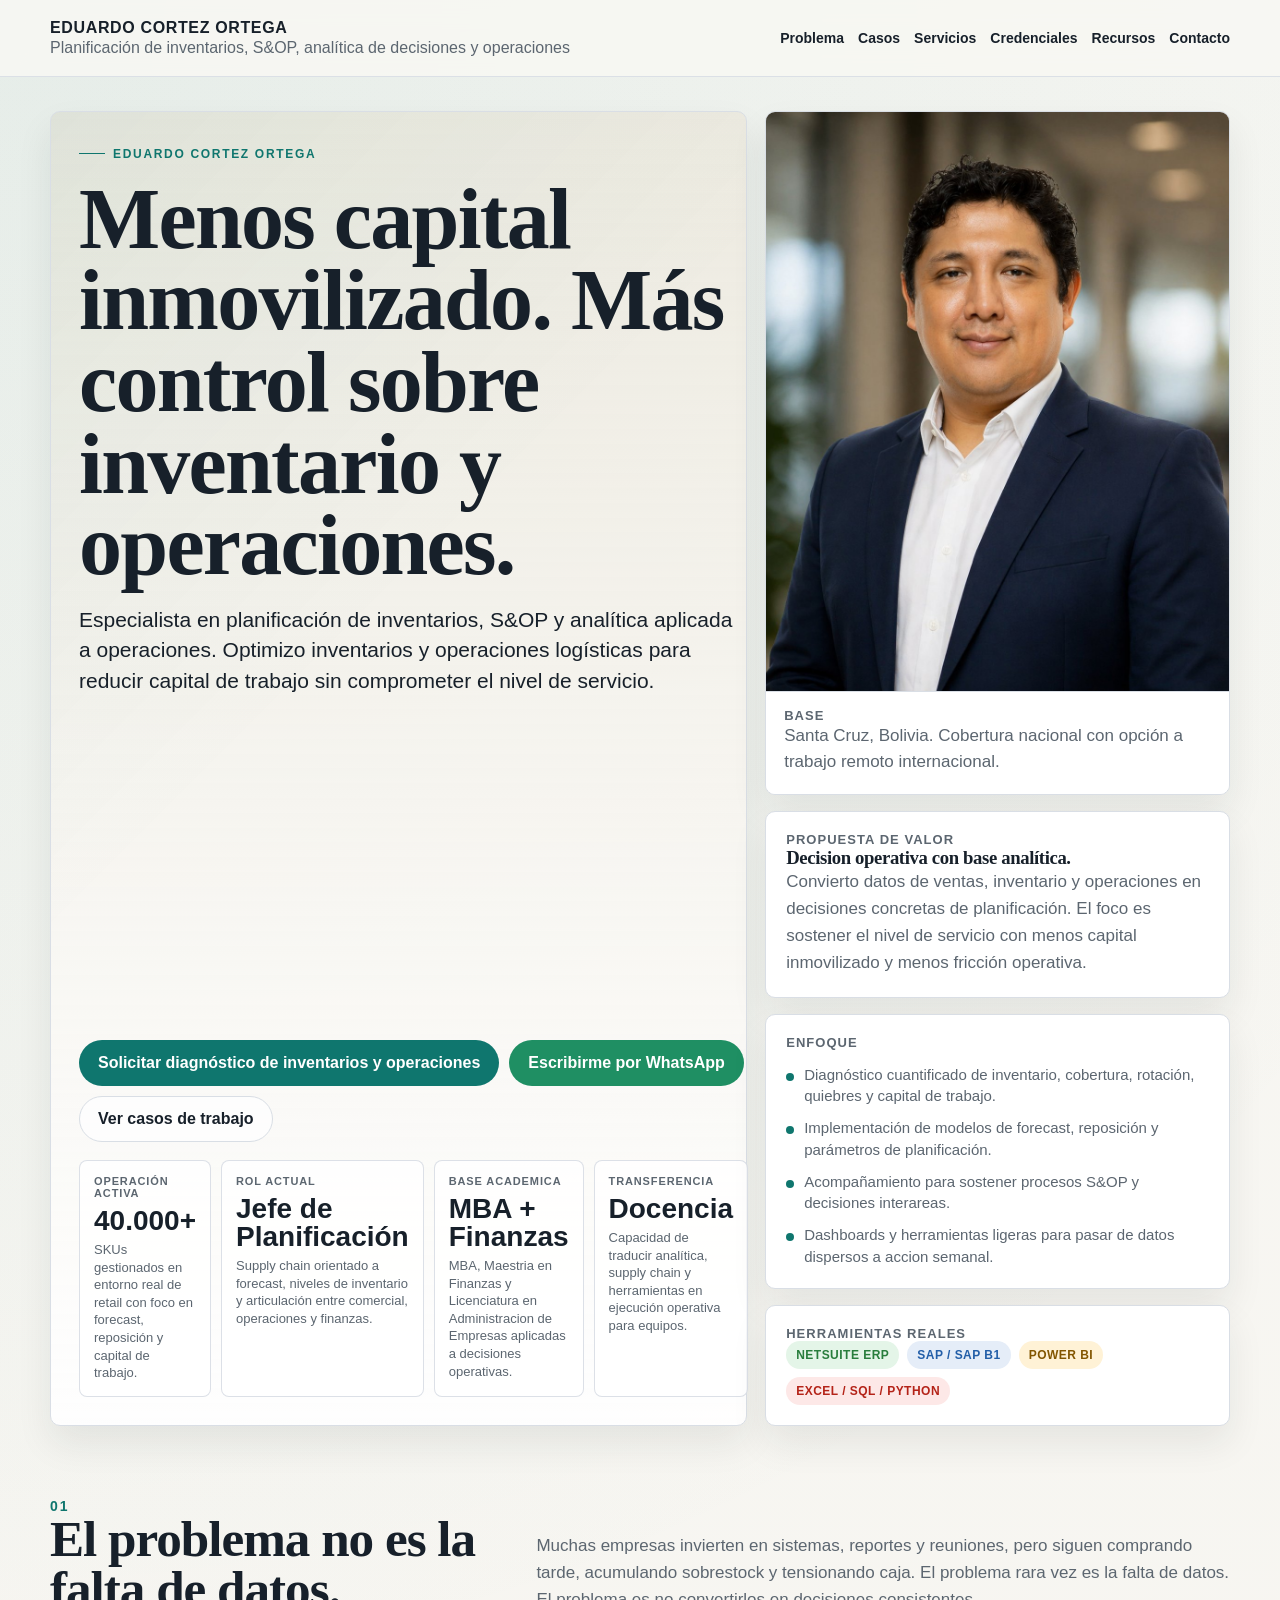
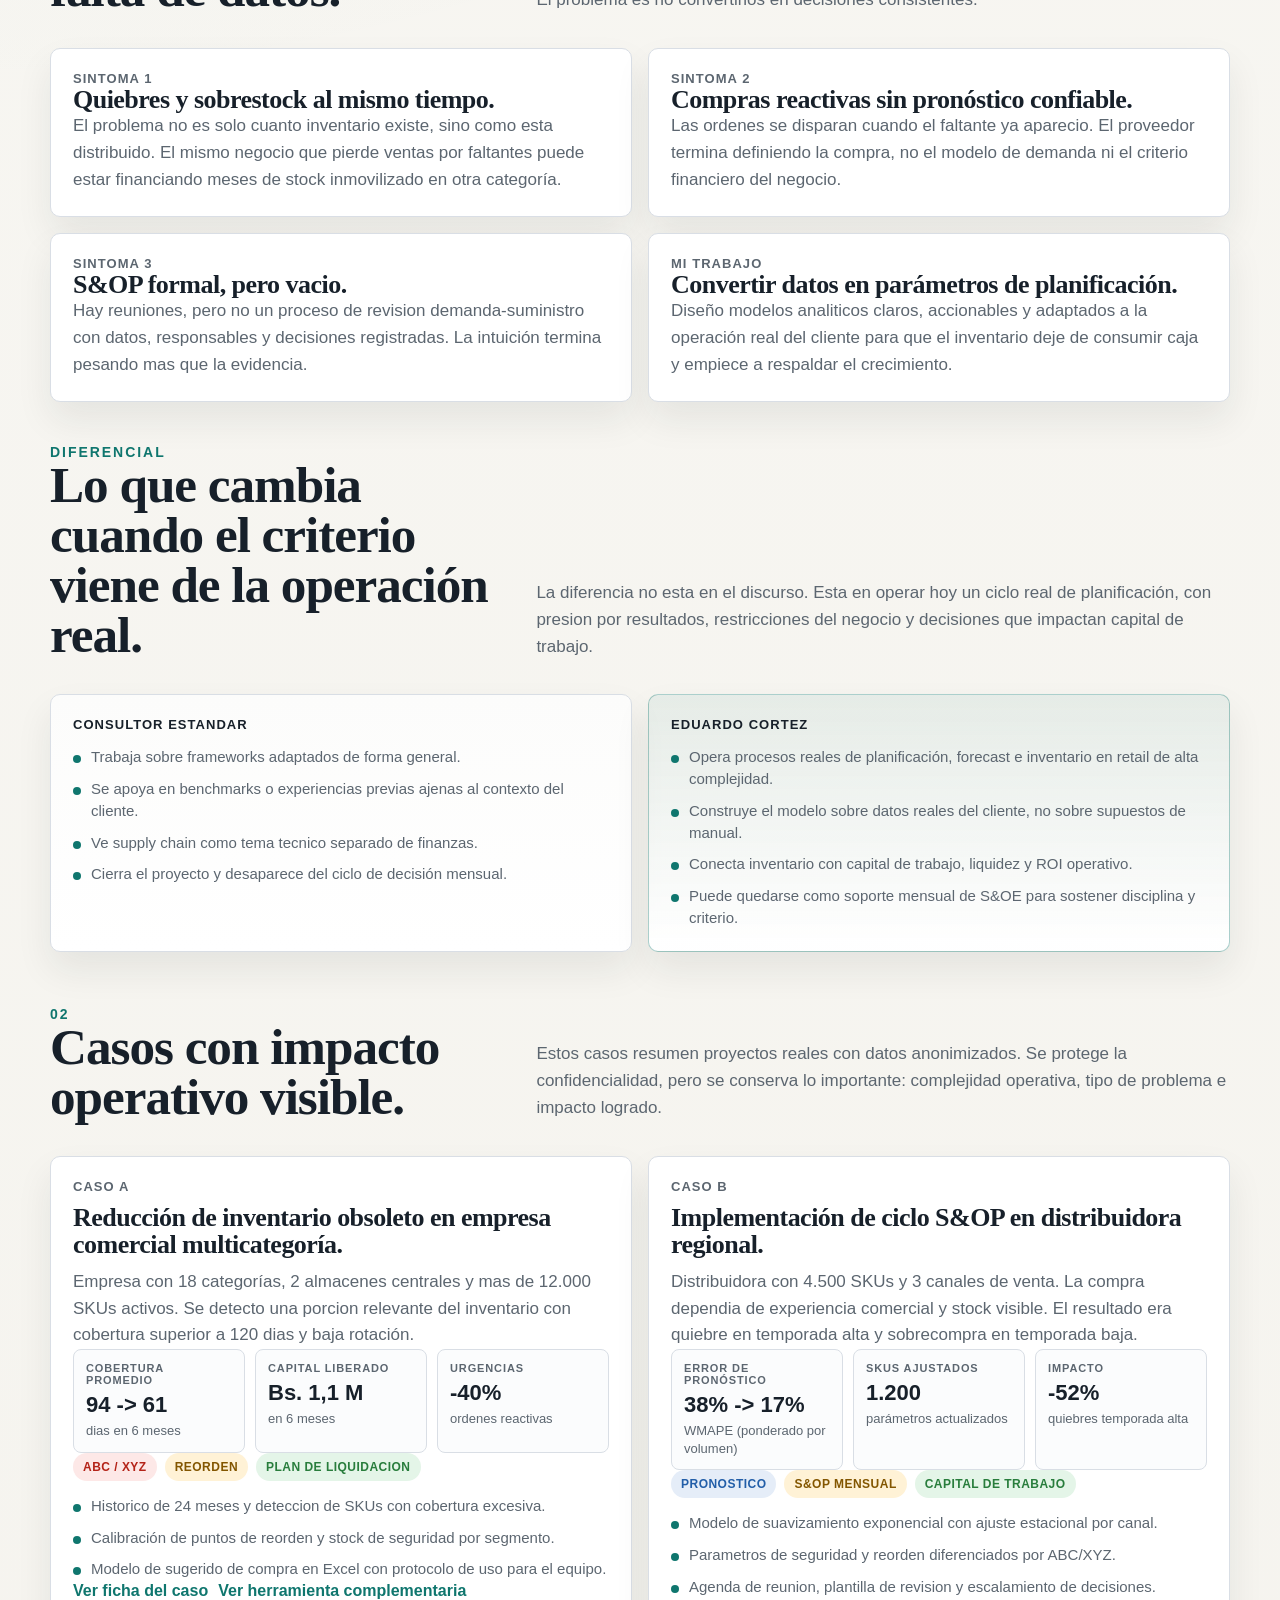
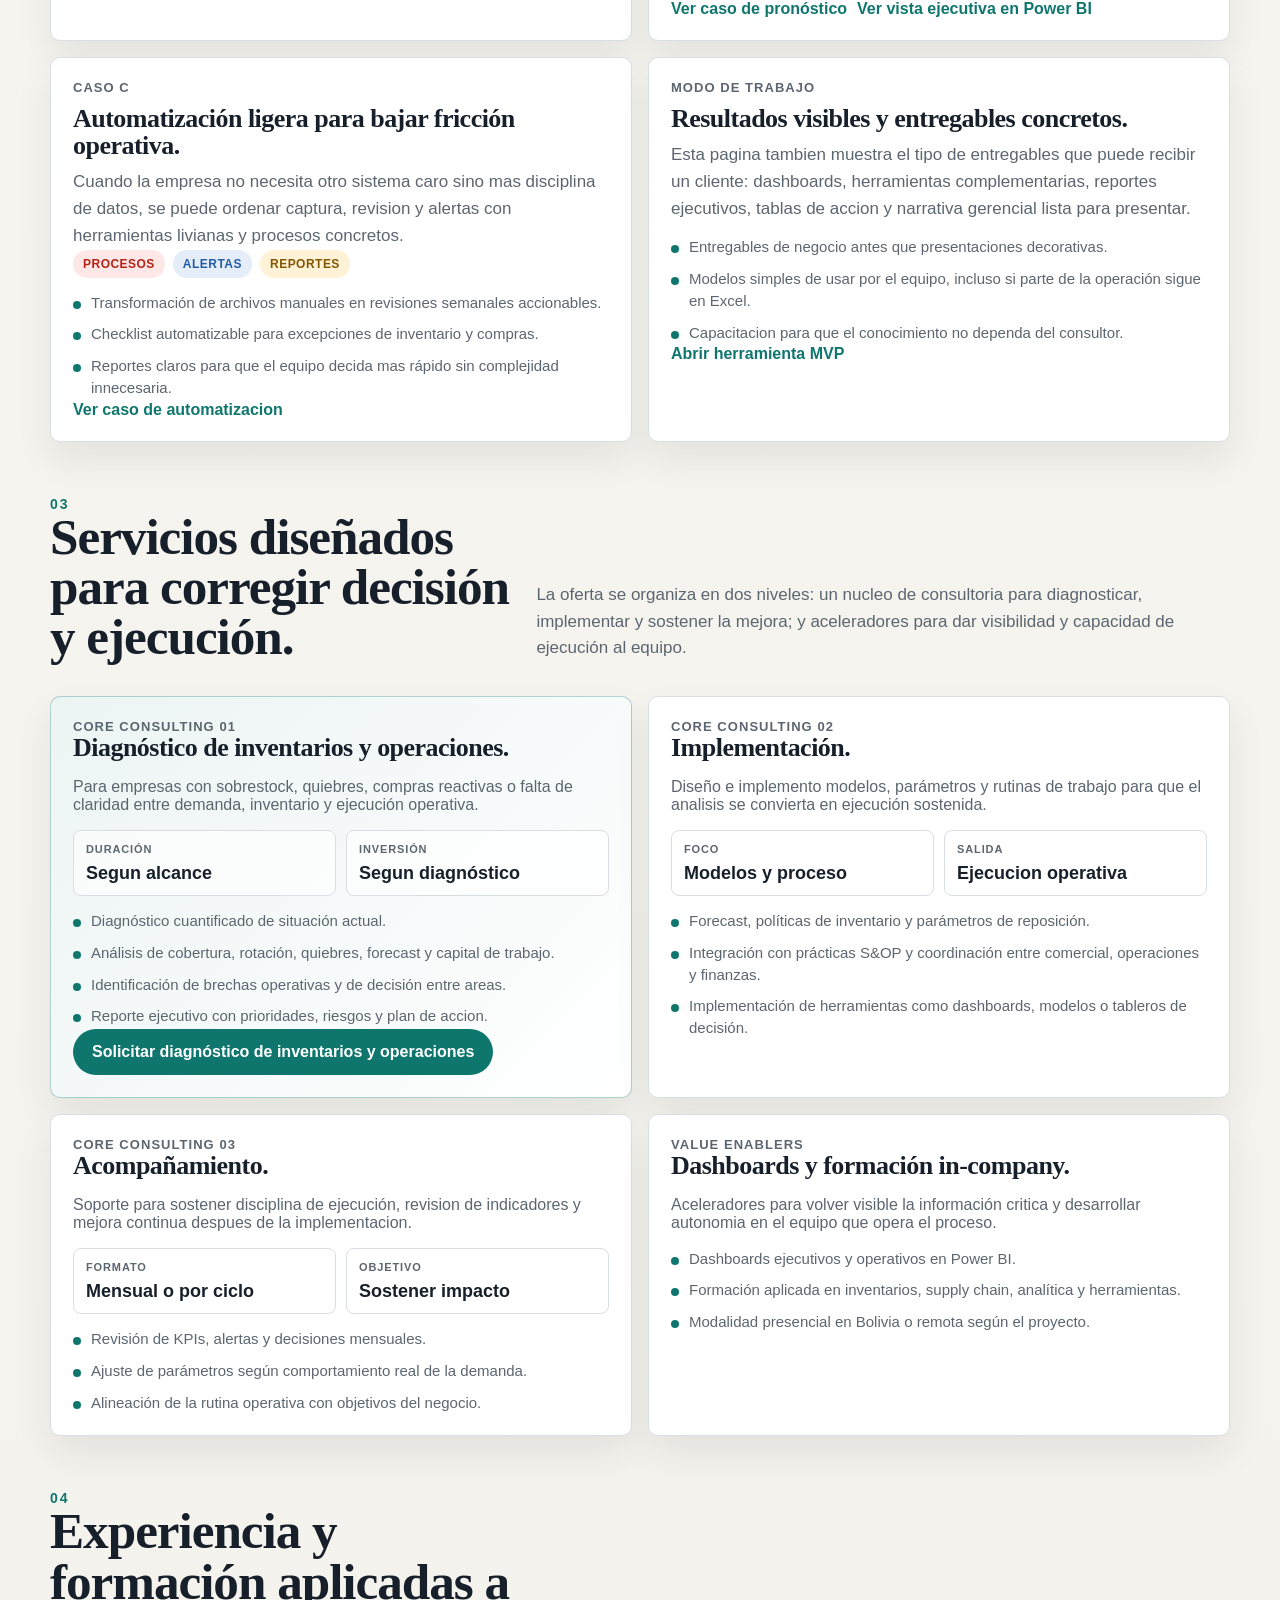
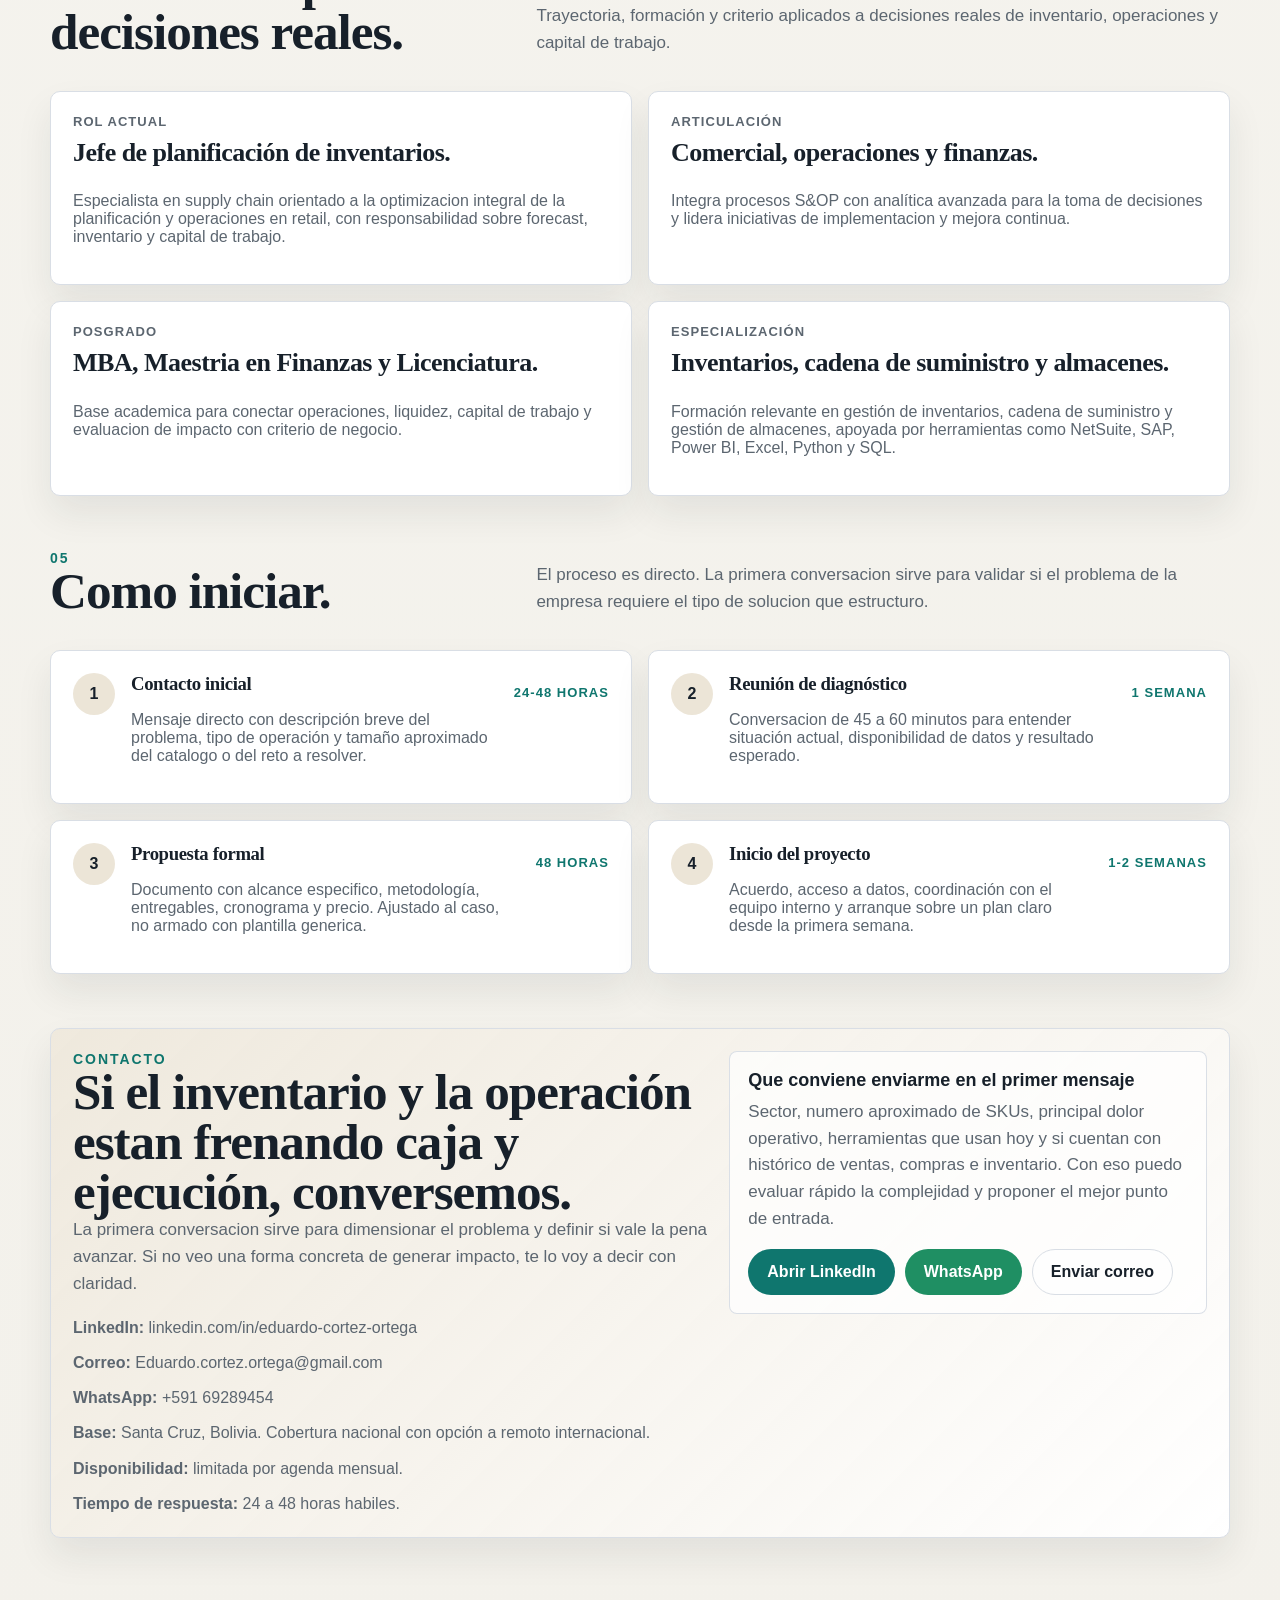
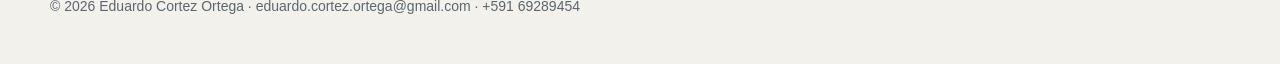
==== index.html @ 00acc390 "feat: agregar favicon y meta tags Open Graph Para mejor vista previa al compartir en LinkedIn/WhatsA" ====
<!doctype html>
<html lang="es">
<head>
  <meta charset="utf-8">
  <meta name="viewport" content="width=device-width, initial-scale=1">
  <title>Eduardo Cortez Ortega | Portafolio profesional</title>
  <meta name="description" content="Portafolio profesional de Eduardo Cortez Ortega: planificación de inventarios, S&OP, analítica de decisiones, operaciones, Power BI y formación corporativa.">
  <link rel="icon" href="favicon.ico" type="image/x-icon">
  <link rel="canonical" href="https://cadenadesuministro.com/">
  <!-- Open Graph -->
  <meta property="og:type" content="website">
  <meta property="og:title" content="Eduardo Cortez Ortega | S&OP e Inventarios">
  <meta property="og:description" content="Especialista en planificación de inventarios y S&OP. Consultoría y formación en Bolivia y LATAM.">
  <meta property="og:url" content="https://cadenadesuministro.com/">
  <meta property="og:image" content="https://cadenadesuministro.com/assets/eduardo-cortez.jpg">
  <!-- Twitter Card -->
  <meta name="twitter:card" content="summary_large_image">
  <meta name="twitter:title" content="Eduardo Cortez Ortega | S&OP e Inventarios">
  <meta name="twitter:description" content="Especialista en planificación de inventarios y S&OP. Consultoría y formación en Bolivia y LATAM.">
  <style>
    :root {
      --ink: #17202a;
      --muted: #5c6670;
      --line: #d9dee5;
      --paper: #f5f4f0;
      --panel: #ffffff;
      --teal: #0f766e;
      --teal-deep: #0c5e58;
      --sand: #ece5d7;
      --gold: #b7791f;
      --red: #b42318;
      --green: #287d3c;
      --blue: #225ea8;
      --shadow: 0 18px 36px rgba(23, 32, 42, .08);
      --radius: 10px;
    }

    * { box-sizing: border-box; }

    html { scroll-behavior: smooth; }

    body {
      margin: 0;
      color: var(--ink);
      background:
        radial-gradient(circle at top left, rgba(15, 118, 110, .08), transparent 26%),
        linear-gradient(180deg, #f8f7f3 0%, #f3f1eb 100%);
      font-family: "Segoe UI", Arial, sans-serif;
    }

    a {
      color: inherit;
      text-decoration: none;
    }

    .wrap {
      width: min(1180px, calc(100% - 32px));
      margin: 0 auto;
    }

    .topbar {
      position: sticky;
      top: 0;
      z-index: 10;
      backdrop-filter: blur(12px);
      background: rgba(248, 247, 243, .88);
      border-bottom: 1px solid rgba(217, 222, 229, .9);
    }

    .topbar-inner {
      min-height: 76px;
      display: flex;
      align-items: center;
      justify-content: space-between;
      gap: 18px;
    }

    .brand {
      display: grid;
      gap: 2px;
    }

    .brand strong {
      font-size: 16px;
      letter-spacing: .04em;
      text-transform: uppercase;
    }

    .brand span,
    .microcopy,
    .section-intro,
    .body-copy,
    .metric-note,
    .list li,
    .contact-line,
    .process-row p,
    .service-card p,
    .case-card p,
    .cred-item p,
    .comparison-card p {
      color: var(--muted);
    }

    .nav {
      display: flex;
      flex-wrap: wrap;
      gap: 14px;
      align-items: center;
    }

    .nav a {
      font-size: 14px;
      font-weight: 700;
    }

    .nav a:hover {
      color: var(--teal);
    }

    .button {
      display: inline-flex;
      align-items: center;
      justify-content: center;
      min-height: 46px;
      border-radius: 999px;
      padding: 0 18px;
      border: 1px solid transparent;
      font-weight: 800;
      transition: transform .18s ease, background-color .18s ease, border-color .18s ease;
    }

    .button:hover { transform: translateY(-1px); }

    .button.primary {
      background: var(--teal);
      color: #fff;
    }

    .button.primary:hover {
      background: var(--teal-deep);
    }

    .button.secondary {
      background: rgba(255, 255, 255, .72);
      border-color: var(--line);
    }

    .button.whatsapp {
      background: #1f8f63;
      color: #fff;
    }

    .button.whatsapp:hover {
      background: #18744f;
    }

    .hero {
      padding: 34px 0 18px;
      display: grid;
      grid-template-columns: minmax(0, 1.2fr) minmax(320px, .8fr);
      gap: 18px;
    }

    .hero-main,
    .hero-side,
    .section-shell,
    .problem-grid,
    .comparison-grid,
    .cases-grid,
    .services-grid,
    .credentials-grid,
    .process-grid,
    .contact-card {
      display: grid;
      gap: 16px;
    }

    .hero-main,
    .hero-side > *,
    .comparison-card,
    .problem-card,
    .case-card,
    .service-card,
    .cred-item,
    .process-row,
    .contact-card {
      background: var(--panel);
      border: 1px solid var(--line);
      border-radius: var(--radius);
      box-shadow: var(--shadow);
    }

    .hero-main {
      padding: 28px;
      min-height: 560px;
      align-content: space-between;
      background:
        linear-gradient(135deg, rgba(15, 118, 110, .05), transparent 42%),
        linear-gradient(180deg, rgba(236, 229, 215, .6), rgba(255, 255, 255, .95));
    }

    .hero-side > * {
      padding: 20px;
    }

    .eyebrow {
      display: inline-flex;
      align-items: center;
      gap: 8px;
      color: var(--teal);
      font-size: 12px;
      font-weight: 900;
      letter-spacing: .14em;
      text-transform: uppercase;
    }

    .eyebrow::before {
      content: "";
      width: 26px;
      height: 1px;
      background: currentColor;
    }

    h1,
    h2,
    h3 {
      margin: 0;
      font-family: Georgia, "Times New Roman", serif;
      font-weight: 700;
      letter-spacing: -.02em;
    }

    h1 {
      margin-top: 18px;
      font-size: clamp(44px, 7vw, 86px);
      line-height: .95;
      max-width: 820px;
    }

    .headline-sub {
      margin-top: 18px;
      max-width: 760px;
      font-size: 21px;
      line-height: 1.45;
      color: var(--ink);
    }

    .hero-footer {
      display: grid;
      gap: 18px;
    }

    .hero-actions {
      display: flex;
      flex-wrap: wrap;
      gap: 10px;
    }

    .hero-meta {
      display: grid;
      grid-template-columns: repeat(4, 1fr);
      gap: 10px;
    }

    .metric {
      padding: 14px;
      border: 1px solid rgba(217, 222, 229, .92);
      border-radius: 8px;
      background: rgba(255, 255, 255, .76);
    }

    .metric-label {
      display: block;
      font-size: 11px;
      font-weight: 900;
      text-transform: uppercase;
      color: var(--muted);
      letter-spacing: .08em;
    }

    .metric strong {
      display: block;
      margin-top: 8px;
      font-size: 28px;
      line-height: 1;
    }

    .metric-note {
      margin-top: 6px;
      font-size: 13px;
      line-height: 1.35;
    }

    .hero-side {
      align-content: start;
    }

    .portrait-card {
      overflow: hidden;
      padding: 0;
    }

    .portrait-card img {
      display: block;
      width: 100%;
      aspect-ratio: 4 / 5;
      object-fit: cover;
    }

    .portrait-caption {
      padding: 16px 18px 18px;
      border-top: 1px solid var(--line);
      background: rgba(255, 255, 255, .92);
    }

    .section-number {
      color: var(--teal);
      font-weight: 900;
      font-size: 14px;
      letter-spacing: .14em;
      text-transform: uppercase;
    }

    .section-head {
      display: grid;
      grid-template-columns: minmax(0, .8fr) minmax(0, 1.2fr);
      gap: 24px;
      align-items: end;
      margin-bottom: 18px;
    }

    .section-shell {
      padding: 54px 0 0;
    }

    .section-title {
      font-size: clamp(30px, 4vw, 54px);
      line-height: .98;
    }

    .section-intro,
    .body-copy {
      margin: 0;
      font-size: 17px;
      line-height: 1.58;
    }

    .problem-grid,
    .comparison-grid,
    .cases-grid,
    .services-grid,
    .credentials-grid,
    .process-grid {
      grid-template-columns: repeat(2, minmax(0, 1fr));
    }

    .problem-card,
    .comparison-card,
    .case-card,
    .service-card,
    .cred-item,
    .process-row,
    .contact-card {
      padding: 22px;
    }

    .problem-card h3,
    .comparison-card h3,
    .case-card h3,
    .service-card h3,
    .cred-item h3,
    .contact-card h3 {
      font-size: 26px;
      line-height: 1.05;
    }

    .microcopy {
      margin: 0;
      font-size: 13px;
      font-weight: 800;
      letter-spacing: .08em;
      text-transform: uppercase;
    }

    .list {
      margin: 14px 0 0;
      padding: 0;
      list-style: none;
      display: grid;
      gap: 10px;
    }

    .list li {
      position: relative;
      padding-left: 18px;
      line-height: 1.45;
      font-size: 15px;
    }

    .list li::before {
      content: "";
      position: absolute;
      left: 0;
      top: 9px;
      width: 8px;
      height: 8px;
      border-radius: 999px;
      background: var(--teal);
    }

    .comparison-card {
      min-height: 100%;
    }

    .comparison-card.standard {
      background: linear-gradient(180deg, #fcfcfb 0%, #ffffff 100%);
    }

    .comparison-card.eduardo {
      background: linear-gradient(180deg, rgba(15, 118, 110, .07) 0%, #ffffff 100%);
      border-color: rgba(15, 118, 110, .35);
    }

    .comparison-grid .microcopy {
      color: var(--ink);
    }

    .case-card {
      align-content: start;
      gap: 14px;
    }

    .case-topline,
    .service-meta,
    .contact-grid {
      display: grid;
      gap: 10px;
    }

    .case-metrics {
      display: grid;
      grid-template-columns: repeat(3, 1fr);
      gap: 10px;
    }

    .mini-metric {
      padding: 12px;
      border: 1px solid var(--line);
      border-radius: 8px;
      background: #fbfcfd;
    }

    .mini-metric span {
      display: block;
      font-size: 11px;
      font-weight: 900;
      text-transform: uppercase;
      color: var(--muted);
      letter-spacing: .08em;
    }

    .mini-metric strong {
      display: block;
      margin-top: 8px;
      font-size: 22px;
      line-height: 1;
    }

    .pill-row {
      display: flex;
      flex-wrap: wrap;
      gap: 8px;
    }

    .pill {
      display: inline-flex;
      align-items: center;
      justify-content: center;
      min-height: 28px;
      border-radius: 999px;
      padding: 0 10px;
      font-size: 12px;
      font-weight: 900;
      letter-spacing: .04em;
      text-transform: uppercase;
    }

    .pill.red { background: #fde8e7; color: var(--red); }
    .pill.gold { background: #fff2d6; color: #835600; }
    .pill.green { background: #e4f5e8; color: var(--green); }
    .pill.blue { background: #e5edf8; color: var(--blue); }

    .case-links,
    .service-actions {
      display: flex;
      flex-wrap: wrap;
      gap: 10px;
      margin-top: 2px;
    }

    .text-link {
      color: var(--teal);
      font-weight: 800;
    }

    .service-card.featured {
      background:
        linear-gradient(135deg, rgba(15, 118, 110, .08), rgba(255, 255, 255, .96)),
        #fff;
      border-color: rgba(15, 118, 110, .32);
    }

    .price {
      font-size: 30px;
      font-weight: 800;
      line-height: 1;
    }

    .service-meta {
      grid-template-columns: repeat(2, 1fr);
    }

    .service-stat {
      padding: 12px;
      border: 1px solid var(--line);
      border-radius: 8px;
      background: rgba(255, 255, 255, .7);
    }

    .service-stat span {
      display: block;
      font-size: 11px;
      font-weight: 900;
      text-transform: uppercase;
      letter-spacing: .08em;
      color: var(--muted);
    }

    .service-stat strong {
      display: block;
      margin-top: 8px;
      font-size: 18px;
      line-height: 1.15;
    }

    .cred-item {
      min-height: 100%;
      display: grid;
      gap: 10px;
      align-content: start;
    }

    .process-row {
      display: grid;
      grid-template-columns: auto 1fr auto;
      gap: 16px;
      align-items: start;
    }

    .step-num {
      width: 42px;
      height: 42px;
      border-radius: 999px;
      display: grid;
      place-items: center;
      font-weight: 900;
      background: var(--sand);
      color: var(--ink);
    }

    .step-time {
      font-size: 13px;
      font-weight: 800;
      text-transform: uppercase;
      color: var(--teal);
      letter-spacing: .08em;
      white-space: nowrap;
      padding-top: 12px;
    }

    .contact-card {
      margin: 54px 0 60px;
      background:
        linear-gradient(135deg, rgba(236, 229, 215, .85), rgba(255, 255, 255, .96)),
        #fff;
    }

    .contact-grid {
      grid-template-columns: 1.15fr .85fr;
      align-items: start;
    }

    .contact-lines {
      display: grid;
      gap: 12px;
      margin-top: 18px;
    }

    .contact-line {
      font-size: 16px;
      line-height: 1.45;
    }

    .callout {
      padding: 18px;
      border-radius: 8px;
      background: rgba(255, 255, 255, .7);
      border: 1px solid rgba(217, 222, 229, .95);
    }

    .callout strong {
      display: block;
      font-size: 18px;
      margin-bottom: 8px;
    }

    footer {
      padding: 0 0 36px;
      color: var(--muted);
      font-size: 14px;
    }

    @media (max-width: 980px) {
      .hero,
      .section-head,
      .contact-grid {
        grid-template-columns: 1fr;
      }

      .hero-main {
        min-height: auto;
      }

      .hero-meta,
      .case-metrics,
      .service-meta,
      .problem-grid,
      .comparison-grid,
      .cases-grid,
      .services-grid,
      .credentials-grid,
      .process-grid {
        grid-template-columns: 1fr;
      }

      .process-row {
        grid-template-columns: auto 1fr;
      }

      .step-time {
        grid-column: 2;
        padding-top: 0;
      }
    }

    @media (max-width: 640px) {
      .wrap {
        width: min(100% - 20px, 1180px);
      }

      .topbar-inner {
        padding: 14px 0;
        align-items: flex-start;
        flex-direction: column;
      }

      .nav {
        gap: 10px 12px;
      }

      .hero,
      .section-shell {
        padding-top: 22px;
      }

      .hero-main,
      .hero-side > *,
      .problem-card,
      .comparison-card,
      .case-card,
      .service-card,
      .cred-item,
      .process-row,
      .contact-card {
        padding: 18px;
      }

      h1 {
        font-size: clamp(36px, 12vw, 58px);
      }

      .headline-sub,
      .section-intro,
      .body-copy {
        font-size: 16px;
      }
    }
  </style>
</head>
<body>
  <header class="topbar">
    <div class="wrap topbar-inner">
      <a class="brand" href="#inicio" aria-label="Ir al inicio">
        <strong>Eduardo Cortez Ortega</strong>
        <span>Planificación de inventarios, S&amp;OP, analítica de decisiones y operaciones</span>
      </a>
      <nav class="nav" aria-label="Navegación principal">
        <a href="#problema">Problema</a>
        <a href="#casos">Casos</a>
        <a href="#servicios">Servicios</a>
        <a href="#credenciales">Credenciales</a>
        <a href="Recursos/">Recursos</a>
        <a href="#contacto">Contacto</a>
      </nav>
    </div>
  </header>

  <main class="wrap" id="inicio">
    <section class="hero" aria-label="Presentación principal">
      <article class="hero-main">
        <div>
          <span class="eyebrow">Eduardo Cortez Ortega</span>
          <h1>Menos capital inmovilizado. Más control sobre inventario y operaciones.</h1>
          <p class="headline-sub">Especialista en planificación de inventarios, S&amp;OP y analítica aplicada a operaciones. Optimizo inventarios y operaciones logísticas para reducir capital de trabajo sin comprometer el nivel de servicio.</p>
        </div>

        <div class="hero-footer">
          <div class="hero-actions">
            <a class="button primary" href="#contacto">Solicitar diagnóstico de inventarios y operaciones</a>
            <a class="button whatsapp" href="https://wa.me/59169289454" target="_blank" rel="noreferrer">Escribirme por WhatsApp</a>
            <a class="button secondary" href="#casos">Ver casos de trabajo</a>
          </div>

          <div class="hero-meta" aria-label="Metricas principales">
            <div class="metric">
              <span class="metric-label">Operación activa</span>
              <strong>40.000+</strong>
              <div class="metric-note">SKUs gestionados en entorno real de retail con foco en forecast, reposición y capital de trabajo.</div>
            </div>
            <div class="metric">
              <span class="metric-label">Rol actual</span>
              <strong>Jefe de Planificación</strong>
              <div class="metric-note">Supply chain orientado a forecast, niveles de inventario y articulación entre comercial, operaciones y finanzas.</div>
            </div>
            <div class="metric">
              <span class="metric-label">Base academica</span>
              <strong>MBA + Finanzas</strong>
              <div class="metric-note">MBA, Maestria en Finanzas y Licenciatura en Administracion de Empresas aplicadas a decisiones operativas.</div>
            </div>
            <div class="metric">
              <span class="metric-label">Transferencia</span>
              <strong>Docencia</strong>
              <div class="metric-note">Capacidad de traducir analítica, supply chain y herramientas en ejecución operativa para equipos.</div>
            </div>
          </div>
        </div>
      </article>

      <aside class="hero-side" aria-label="Resumen profesional">
        <section class="portrait-card">
          <img src="assets/eduardo-cortez.jpg" alt="Eduardo Cortez Ortega">
          <div class="portrait-caption">
            <p class="microcopy">Base</p>
            <p class="body-copy">Santa Cruz, Bolivia. Cobertura nacional con opción a trabajo remoto internacional.</p>
          </div>
        </section>

        <section>
          <p class="microcopy">Propuesta de valor</p>
          <h3>Decision operativa con base analítica.</h3>
          <p class="body-copy">Convierto datos de ventas, inventario y operaciones en decisiones concretas de planificación. El foco es sostener el nivel de servicio con menos capital inmovilizado y menos fricción operativa.</p>
        </section>

        <section>
          <p class="microcopy">Enfoque</p>
          <ul class="list">
            <li>Diagnóstico cuantificado de inventario, cobertura, rotación, quiebres y capital de trabajo.</li>
            <li>Implementación de modelos de forecast, reposición y parámetros de planificación.</li>
            <li>Acompañamiento para sostener procesos S&amp;OP y decisiones interareas.</li>
            <li>Dashboards y herramientas ligeras para pasar de datos dispersos a accion semanal.</li>
          </ul>
        </section>

        <section>
          <p class="microcopy">Herramientas reales</p>
          <div class="pill-row">
            <span class="pill green">NetSuite ERP</span>
            <span class="pill blue">SAP / SAP B1</span>
            <span class="pill gold">Power BI</span>
            <span class="pill red">Excel / SQL / Python</span>
          </div>
        </section>
      </aside>
    </section>

    <section class="section-shell" id="problema">
      <div class="section-head">
        <div>
          <div class="section-number">01</div>
          <h2 class="section-title">El problema no es la falta de datos.</h2>
        </div>
        <p class="section-intro">Muchas empresas invierten en sistemas, reportes y reuniones, pero siguen comprando tarde, acumulando sobrestock y tensionando caja. El problema rara vez es la falta de datos. El problema es no convertirlos en decisiones consistentes.</p>
      </div>

      <div class="problem-grid">
        <article class="problem-card">
          <p class="microcopy">Sintoma 1</p>
          <h3>Quiebres y sobrestock al mismo tiempo.</h3>
          <p class="body-copy">El problema no es solo cuanto inventario existe, sino como esta distribuido. El mismo negocio que pierde ventas por faltantes puede estar financiando meses de stock inmovilizado en otra categoría.</p>
        </article>

        <article class="problem-card">
          <p class="microcopy">Sintoma 2</p>
          <h3>Compras reactivas sin pronóstico confiable.</h3>
          <p class="body-copy">Las ordenes se disparan cuando el faltante ya aparecio. El proveedor termina definiendo la compra, no el modelo de demanda ni el criterio financiero del negocio.</p>
        </article>

        <article class="problem-card">
          <p class="microcopy">Sintoma 3</p>
          <h3>S&amp;OP formal, pero vacio.</h3>
          <p class="body-copy">Hay reuniones, pero no un proceso de revision demanda-suministro con datos, responsables y decisiones registradas. La intuición termina pesando mas que la evidencia.</p>
        </article>

        <article class="problem-card">
          <p class="microcopy">Mi trabajo</p>
          <h3>Convertir datos en parámetros de planificación.</h3>
          <p class="body-copy">Diseño modelos analiticos claros, accionables y adaptados a la operación real del cliente para que el inventario deje de consumir caja y empiece a respaldar el crecimiento.</p>
        </article>
      </div>

      <div class="section-head" style="margin-top: 26px;">
        <div>
          <div class="section-number">Diferencial</div>
          <h2 class="section-title">Lo que cambia cuando el criterio viene de la operación real.</h2>
        </div>
          <p class="section-intro">La diferencia no esta en el discurso. Esta en operar hoy un ciclo real de planificación, con presion por resultados, restricciones del negocio y decisiones que impactan capital de trabajo.</p>
      </div>

      <div class="comparison-grid">
        <article class="comparison-card standard">
          <p class="microcopy">Consultor estandar</p>
          <ul class="list">
            <li>Trabaja sobre frameworks adaptados de forma general.</li>
            <li>Se apoya en benchmarks o experiencias previas ajenas al contexto del cliente.</li>
            <li>Ve supply chain como tema tecnico separado de finanzas.</li>
            <li>Cierra el proyecto y desaparece del ciclo de decisión mensual.</li>
          </ul>
        </article>

        <article class="comparison-card eduardo">
          <p class="microcopy">Eduardo Cortez</p>
          <ul class="list">
            <li>Opera procesos reales de planificación, forecast e inventario en retail de alta complejidad.</li>
            <li>Construye el modelo sobre datos reales del cliente, no sobre supuestos de manual.</li>
            <li>Conecta inventario con capital de trabajo, liquidez y ROI operativo.</li>
            <li>Puede quedarse como soporte mensual de S&amp;OE para sostener disciplina y criterio.</li>
          </ul>
        </article>
      </div>
    </section>

    <section class="section-shell" id="casos">
      <div class="section-head">
        <div>
          <div class="section-number">02</div>
          <h2 class="section-title">Casos con impacto operativo visible.</h2>
        </div>
        <p class="section-intro">Estos casos resumen proyectos reales con datos anonimizados. Se protege la confidencialidad, pero se conserva lo importante: complejidad operativa, tipo de problema e impacto logrado.</p>
      </div>

      <div class="cases-grid">
        <article class="case-card">
          <div class="case-topline">
            <p class="microcopy">Caso A</p>
            <h3>Reducción de inventario obsoleto en empresa comercial multicategoría.</h3>
            <p class="body-copy">Empresa con 18 categorías, 2 almacenes centrales y mas de 12.000 SKUs activos. Se detecto una porcion relevante del inventario con cobertura superior a 120 dias y baja rotación.</p>
          </div>

          <div class="case-metrics">
            <div class="mini-metric">
              <span>Cobertura promedio</span>
              <strong>94 -> 61</strong>
              <div class="metric-note">dias en 6 meses</div>
            </div>
            <div class="mini-metric">
              <span>Capital liberado</span>
              <strong>Bs. 1,1 M</strong>
              <div class="metric-note">en 6 meses</div>
            </div>
            <div class="mini-metric">
              <span>Urgencias</span>
              <strong>-40%</strong>
              <div class="metric-note">ordenes reactivas</div>
            </div>
          </div>

          <div class="pill-row">
            <span class="pill red">ABC / XYZ</span>
            <span class="pill gold">Reorden</span>
            <span class="pill green">Plan de liquidacion</span>
          </div>

          <ul class="list">
            <li>Historico de 24 meses y deteccion de SKUs con cobertura excesiva.</li>
            <li>Calibración de puntos de reorden y stock de seguridad por segmento.</li>
            <li>Modelo de sugerido de compra en Excel con protocolo de uso para el equipo.</li>
          </ul>

          <div class="case-links">
            <a class="text-link" href="caso_inventario.html">Ver ficha del caso</a>
            <a class="text-link" href="demo_inventario.html">Ver herramienta complementaria</a>
          </div>
        </article>

        <article class="case-card">
          <div class="case-topline">
            <p class="microcopy">Caso B</p>
            <h3>Implementación de ciclo S&amp;OP en distribuidora regional.</h3>
            <p class="body-copy">Distribuidora con 4.500 SKUs y 3 canales de venta. La compra dependia de experiencia comercial y stock visible. El resultado era quiebre en temporada alta y sobrecompra en temporada baja.</p>
          </div>

          <div class="case-metrics">
            <div class="mini-metric">
              <span>Error de pronóstico</span>
              <strong>38% -> 17%</strong>
              <div class="metric-note">WMAPE (ponderado por volumen)</div>
            </div>
            <div class="mini-metric">
              <span>SKUs ajustados</span>
              <strong>1.200</strong>
              <div class="metric-note">parámetros actualizados</div>
            </div>
            <div class="mini-metric">
              <span>Impacto</span>
              <strong>-52%</strong>
              <div class="metric-note">quiebres temporada alta</div>
            </div>
          </div>

          <div class="pill-row">
            <span class="pill blue">Pronostico</span>
            <span class="pill gold">S&amp;OP mensual</span>
            <span class="pill green">Capital de trabajo</span>
          </div>

          <ul class="list">
            <li>Modelo de suavizamiento exponencial con ajuste estacional por canal.</li>
            <li>Parametros de seguridad y reorden diferenciados por ABC/XYZ.</li>
            <li>Agenda de reunion, plantilla de revision y escalamiento de decisiones.</li>
          </ul>

          <div class="case-links">
            <a class="text-link" href="caso_pronóstico_reposición.html">Ver caso de pronóstico</a>
            <a class="text-link" href="caso_powerbi.html">Ver vista ejecutiva en Power BI</a>
          </div>
        </article>

        <article class="case-card">
          <div class="case-topline">
            <p class="microcopy">Caso C</p>
            <h3>Automatización ligera para bajar fricción operativa.</h3>
            <p class="body-copy">Cuando la empresa no necesita otro sistema caro sino mas disciplina de datos, se puede ordenar captura, revision y alertas con herramientas livianas y procesos concretos.</p>
          </div>


          <div class="pill-row">
            <span class="pill red">Procesos</span>
            <span class="pill blue">Alertas</span>
            <span class="pill gold">Reportes</span>
          </div>

          <ul class="list">
            <li>Transformación de archivos manuales en revisiones semanales accionables.</li>
            <li>Checklist automatizable para excepciones de inventario y compras.</li>
            <li>Reportes claros para que el equipo decida mas rápido sin complejidad innecesaria.</li>
          </ul>

          <div class="case-links">
            <a class="text-link" href="caso_automatizacion_operativa.html">Ver caso de automatizacion</a>
          </div>
        </article>

        <article class="case-card">
          <div class="case-topline">
            <p class="microcopy">Modo de trabajo</p>
            <h3>Resultados visibles y entregables concretos.</h3>
            <p class="body-copy">Esta pagina tambien muestra el tipo de entregables que puede recibir un cliente: dashboards, herramientas complementarias, reportes ejecutivos, tablas de accion y narrativa gerencial lista para presentar.</p>
          </div>

          <ul class="list">
            <li>Entregables de negocio antes que presentaciones decorativas.</li>
            <li>Modelos simples de usar por el equipo, incluso si parte de la operación sigue en Excel.</li>
            <li>Capacitacion para que el conocimiento no dependa del consultor.</li>
          </ul>

          <div class="case-links">
            <a class="text-link" href="demo_inventario.html">Abrir herramienta MVP</a>
          </div>
        </article>
      </div>
    </section>

    <section class="section-shell" id="servicios">
      <div class="section-head">
        <div>
          <div class="section-number">03</div>
          <h2 class="section-title">Servicios diseñados para corregir decisión y ejecución.</h2>
        </div>
        <p class="section-intro">La oferta se organiza en dos niveles: un nucleo de consultoria para diagnosticar, implementar y sostener la mejora; y aceleradores para dar visibilidad y capacidad de ejecución al equipo.</p>
      </div>

      <div class="services-grid">
        <article class="service-card featured">
          <p class="microcopy">Core consulting 01</p>
          <h3>Diagnóstico de inventarios y operaciones.</h3>
          <p>Para empresas con sobrestock, quiebres, compras reactivas o falta de claridad entre demanda, inventario y ejecución operativa.</p>

          <div class="service-meta">
            <div class="service-stat">
              <span>Duración</span>
              <strong>Segun alcance</strong>
            </div>
            <div class="service-stat">
              <span>Inversión</span>
              <strong>Segun diagnóstico</strong>
            </div>
          </div>

          <ul class="list">
            <li>Diagnóstico cuantificado de situación actual.</li>
            <li>Análisis de cobertura, rotación, quiebres, forecast y capital de trabajo.</li>
            <li>Identificación de brechas operativas y de decisión entre areas.</li>
            <li>Reporte ejecutivo con prioridades, riesgos y plan de accion.</li>
          </ul>

          <div class="service-actions">
            <a class="button primary" href="#contacto">Solicitar diagnóstico de inventarios y operaciones</a>
          </div>
        </article>

        <article class="service-card">
          <p class="microcopy">Core consulting 02</p>
          <h3>Implementación.</h3>
          <p>Diseño e implemento modelos, parámetros y rutinas de trabajo para que el analisis se convierta en ejecución sostenida.</p>

          <div class="service-meta">
            <div class="service-stat">
              <span>Foco</span>
              <strong>Modelos y proceso</strong>
            </div>
            <div class="service-stat">
              <span>Salida</span>
              <strong>Ejecucion operativa</strong>
            </div>
          </div>

          <ul class="list">
            <li>Forecast, políticas de inventario y parámetros de reposición.</li>
            <li>Integración con prácticas S&amp;OP y coordinación entre comercial, operaciones y finanzas.</li>
            <li>Implementación de herramientas como dashboards, modelos o tableros de decisión.</li>
          </ul>
        </article>

        <article class="service-card">
          <p class="microcopy">Core consulting 03</p>
          <h3>Acompañamiento.</h3>
          <p>Soporte para sostener disciplina de ejecución, revision de indicadores y mejora continua despues de la implementacion.</p>

          <div class="service-meta">
            <div class="service-stat">
              <span>Formato</span>
              <strong>Mensual o por ciclo</strong>
            </div>
            <div class="service-stat">
              <span>Objetivo</span>
              <strong>Sostener impacto</strong>
            </div>
          </div>

          <ul class="list">
            <li>Revisión de KPIs, alertas y decisiones mensuales.</li>
            <li>Ajuste de parámetros según comportamiento real de la demanda.</li>
            <li>Alineación de la rutina operativa con objetivos del negocio.</li>
          </ul>
        </article>

        <article class="service-card">
          <p class="microcopy">Value enablers</p>
          <h3>Dashboards y formación in-company.</h3>
          <p>Aceleradores para volver visible la información critica y desarrollar autonomia en el equipo que opera el proceso.</p>

          <ul class="list">
            <li>Dashboards ejecutivos y operativos en Power BI.</li>
            <li>Formación aplicada en inventarios, supply chain, analítica y herramientas.</li>
            <li>Modalidad presencial en Bolivia o remota según el proyecto.</li>
          </ul>
        </article>
      </div>
    </section>

    <section class="section-shell" id="credenciales">
      <div class="section-head">
        <div>
          <div class="section-number">04</div>
          <h2 class="section-title">Experiencia y formación aplicadas a decisiones reales.</h2>
        </div>
        <p class="section-intro">Trayectoria, formación y criterio aplicados a decisiones reales de inventario, operaciones y capital de trabajo.</p>
      </div>

      <div class="credentials-grid">
        <article class="cred-item">
          <p class="microcopy">Rol actual</p>
          <h3>Jefe de planificación de inventarios.</h3>
          <p>Especialista en supply chain orientado a la optimizacion integral de la planificación y operaciones en retail, con responsabilidad sobre forecast, inventario y capital de trabajo.</p>
        </article>

        <article class="cred-item">
          <p class="microcopy">Articulación</p>
          <h3>Comercial, operaciones y finanzas.</h3>
          <p>Integra procesos S&amp;OP con analítica avanzada para la toma de decisiones y lidera iniciativas de implementacion y mejora continua.</p>
        </article>

        <article class="cred-item">
          <p class="microcopy">Posgrado</p>
          <h3>MBA, Maestria en Finanzas y Licenciatura.</h3>
          <p>Base academica para conectar operaciones, liquidez, capital de trabajo y evaluacion de impacto con criterio de negocio.</p>
        </article>

        <article class="cred-item">
          <p class="microcopy">Especialización</p>
          <h3>Inventarios, cadena de suministro y almacenes.</h3>
          <p>Formación relevante en gestión de inventarios, cadena de suministro y gestión de almacenes, apoyada por herramientas como NetSuite, SAP, Power BI, Excel, Python y SQL.</p>
        </article>
      </div>
    </section>

    <section class="section-shell">
      <div class="section-head">
        <div>
          <div class="section-number">05</div>
          <h2 class="section-title">Como iniciar.</h2>
        </div>
        <p class="section-intro">El proceso es directo. La primera conversacion sirve para validar si el problema de la empresa requiere el tipo de solucion que estructuro.</p>
      </div>

      <div class="process-grid">
        <article class="process-row">
          <div class="step-num">1</div>
          <div>
            <h3>Contacto inicial</h3>
            <p>Mensaje directo con descripción breve del problema, tipo de operación y tamaño aproximado del catalogo o del reto a resolver.</p>
          </div>
          <div class="step-time">24-48 horas</div>
        </article>

        <article class="process-row">
          <div class="step-num">2</div>
          <div>
            <h3>Reunión de diagnóstico</h3>
            <p>Conversacion de 45 a 60 minutos para entender situación actual, disponibilidad de datos y resultado esperado.</p>
          </div>
          <div class="step-time">1 semana</div>
        </article>

        <article class="process-row">
          <div class="step-num">3</div>
          <div>
            <h3>Propuesta formal</h3>
            <p>Documento con alcance especifico, metodología, entregables, cronograma y precio. Ajustado al caso, no armado con plantilla generica.</p>
          </div>
          <div class="step-time">48 horas</div>
        </article>

        <article class="process-row">
          <div class="step-num">4</div>
          <div>
            <h3>Inicio del proyecto</h3>
            <p>Acuerdo, acceso a datos, coordinación con el equipo interno y arranque sobre un plan claro desde la primera semana.</p>
          </div>
          <div class="step-time">1-2 semanas</div>
        </article>
      </div>
    </section>

    <section class="contact-card" id="contacto">
      <div class="contact-grid">
        <div>
          <div class="section-number">Contacto</div>
          <h2 class="section-title">Si el inventario y la operación estan frenando caja y ejecución, conversemos.</h2>
          <p class="section-intro">La primera conversacion sirve para dimensionar el problema y definir si vale la pena avanzar. Si no veo una forma concreta de generar impacto, te lo voy a decir con claridad.</p>

          <div class="contact-lines">
            <div class="contact-line"><strong>LinkedIn:</strong> linkedin.com/in/eduardo-cortez-ortega</div>
            <div class="contact-line"><strong>Correo:</strong> Eduardo.cortez.ortega@gmail.com</div>
            <div class="contact-line"><strong>WhatsApp:</strong> +591 69289454</div>
            <div class="contact-line"><strong>Base:</strong> Santa Cruz, Bolivia. Cobertura nacional con opción a remoto internacional.</div>
            <div class="contact-line"><strong>Disponibilidad:</strong> limitada por agenda mensual.</div>
            <div class="contact-line"><strong>Tiempo de respuesta:</strong> 24 a 48 horas habiles.</div>
          </div>
        </div>

        <aside class="callout">
          <strong>Que conviene enviarme en el primer mensaje</strong>
          <p class="body-copy">Sector, numero aproximado de SKUs, principal dolor operativo, herramientas que usan hoy y si cuentan con histórico de ventas, compras e inventario. Con eso puedo evaluar rápido la complejidad y proponer el mejor punto de entrada.</p>
          <div class="hero-actions" style="margin-top: 16px;">
            <a class="button primary" href="https://www.linkedin.com/in/eduardo-cortez-ortega/" target="_blank" rel="noreferrer">Abrir LinkedIn</a>
            <a class="button whatsapp" href="https://wa.me/59169289454" target="_blank" rel="noreferrer">WhatsApp</a>
            <a class="button secondary" href="mailto:Eduardo.cortez.ortega@gmail.com">Enviar correo</a>
          </div>
        </aside>
      </div>
    </section>
  </main>

  <footer class="wrap">
    <p>© 2026 Eduardo Cortez Ortega · eduardo.cortez.ortega@gmail.com · +591 69289454</p>
  </footer>
</body>
</html>
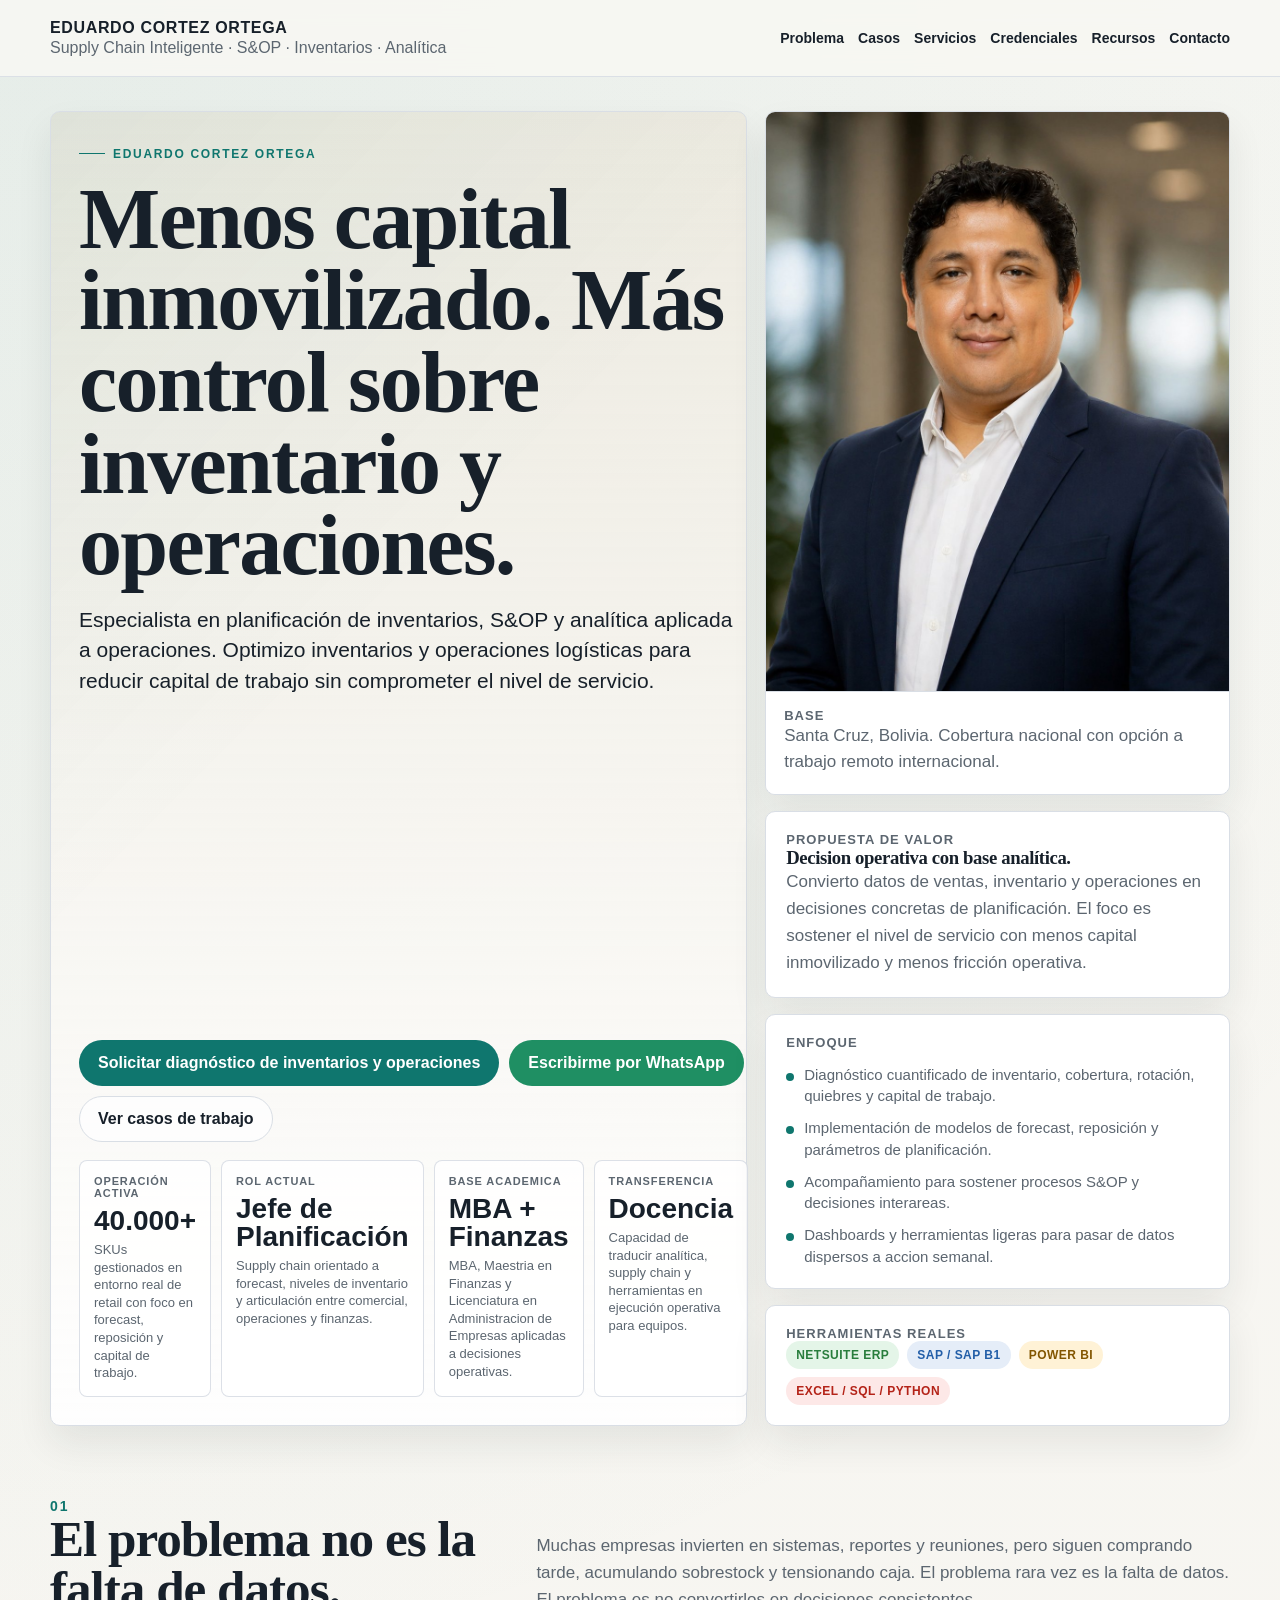
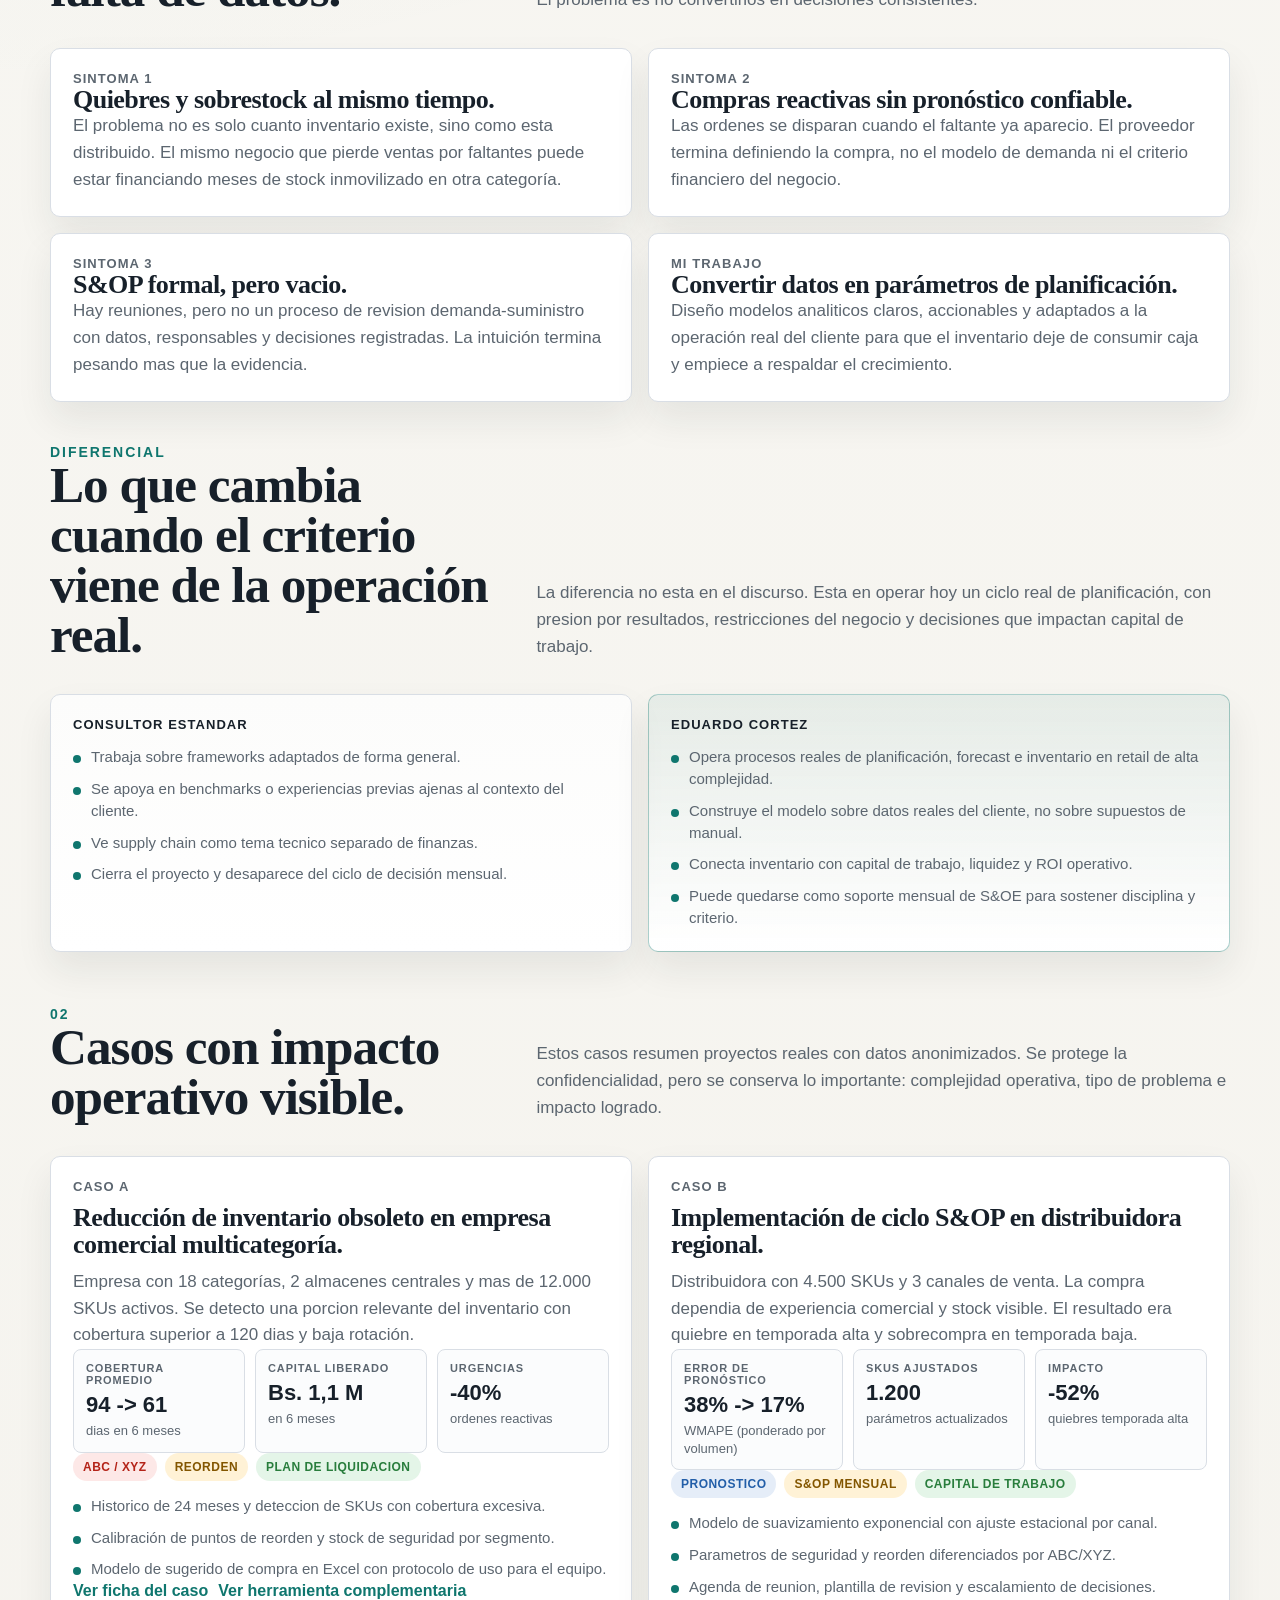
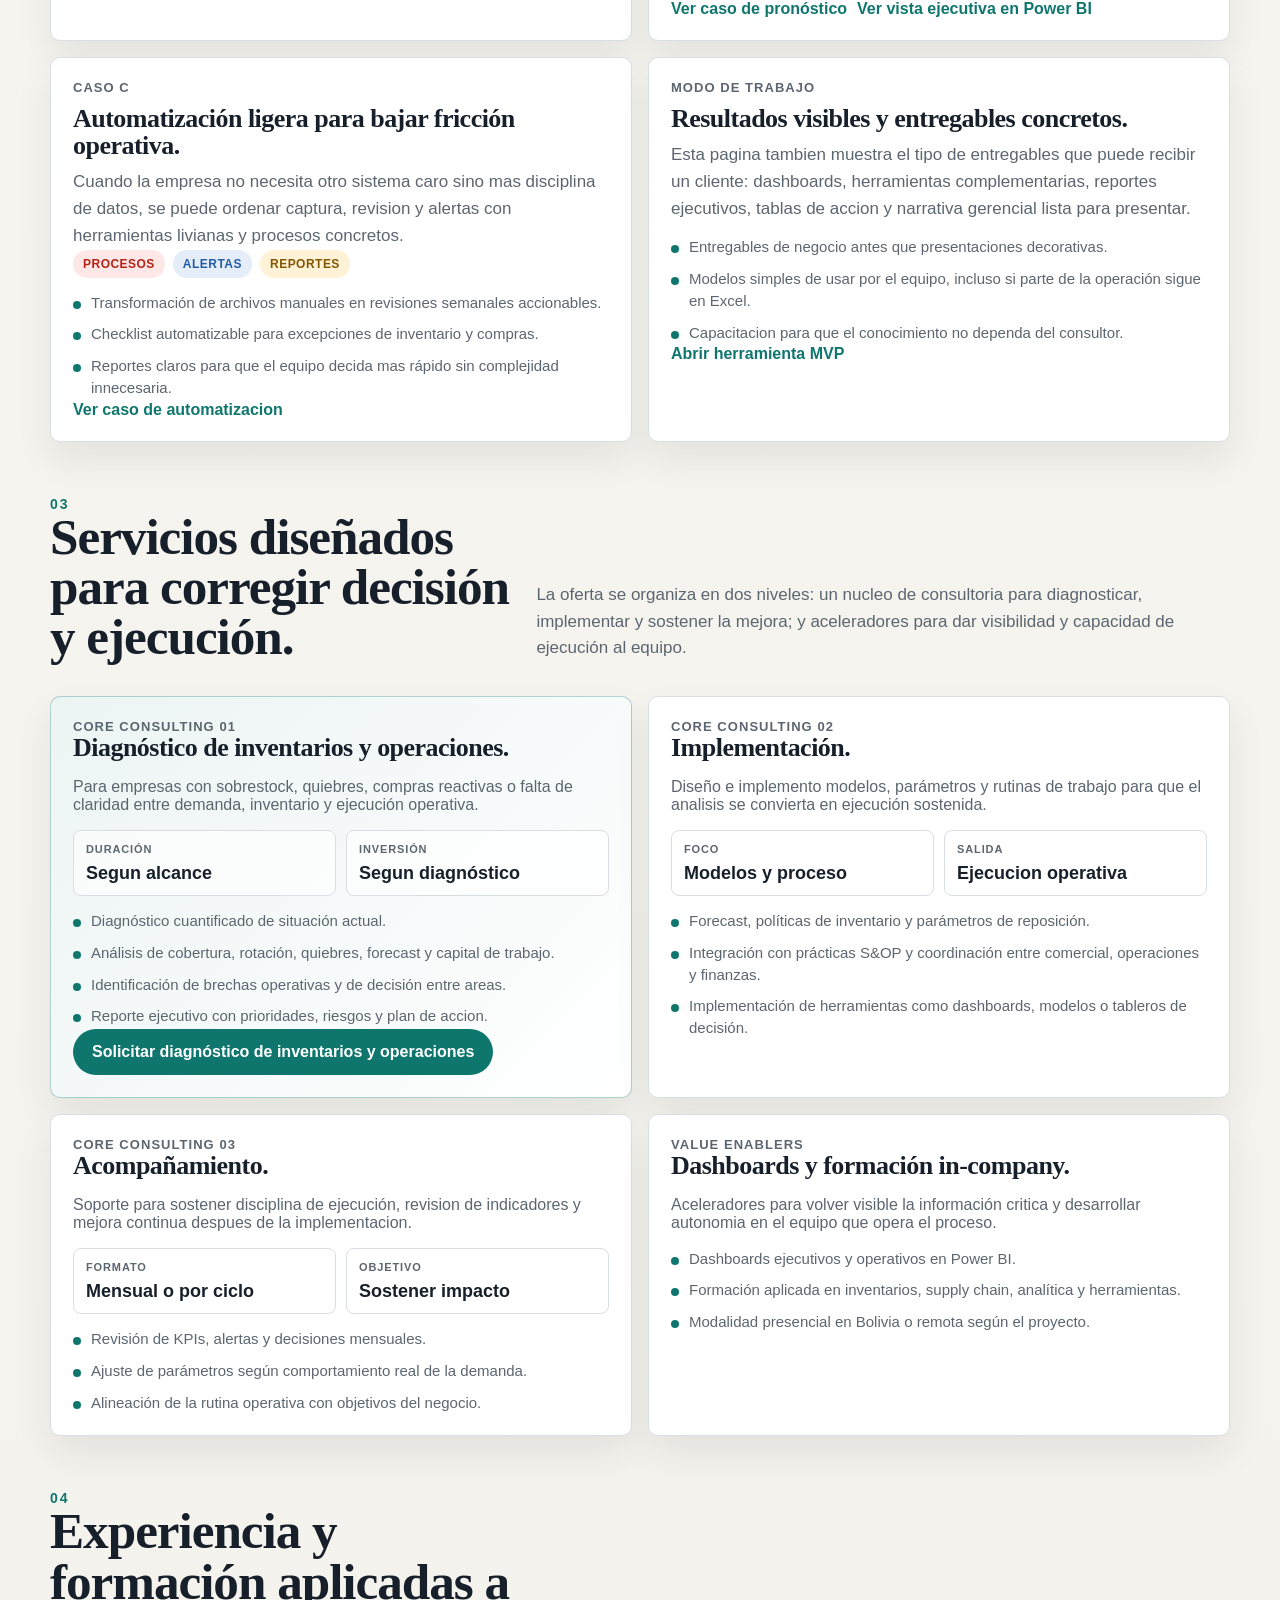
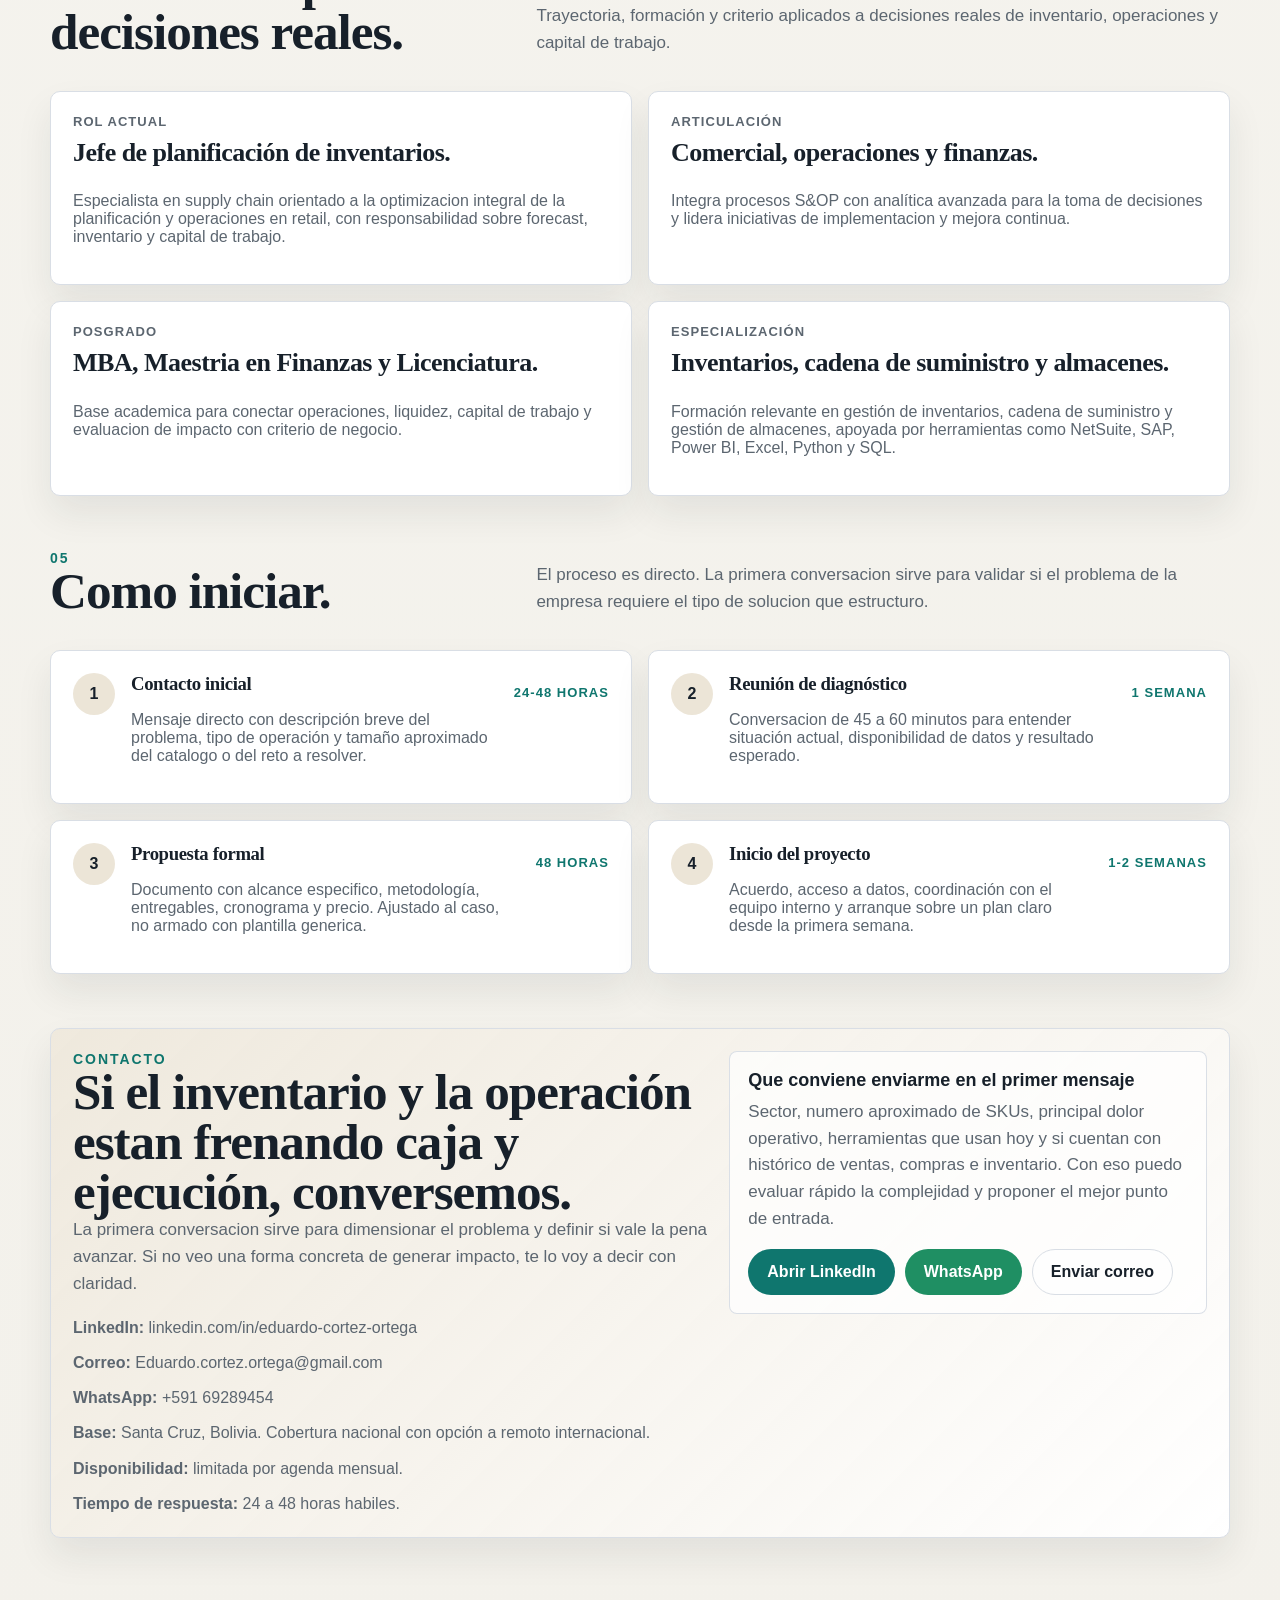
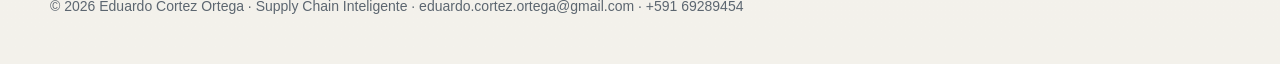
==== commit 85bda3ac: "brand: agregar mención sutil de Supply Chain Inteligente Header y footer con referencia a SCI manten" ====
--- a/index.html
+++ b/index.html
@@ -702,7 +702,7 @@
     <div class="wrap topbar-inner">
       <a class="brand" href="#inicio" aria-label="Ir al inicio">
         <strong>Eduardo Cortez Ortega</strong>
-        <span>Planificación de inventarios, S&amp;OP, analítica de decisiones y operaciones</span>
+        <span>Supply Chain Inteligente · S&amp;OP · Inventarios · Analítica</span>
       </a>
       <nav class="nav" aria-label="Navegación principal">
         <a href="#problema">Problema</a>
@@ -1213,7 +1213,7 @@
   </main>
 
   <footer class="wrap">
-    <p>© 2026 Eduardo Cortez Ortega · eduardo.cortez.ortega@gmail.com · +591 69289454</p>
+    <p>© 2026 Eduardo Cortez Ortega · Supply Chain Inteligente · eduardo.cortez.ortega@gmail.com · +591 69289454</p>
   </footer>
 </body>
 </html>
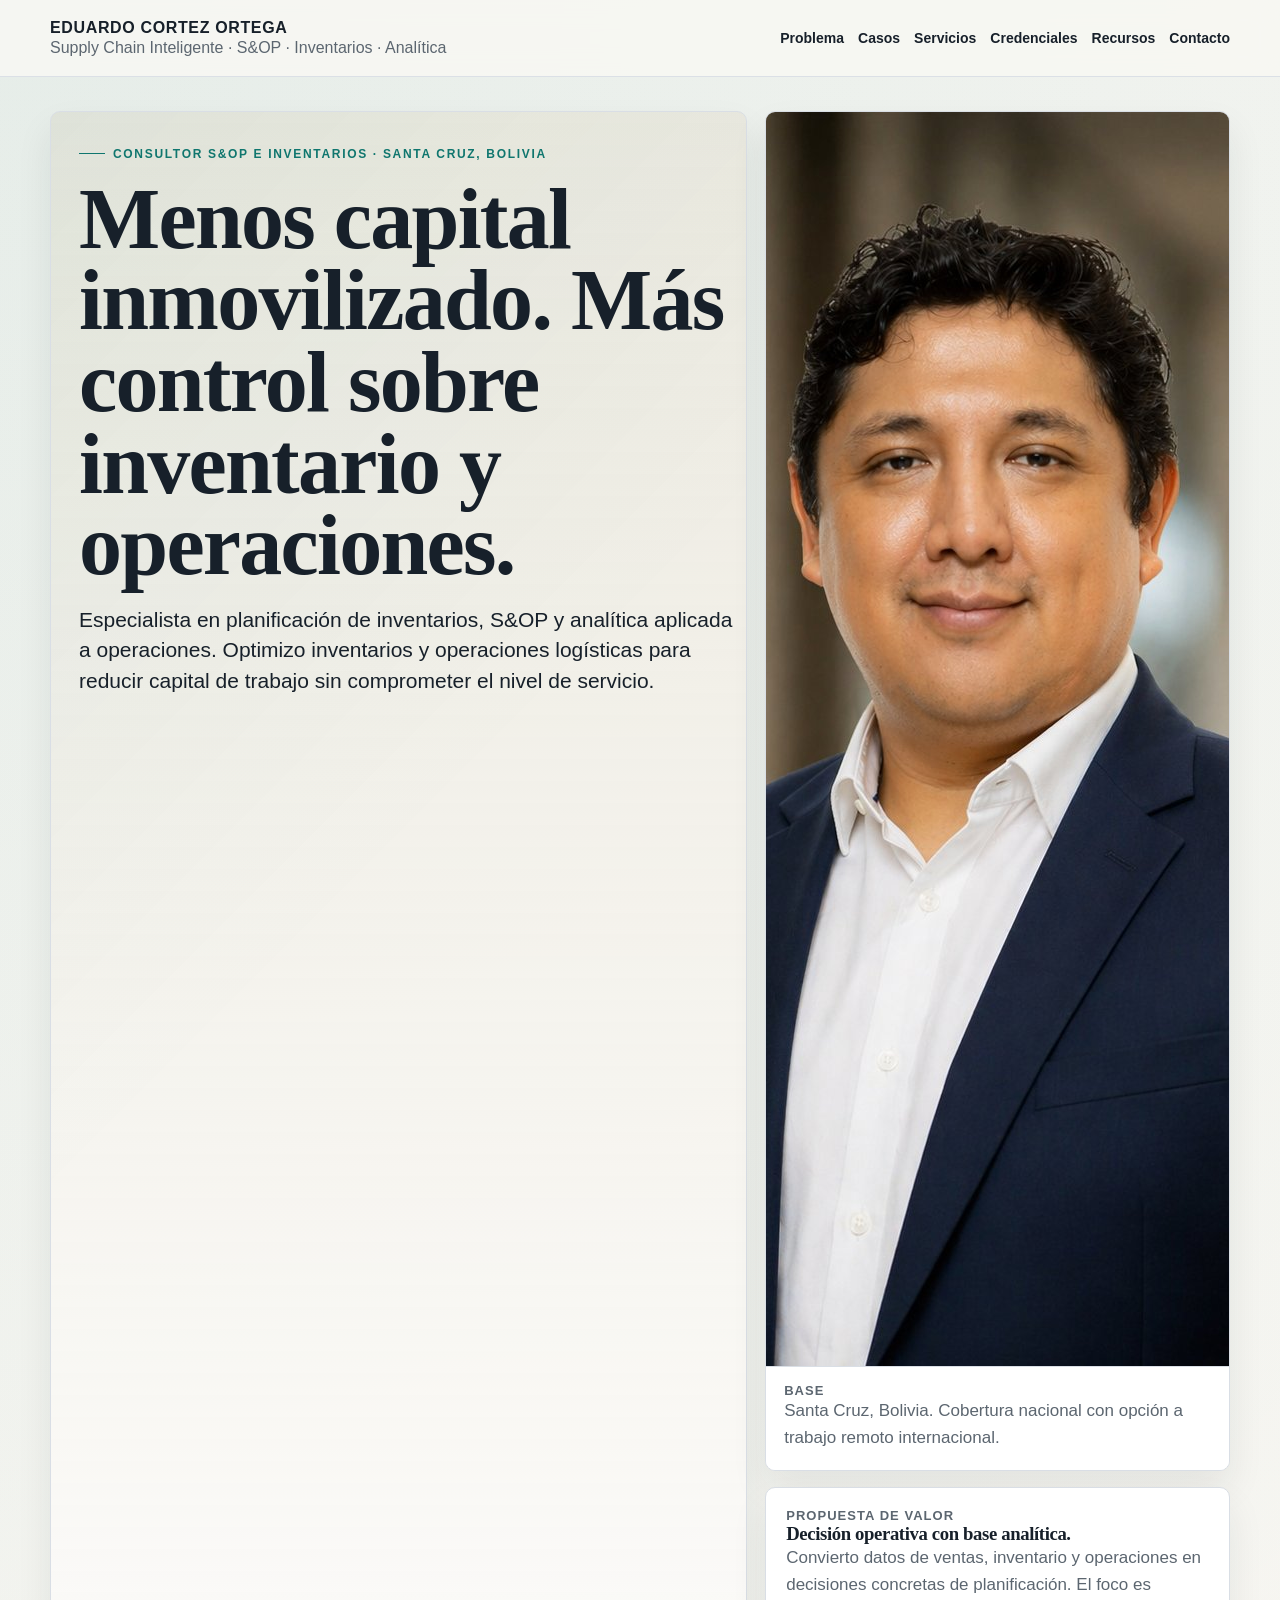
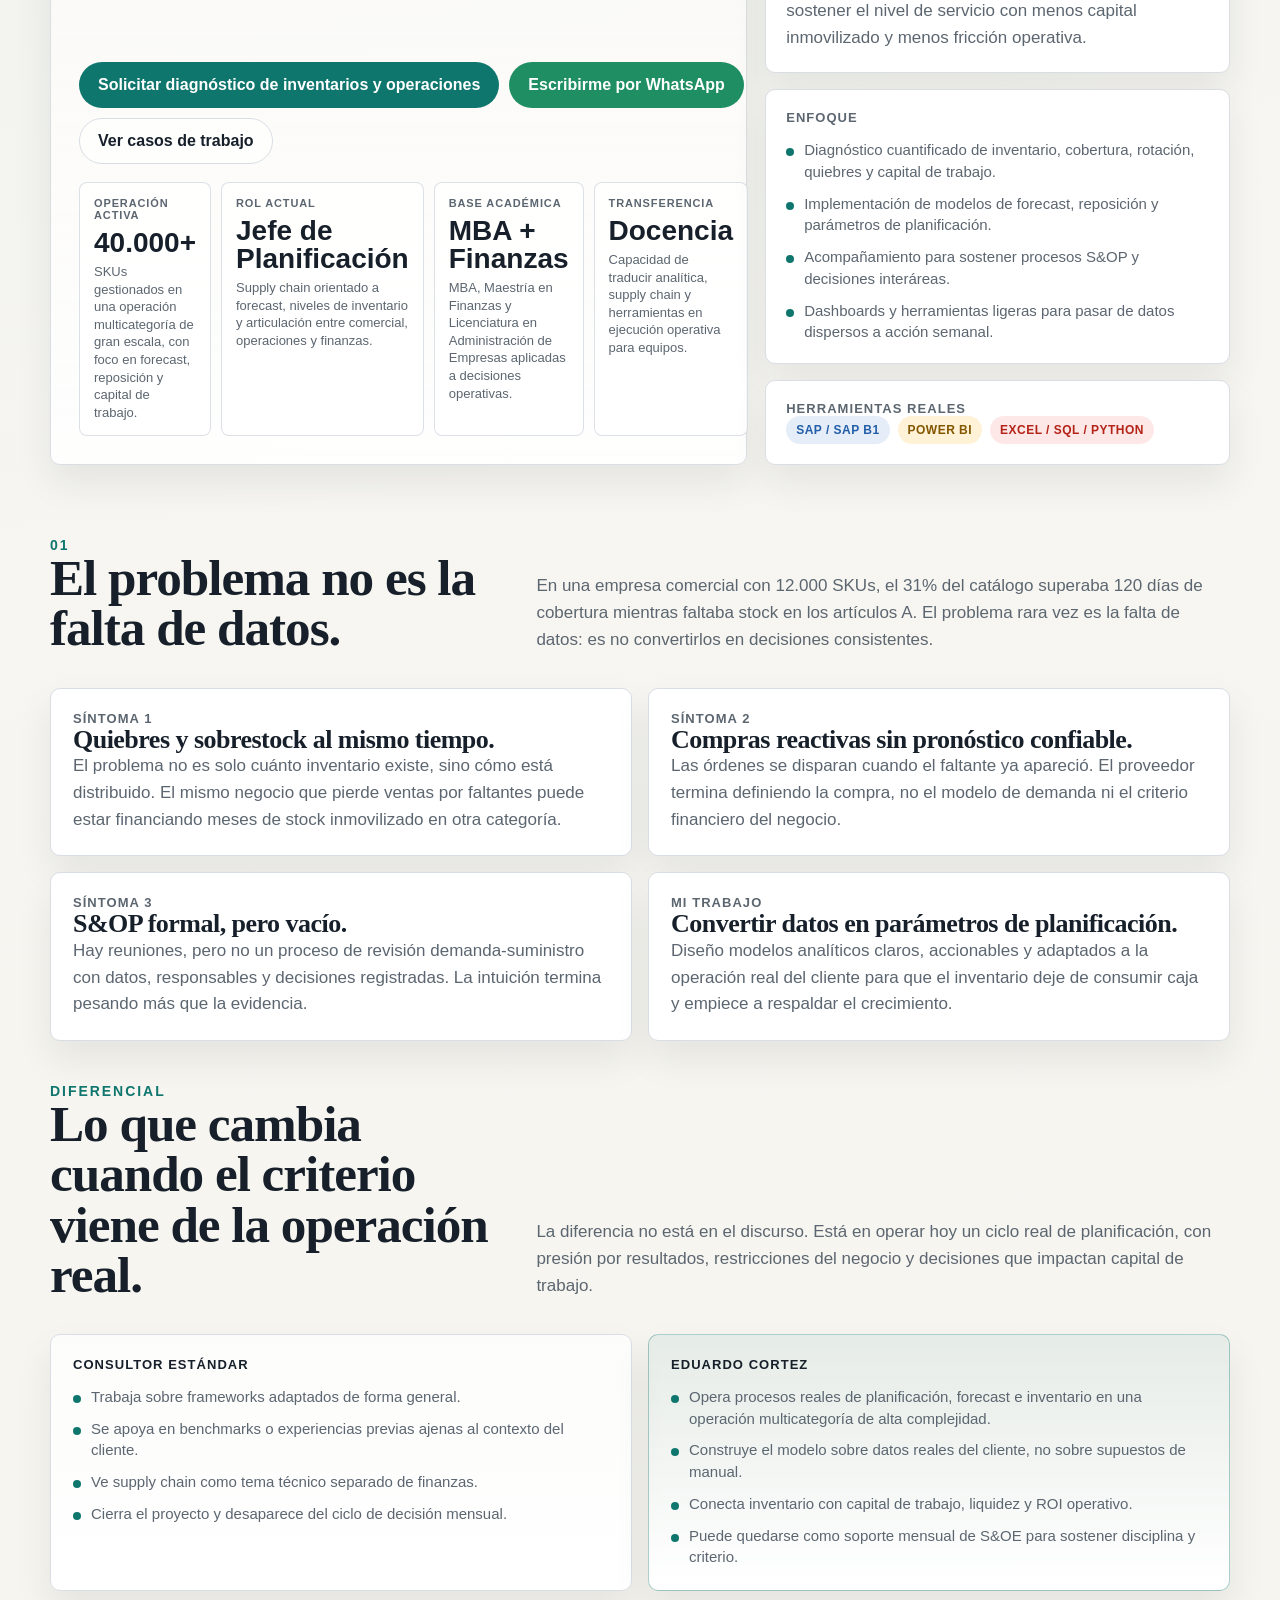
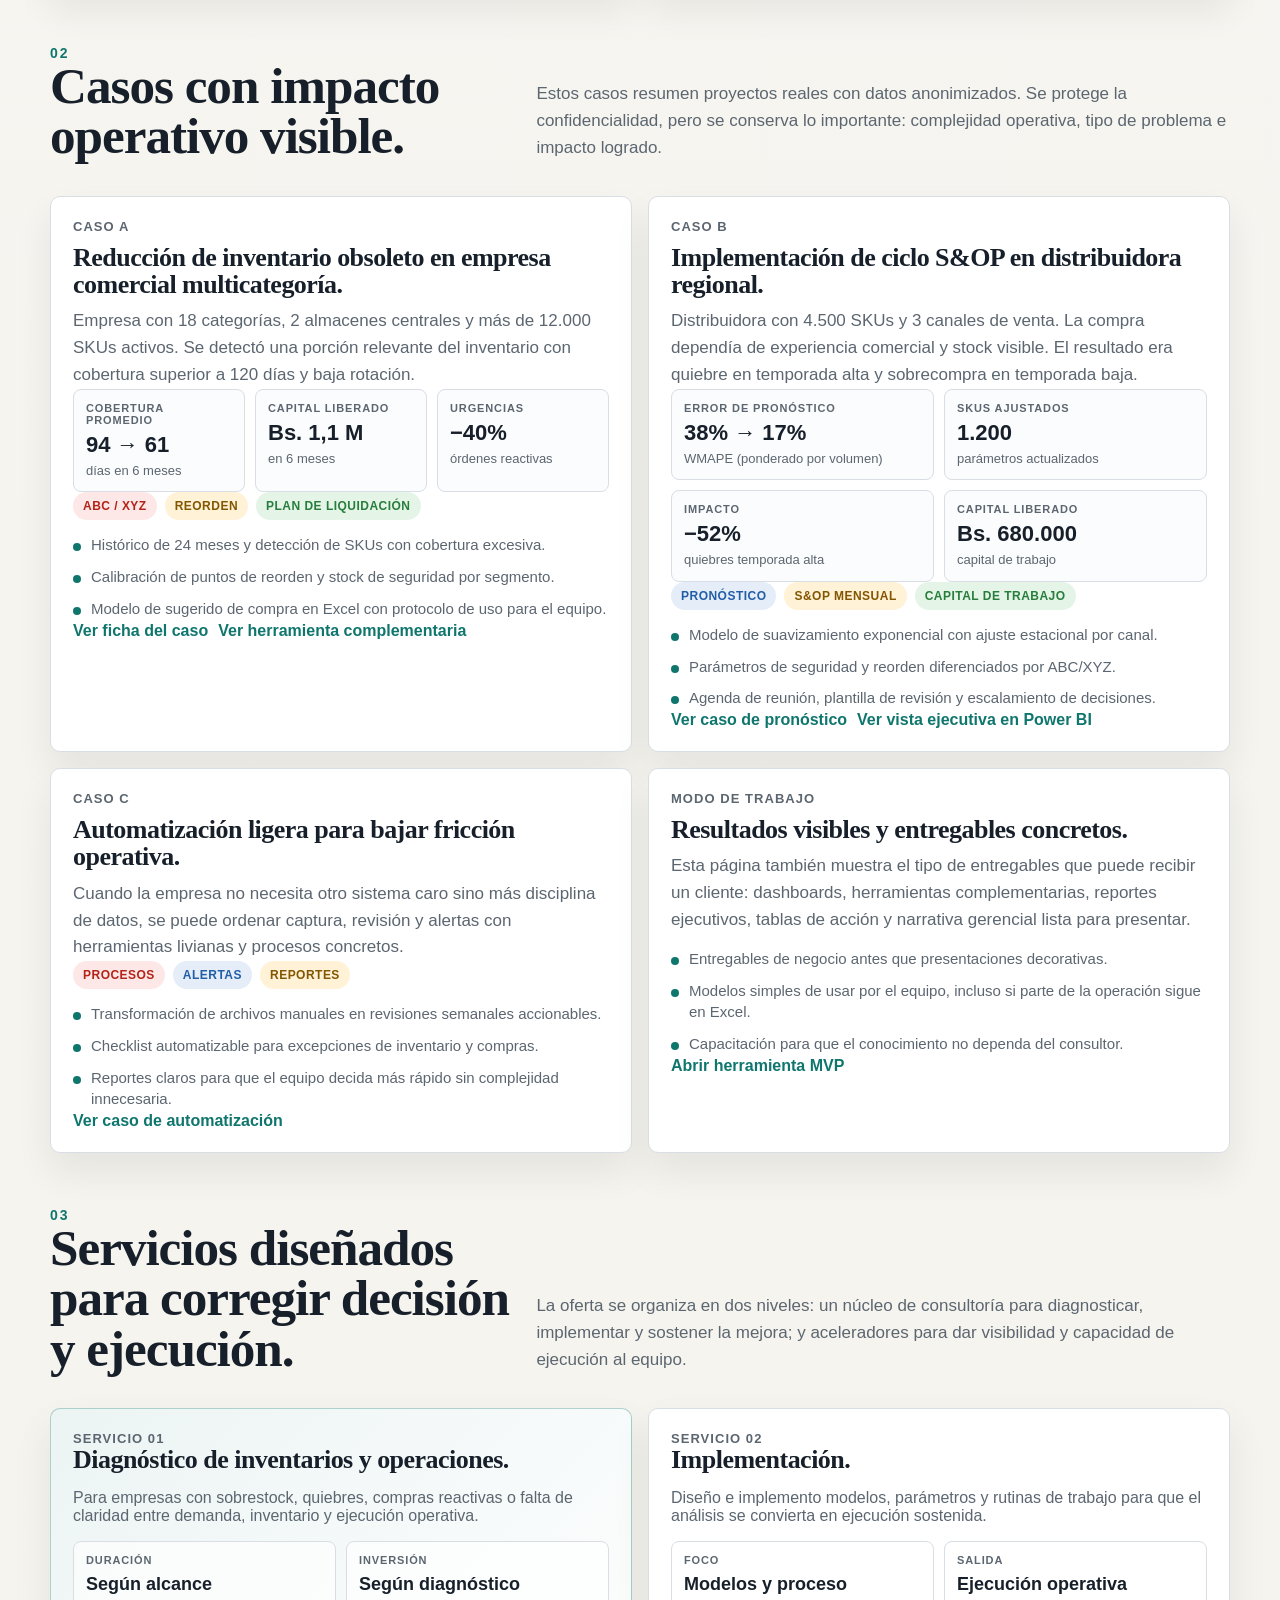
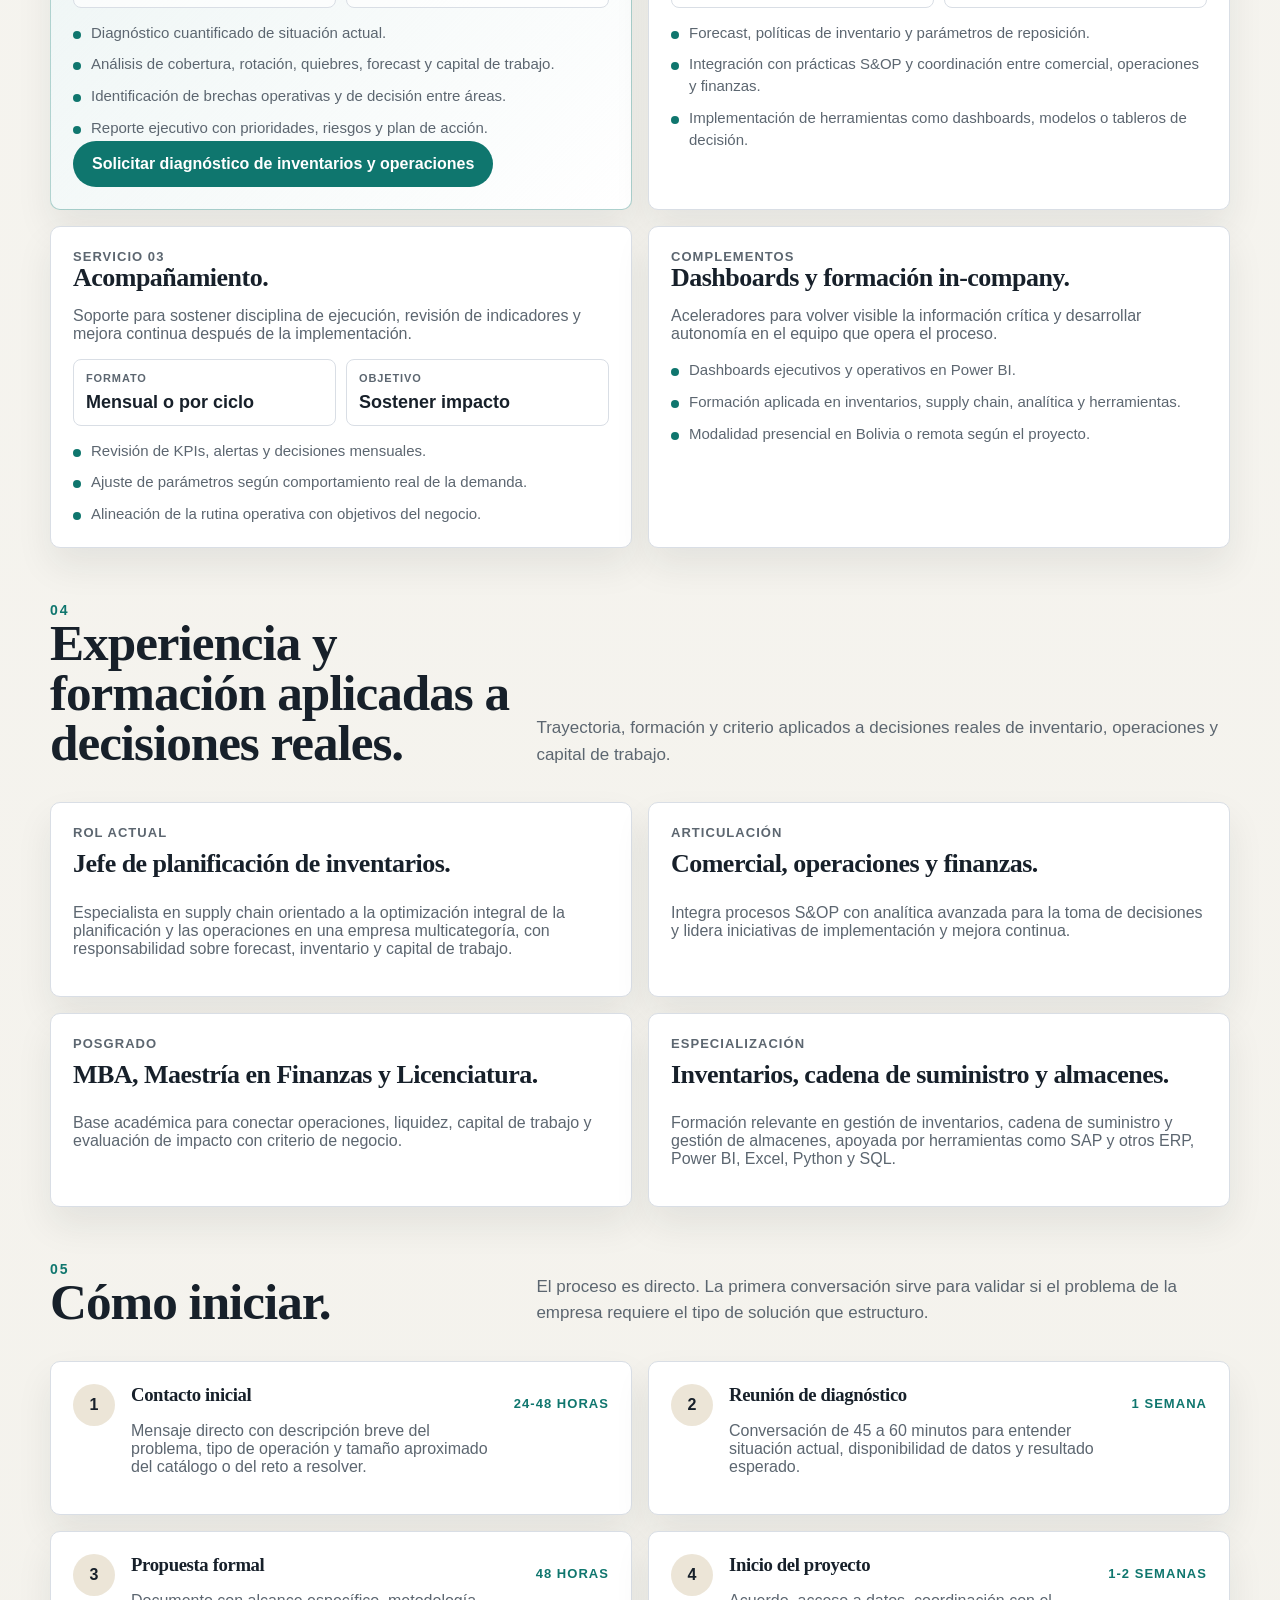
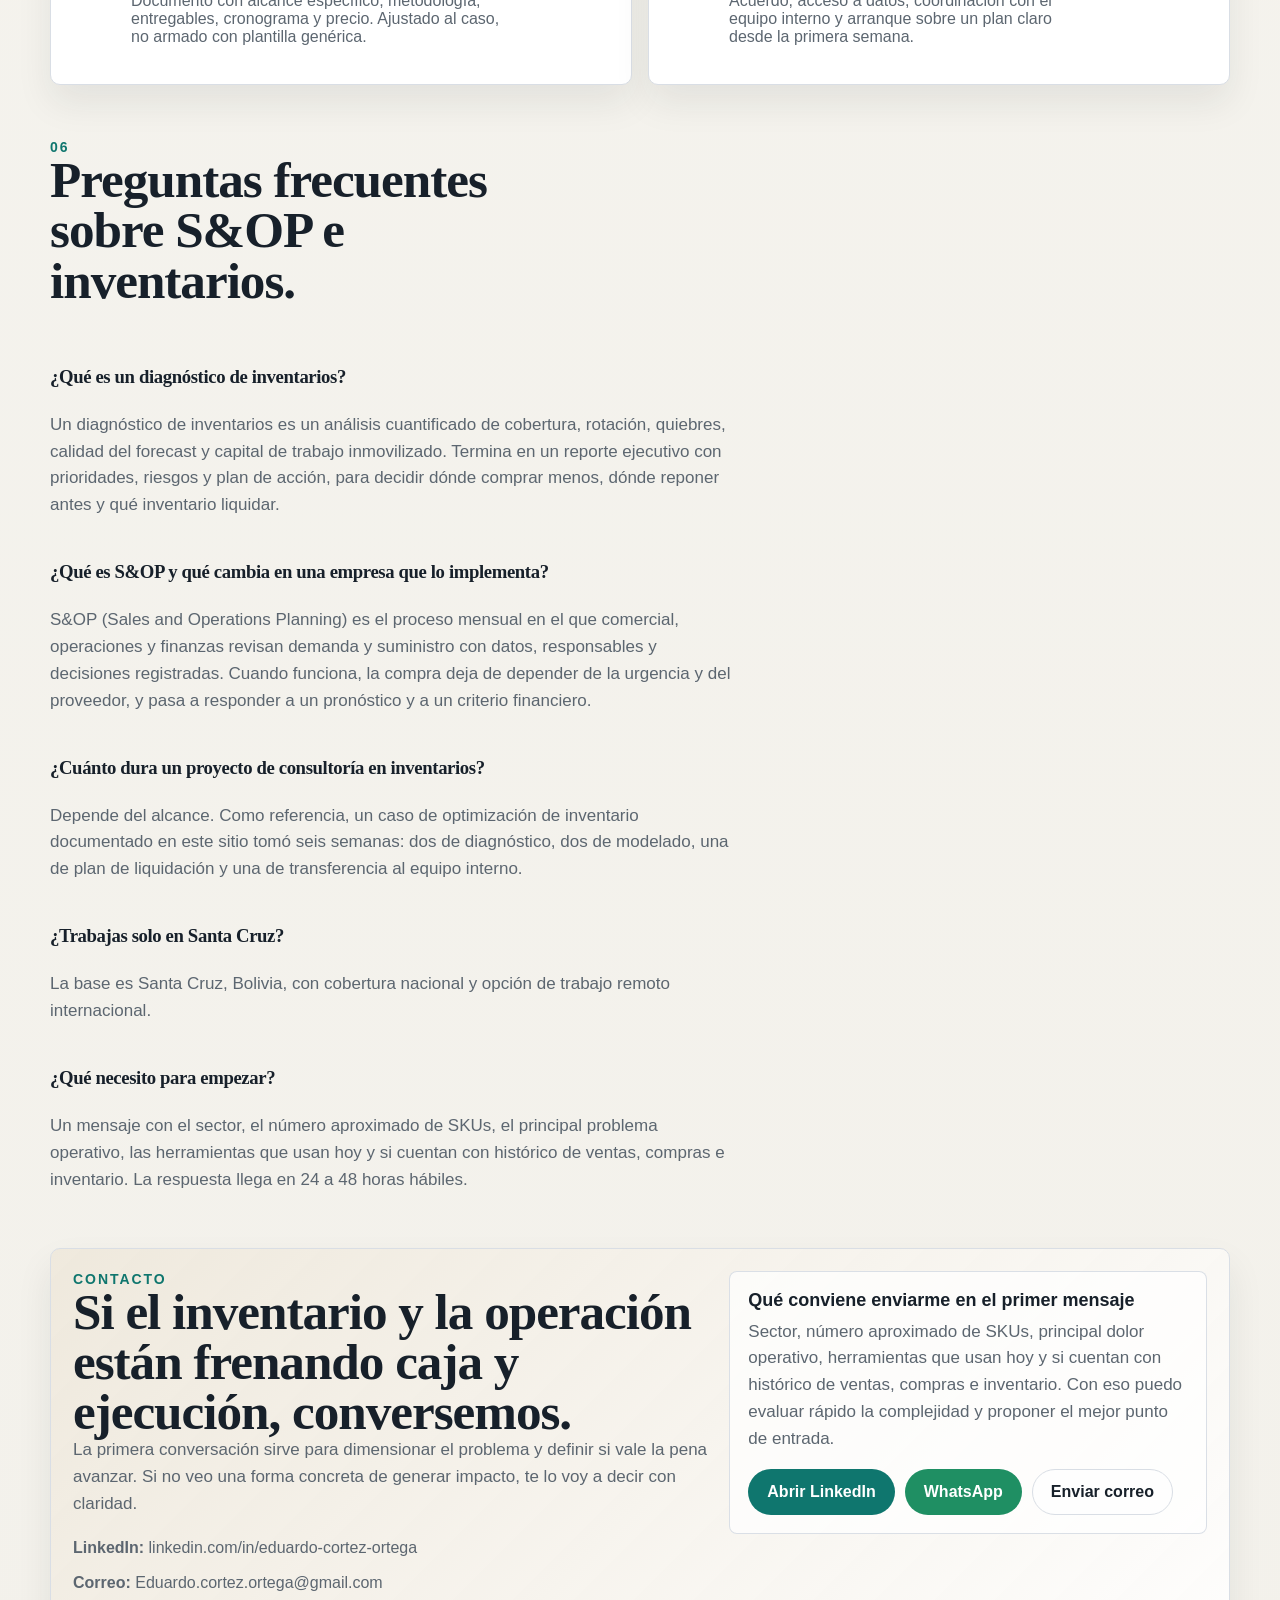
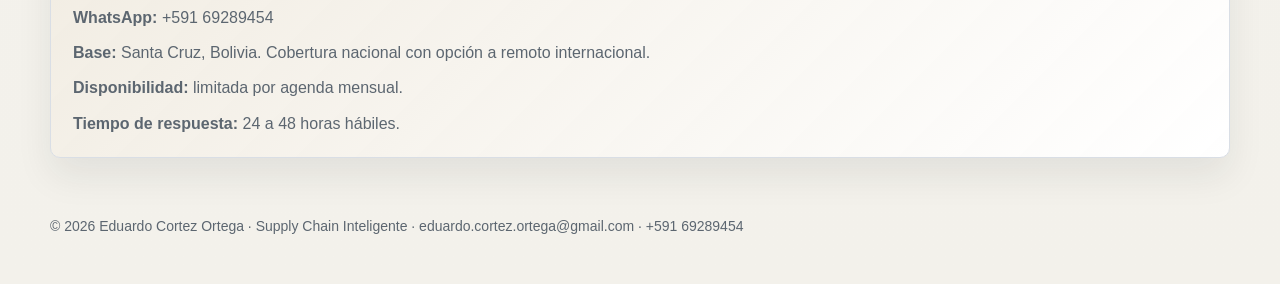
==== commit a5696111: "fase 5: dominio, SEO/GEO/AEO, huella del empleador y ortografía - Canónica, Open Graph y Twitter Car" ====
--- a/index.html
+++ b/index.html
@@ -3,20 +3,26 @@
 <head>
   <meta charset="utf-8">
   <meta name="viewport" content="width=device-width, initial-scale=1">
-  <title>Eduardo Cortez Ortega | Portafolio profesional</title>
-  <meta name="description" content="Portafolio profesional de Eduardo Cortez Ortega: planificación de inventarios, S&OP, analítica de decisiones, operaciones, Power BI y formación corporativa.">
+  <title>Consultor S&amp;OP e inventarios en Bolivia | Eduardo Cortez</title>
+  <meta name="description" content="Consultor S&amp;OP y planificación de inventarios en Santa Cruz, Bolivia. Diagnóstico, forecast y reposición para liberar capital de trabajo.">
   <link rel="icon" href="favicon.ico" type="image/x-icon">
-  <link rel="canonical" href="https://cadenadesuministro.com/">
+  <link rel="canonical" href="https://cadenasuministro.com/">
   <!-- Open Graph -->
   <meta property="og:type" content="website">
-  <meta property="og:title" content="Eduardo Cortez Ortega | S&OP e Inventarios">
-  <meta property="og:description" content="Especialista en planificación de inventarios y S&OP. Consultoría y formación en Bolivia y LATAM.">
-  <meta property="og:url" content="https://cadenadesuministro.com/">
-  <meta property="og:image" content="https://cadenadesuministro.com/assets/eduardo-cortez.jpg">
-  <!-- Twitter Card -->
-  <meta name="twitter:card" content="summary_large_image">
-  <meta name="twitter:title" content="Eduardo Cortez Ortega | S&OP e Inventarios">
-  <meta name="twitter:description" content="Especialista en planificación de inventarios y S&OP. Consultoría y formación en Bolivia y LATAM.">
+  <meta property="og:site_name" content="Eduardo Cortez Ortega">
+  <meta property="og:locale" content="es_BO">
+  <meta property="og:title" content="Eduardo Cortez Ortega | S&amp;OP e Inventarios">
+  <meta property="og:description" content="Especialista en planificación de inventarios y S&amp;OP. Consultoría y formación en Bolivia y LATAM.">
+  <meta property="og:url" content="https://cadenasuministro.com/">
+  <meta property="og:image" content="https://cadenasuministro.com/assets/eduardo-cortez.jpg">
+  <meta property="og:image:width" content="1254">
+  <meta property="og:image:height" content="1254">
+  <meta property="og:image:alt" content="Eduardo Cortez Ortega, consultor S&amp;OP e inventarios">
+  <!-- Twitter Card: summary porque la imagen es cuadrada -->
+  <meta name="twitter:card" content="summary">
+  <meta name="twitter:title" content="Eduardo Cortez Ortega | S&amp;OP e Inventarios">
+  <meta name="twitter:description" content="Especialista en planificación de inventarios y S&amp;OP. Consultoría y formación en Bolivia y LATAM.">
+  <meta name="twitter:image" content="https://cadenasuministro.com/assets/eduardo-cortez.jpg">
   <style>
     :root {
       --ink: #17202a;
@@ -329,6 +335,27 @@
       margin-bottom: 18px;
     }
 
+    .lead-title {
+      margin: 0;
+      font-family: Georgia, "Times New Roman", serif;
+      font-size: 1.17em;
+      font-weight: 700;
+      letter-spacing: -.02em;
+    }
+
+    .case-metrics:has(> :nth-child(4)) {
+      grid-template-columns: repeat(2, 1fr);
+    }
+
+    #preguntas h3 {
+      margin-top: 26px;
+    }
+
+    #preguntas .body-copy {
+      margin-top: 8px;
+      max-width: 72ch;
+    }
+
     .section-shell {
       padding: 54px 0 0;
     }
@@ -696,6 +723,81 @@
       }
     }
   </style>
+  <script type="application/ld+json">
+  {
+    "@context": "https://schema.org",
+    "@graph": [
+      {
+        "@type": "Person",
+        "@id": "https://cadenasuministro.com/#eduardo",
+        "name": "Eduardo Cortez Ortega",
+        "url": "https://cadenasuministro.com/",
+        "image": "https://cadenasuministro.com/assets/eduardo-cortez.jpg",
+        "jobTitle": "Consultor en S&OP y planificación de inventarios",
+        "description": "Especialista en planificación de inventarios, S&OP y analítica aplicada a operaciones. Consultoría y formación en Bolivia y LATAM.",
+        "email": "mailto:eduardo.cortez.ortega@gmail.com",
+        "telephone": "+59169289454",
+        "address": {
+          "@type": "PostalAddress",
+          "addressLocality": "Santa Cruz de la Sierra",
+          "addressCountry": "BO"
+        },
+        "knowsAbout": [
+          "Sales and Operations Planning (S&OP)",
+          "Sales and Operations Execution (S&OE)",
+          "Planificación de inventarios",
+          "Pronóstico de demanda",
+          "Stock de seguridad y punto de reorden",
+          "Clasificación ABC/XYZ",
+          "Capital de trabajo",
+          "Power BI"
+        ],
+        "knowsLanguage": "es",
+        "sameAs": [
+          "https://www.linkedin.com/in/eduardo-cortez-ortega/"
+        ]
+      },
+      {
+        "@type": "ProfessionalService",
+        "@id": "https://cadenasuministro.com/#servicio",
+        "name": "Eduardo Cortez Ortega — Consultoría S&OP e inventarios",
+        "url": "https://cadenasuministro.com/",
+        "image": "https://cadenasuministro.com/assets/eduardo-cortez.jpg",
+        "description": "Diagnóstico, implementación y acompañamiento en planificación de inventarios, S&OP, forecast y reposición; dashboards en Power BI y formación in-company.",
+        "founder": { "@id": "https://cadenasuministro.com/#eduardo" },
+        "telephone": "+59169289454",
+        "email": "mailto:eduardo.cortez.ortega@gmail.com",
+        "address": {
+          "@type": "PostalAddress",
+          "addressLocality": "Santa Cruz de la Sierra",
+          "addressCountry": "BO"
+        },
+        "areaServed": [
+          { "@type": "Country", "name": "Bolivia" },
+          { "@type": "Place", "name": "América Latina" }
+        ],
+        "serviceType": [
+          "Diagnóstico de inventarios y operaciones",
+          "Implementación de S&OP",
+          "Acompañamiento S&OE",
+          "Dashboards en Power BI",
+          "Formación in-company en supply chain"
+        ],
+        "sameAs": [
+          "https://www.linkedin.com/in/eduardo-cortez-ortega/"
+        ]
+      },
+      {
+        "@type": "WebSite",
+        "@id": "https://cadenasuministro.com/#web",
+        "url": "https://cadenasuministro.com/",
+        "name": "Eduardo Cortez Ortega",
+        "inLanguage": "es-BO",
+        "publisher": { "@id": "https://cadenasuministro.com/#eduardo" }
+      }
+    ]
+  }
+  </script>
 </head>
 <body>
   <header class="topbar">
@@ -719,7 +821,7 @@
     <section class="hero" aria-label="Presentación principal">
       <article class="hero-main">
         <div>
-          <span class="eyebrow">Eduardo Cortez Ortega</span>
+          <span class="eyebrow">Consultor S&amp;OP e inventarios · Santa Cruz, Bolivia</span>
           <h1>Menos capital inmovilizado. Más control sobre inventario y operaciones.</h1>
           <p class="headline-sub">Especialista en planificación de inventarios, S&amp;OP y analítica aplicada a operaciones. Optimizo inventarios y operaciones logísticas para reducir capital de trabajo sin comprometer el nivel de servicio.</p>
         </div>
@@ -731,11 +833,11 @@
             <a class="button secondary" href="#casos">Ver casos de trabajo</a>
           </div>
 
-          <div class="hero-meta" aria-label="Metricas principales">
+          <div class="hero-meta" aria-label="Métricas principales">
             <div class="metric">
               <span class="metric-label">Operación activa</span>
               <strong>40.000+</strong>
-              <div class="metric-note">SKUs gestionados en entorno real de retail con foco en forecast, reposición y capital de trabajo.</div>
+              <div class="metric-note">SKUs gestionados en una operación multicategoría de gran escala, con foco en forecast, reposición y capital de trabajo.</div>
             </div>
             <div class="metric">
               <span class="metric-label">Rol actual</span>
@@ -743,9 +845,9 @@
               <div class="metric-note">Supply chain orientado a forecast, niveles de inventario y articulación entre comercial, operaciones y finanzas.</div>
             </div>
             <div class="metric">
-              <span class="metric-label">Base academica</span>
+              <span class="metric-label">Base académica</span>
               <strong>MBA + Finanzas</strong>
-              <div class="metric-note">MBA, Maestria en Finanzas y Licenciatura en Administracion de Empresas aplicadas a decisiones operativas.</div>
+              <div class="metric-note">MBA, Maestría en Finanzas y Licenciatura en Administración de Empresas aplicadas a decisiones operativas.</div>
             </div>
             <div class="metric">
               <span class="metric-label">Transferencia</span>
@@ -758,7 +860,7 @@
 
       <aside class="hero-side" aria-label="Resumen profesional">
         <section class="portrait-card">
-          <img src="assets/eduardo-cortez.jpg" alt="Eduardo Cortez Ortega">
+          <img src="assets/eduardo-cortez.jpg" alt="Eduardo Cortez Ortega, consultor S&amp;OP e inventarios en Santa Cruz, Bolivia" width="1254" height="1254" decoding="async">
           <div class="portrait-caption">
             <p class="microcopy">Base</p>
             <p class="body-copy">Santa Cruz, Bolivia. Cobertura nacional con opción a trabajo remoto internacional.</p>
@@ -767,7 +869,7 @@
 
         <section>
           <p class="microcopy">Propuesta de valor</p>
-          <h3>Decision operativa con base analítica.</h3>
+          <p class="lead-title">Decisión operativa con base analítica.</p>
           <p class="body-copy">Convierto datos de ventas, inventario y operaciones en decisiones concretas de planificación. El foco es sostener el nivel de servicio con menos capital inmovilizado y menos fricción operativa.</p>
         </section>
 
@@ -776,15 +878,14 @@
           <ul class="list">
             <li>Diagnóstico cuantificado de inventario, cobertura, rotación, quiebres y capital de trabajo.</li>
             <li>Implementación de modelos de forecast, reposición y parámetros de planificación.</li>
-            <li>Acompañamiento para sostener procesos S&amp;OP y decisiones interareas.</li>
-            <li>Dashboards y herramientas ligeras para pasar de datos dispersos a accion semanal.</li>
+            <li>Acompañamiento para sostener procesos S&amp;OP y decisiones interáreas.</li>
+            <li>Dashboards y herramientas ligeras para pasar de datos dispersos a acción semanal.</li>
           </ul>
         </section>
 
         <section>
           <p class="microcopy">Herramientas reales</p>
           <div class="pill-row">
-            <span class="pill green">NetSuite ERP</span>
             <span class="pill blue">SAP / SAP B1</span>
             <span class="pill gold">Power BI</span>
             <span class="pill red">Excel / SQL / Python</span>
@@ -799,32 +900,32 @@
           <div class="section-number">01</div>
           <h2 class="section-title">El problema no es la falta de datos.</h2>
         </div>
-        <p class="section-intro">Muchas empresas invierten en sistemas, reportes y reuniones, pero siguen comprando tarde, acumulando sobrestock y tensionando caja. El problema rara vez es la falta de datos. El problema es no convertirlos en decisiones consistentes.</p>
+        <p class="section-intro">En una empresa comercial con 12.000 SKUs, el 31% del catálogo superaba 120 días de cobertura mientras faltaba stock en los artículos A. El problema rara vez es la falta de datos: es no convertirlos en decisiones consistentes.</p>
       </div>
 
       <div class="problem-grid">
         <article class="problem-card">
-          <p class="microcopy">Sintoma 1</p>
+          <p class="microcopy">Síntoma 1</p>
           <h3>Quiebres y sobrestock al mismo tiempo.</h3>
-          <p class="body-copy">El problema no es solo cuanto inventario existe, sino como esta distribuido. El mismo negocio que pierde ventas por faltantes puede estar financiando meses de stock inmovilizado en otra categoría.</p>
+          <p class="body-copy">El problema no es solo cuánto inventario existe, sino cómo está distribuido. El mismo negocio que pierde ventas por faltantes puede estar financiando meses de stock inmovilizado en otra categoría.</p>
         </article>
 
         <article class="problem-card">
-          <p class="microcopy">Sintoma 2</p>
+          <p class="microcopy">Síntoma 2</p>
           <h3>Compras reactivas sin pronóstico confiable.</h3>
-          <p class="body-copy">Las ordenes se disparan cuando el faltante ya aparecio. El proveedor termina definiendo la compra, no el modelo de demanda ni el criterio financiero del negocio.</p>
+          <p class="body-copy">Las órdenes se disparan cuando el faltante ya apareció. El proveedor termina definiendo la compra, no el modelo de demanda ni el criterio financiero del negocio.</p>
         </article>
 
         <article class="problem-card">
-          <p class="microcopy">Sintoma 3</p>
-          <h3>S&amp;OP formal, pero vacio.</h3>
-          <p class="body-copy">Hay reuniones, pero no un proceso de revision demanda-suministro con datos, responsables y decisiones registradas. La intuición termina pesando mas que la evidencia.</p>
+          <p class="microcopy">Síntoma 3</p>
+          <h3>S&amp;OP formal, pero vacío.</h3>
+          <p class="body-copy">Hay reuniones, pero no un proceso de revisión demanda-suministro con datos, responsables y decisiones registradas. La intuición termina pesando más que la evidencia.</p>
         </article>
 
         <article class="problem-card">
           <p class="microcopy">Mi trabajo</p>
           <h3>Convertir datos en parámetros de planificación.</h3>
-          <p class="body-copy">Diseño modelos analiticos claros, accionables y adaptados a la operación real del cliente para que el inventario deje de consumir caja y empiece a respaldar el crecimiento.</p>
+          <p class="body-copy">Diseño modelos analíticos claros, accionables y adaptados a la operación real del cliente para que el inventario deje de consumir caja y empiece a respaldar el crecimiento.</p>
         </article>
       </div>
 
@@ -833,16 +934,16 @@
           <div class="section-number">Diferencial</div>
           <h2 class="section-title">Lo que cambia cuando el criterio viene de la operación real.</h2>
         </div>
-          <p class="section-intro">La diferencia no esta en el discurso. Esta en operar hoy un ciclo real de planificación, con presion por resultados, restricciones del negocio y decisiones que impactan capital de trabajo.</p>
+          <p class="section-intro">La diferencia no está en el discurso. Está en operar hoy un ciclo real de planificación, con presión por resultados, restricciones del negocio y decisiones que impactan capital de trabajo.</p>
       </div>
 
       <div class="comparison-grid">
         <article class="comparison-card standard">
-          <p class="microcopy">Consultor estandar</p>
+          <p class="microcopy">Consultor estándar</p>
           <ul class="list">
             <li>Trabaja sobre frameworks adaptados de forma general.</li>
             <li>Se apoya en benchmarks o experiencias previas ajenas al contexto del cliente.</li>
-            <li>Ve supply chain como tema tecnico separado de finanzas.</li>
+            <li>Ve supply chain como tema técnico separado de finanzas.</li>
             <li>Cierra el proyecto y desaparece del ciclo de decisión mensual.</li>
           </ul>
         </article>
@@ -850,7 +951,7 @@
         <article class="comparison-card eduardo">
           <p class="microcopy">Eduardo Cortez</p>
           <ul class="list">
-            <li>Opera procesos reales de planificación, forecast e inventario en retail de alta complejidad.</li>
+            <li>Opera procesos reales de planificación, forecast e inventario en una operación multicategoría de alta complejidad.</li>
             <li>Construye el modelo sobre datos reales del cliente, no sobre supuestos de manual.</li>
             <li>Conecta inventario con capital de trabajo, liquidez y ROI operativo.</li>
             <li>Puede quedarse como soporte mensual de S&amp;OE para sostener disciplina y criterio.</li>
@@ -873,14 +974,14 @@
           <div class="case-topline">
             <p class="microcopy">Caso A</p>
             <h3>Reducción de inventario obsoleto en empresa comercial multicategoría.</h3>
-            <p class="body-copy">Empresa con 18 categorías, 2 almacenes centrales y mas de 12.000 SKUs activos. Se detecto una porcion relevante del inventario con cobertura superior a 120 dias y baja rotación.</p>
+            <p class="body-copy">Empresa con 18 categorías, 2 almacenes centrales y más de 12.000 SKUs activos. Se detectó una porción relevante del inventario con cobertura superior a 120 días y baja rotación.</p>
           </div>
 
           <div class="case-metrics">
             <div class="mini-metric">
               <span>Cobertura promedio</span>
-              <strong>94 -> 61</strong>
-              <div class="metric-note">dias en 6 meses</div>
+              <strong>94 → 61</strong>
+              <div class="metric-note">días en 6 meses</div>
             </div>
             <div class="mini-metric">
               <span>Capital liberado</span>
@@ -889,19 +990,19 @@
             </div>
             <div class="mini-metric">
               <span>Urgencias</span>
-              <strong>-40%</strong>
-              <div class="metric-note">ordenes reactivas</div>
+              <strong>−40%</strong>
+              <div class="metric-note">órdenes reactivas</div>
             </div>
           </div>
 
           <div class="pill-row">
             <span class="pill red">ABC / XYZ</span>
             <span class="pill gold">Reorden</span>
-            <span class="pill green">Plan de liquidacion</span>
+            <span class="pill green">Plan de liquidación</span>
           </div>
 
           <ul class="list">
-            <li>Historico de 24 meses y deteccion de SKUs con cobertura excesiva.</li>
+            <li>Histórico de 24 meses y detección de SKUs con cobertura excesiva.</li>
             <li>Calibración de puntos de reorden y stock de seguridad por segmento.</li>
             <li>Modelo de sugerido de compra en Excel con protocolo de uso para el equipo.</li>
           </ul>
@@ -916,13 +1017,13 @@
           <div class="case-topline">
             <p class="microcopy">Caso B</p>
             <h3>Implementación de ciclo S&amp;OP en distribuidora regional.</h3>
-            <p class="body-copy">Distribuidora con 4.500 SKUs y 3 canales de venta. La compra dependia de experiencia comercial y stock visible. El resultado era quiebre en temporada alta y sobrecompra en temporada baja.</p>
+            <p class="body-copy">Distribuidora con 4.500 SKUs y 3 canales de venta. La compra dependía de experiencia comercial y stock visible. El resultado era quiebre en temporada alta y sobrecompra en temporada baja.</p>
           </div>
 
           <div class="case-metrics">
             <div class="mini-metric">
               <span>Error de pronóstico</span>
-              <strong>38% -> 17%</strong>
+              <strong>38% → 17%</strong>
               <div class="metric-note">WMAPE (ponderado por volumen)</div>
             </div>
             <div class="mini-metric">
@@ -932,25 +1033,30 @@
             </div>
             <div class="mini-metric">
               <span>Impacto</span>
-              <strong>-52%</strong>
+              <strong>−52%</strong>
               <div class="metric-note">quiebres temporada alta</div>
             </div>
+            <div class="mini-metric">
+              <span>Capital liberado</span>
+              <strong>Bs. 680.000</strong>
+              <div class="metric-note">capital de trabajo</div>
+            </div>
           </div>
 
           <div class="pill-row">
-            <span class="pill blue">Pronostico</span>
+            <span class="pill blue">Pronóstico</span>
             <span class="pill gold">S&amp;OP mensual</span>
             <span class="pill green">Capital de trabajo</span>
           </div>
 
           <ul class="list">
             <li>Modelo de suavizamiento exponencial con ajuste estacional por canal.</li>
-            <li>Parametros de seguridad y reorden diferenciados por ABC/XYZ.</li>
-            <li>Agenda de reunion, plantilla de revision y escalamiento de decisiones.</li>
+            <li>Parámetros de seguridad y reorden diferenciados por ABC/XYZ.</li>
+            <li>Agenda de reunión, plantilla de revisión y escalamiento de decisiones.</li>
           </ul>
 
           <div class="case-links">
-            <a class="text-link" href="caso_pronóstico_reposición.html">Ver caso de pronóstico</a>
+            <a class="text-link" href="caso_pronostico_reposicion.html">Ver caso de pronóstico</a>
             <a class="text-link" href="caso_powerbi.html">Ver vista ejecutiva en Power BI</a>
           </div>
         </article>
@@ -959,7 +1065,7 @@
           <div class="case-topline">
             <p class="microcopy">Caso C</p>
             <h3>Automatización ligera para bajar fricción operativa.</h3>
-            <p class="body-copy">Cuando la empresa no necesita otro sistema caro sino mas disciplina de datos, se puede ordenar captura, revision y alertas con herramientas livianas y procesos concretos.</p>
+            <p class="body-copy">Cuando la empresa no necesita otro sistema caro sino más disciplina de datos, se puede ordenar captura, revisión y alertas con herramientas livianas y procesos concretos.</p>
           </div>
 
 
@@ -972,11 +1078,11 @@
           <ul class="list">
             <li>Transformación de archivos manuales en revisiones semanales accionables.</li>
             <li>Checklist automatizable para excepciones de inventario y compras.</li>
-            <li>Reportes claros para que el equipo decida mas rápido sin complejidad innecesaria.</li>
+            <li>Reportes claros para que el equipo decida más rápido sin complejidad innecesaria.</li>
           </ul>
 
           <div class="case-links">
-            <a class="text-link" href="caso_automatizacion_operativa.html">Ver caso de automatizacion</a>
+            <a class="text-link" href="caso_automatizacion_operativa.html">Ver caso de automatización</a>
           </div>
         </article>
 
@@ -984,13 +1090,13 @@
           <div class="case-topline">
             <p class="microcopy">Modo de trabajo</p>
             <h3>Resultados visibles y entregables concretos.</h3>
-            <p class="body-copy">Esta pagina tambien muestra el tipo de entregables que puede recibir un cliente: dashboards, herramientas complementarias, reportes ejecutivos, tablas de accion y narrativa gerencial lista para presentar.</p>
+            <p class="body-copy">Esta página también muestra el tipo de entregables que puede recibir un cliente: dashboards, herramientas complementarias, reportes ejecutivos, tablas de acción y narrativa gerencial lista para presentar.</p>
           </div>
 
           <ul class="list">
             <li>Entregables de negocio antes que presentaciones decorativas.</li>
             <li>Modelos simples de usar por el equipo, incluso si parte de la operación sigue en Excel.</li>
-            <li>Capacitacion para que el conocimiento no dependa del consultor.</li>
+            <li>Capacitación para que el conocimiento no dependa del consultor.</li>
           </ul>
 
           <div class="case-links">
@@ -1006,31 +1112,31 @@
           <div class="section-number">03</div>
           <h2 class="section-title">Servicios diseñados para corregir decisión y ejecución.</h2>
         </div>
-        <p class="section-intro">La oferta se organiza en dos niveles: un nucleo de consultoria para diagnosticar, implementar y sostener la mejora; y aceleradores para dar visibilidad y capacidad de ejecución al equipo.</p>
+        <p class="section-intro">La oferta se organiza en dos niveles: un núcleo de consultoría para diagnosticar, implementar y sostener la mejora; y aceleradores para dar visibilidad y capacidad de ejecución al equipo.</p>
       </div>
 
       <div class="services-grid">
         <article class="service-card featured">
-          <p class="microcopy">Core consulting 01</p>
+          <p class="microcopy">Servicio 01</p>
           <h3>Diagnóstico de inventarios y operaciones.</h3>
           <p>Para empresas con sobrestock, quiebres, compras reactivas o falta de claridad entre demanda, inventario y ejecución operativa.</p>
 
           <div class="service-meta">
             <div class="service-stat">
               <span>Duración</span>
-              <strong>Segun alcance</strong>
+              <strong>Según alcance</strong>
             </div>
             <div class="service-stat">
               <span>Inversión</span>
-              <strong>Segun diagnóstico</strong>
+              <strong>Según diagnóstico</strong>
             </div>
           </div>
 
           <ul class="list">
             <li>Diagnóstico cuantificado de situación actual.</li>
             <li>Análisis de cobertura, rotación, quiebres, forecast y capital de trabajo.</li>
-            <li>Identificación de brechas operativas y de decisión entre areas.</li>
-            <li>Reporte ejecutivo con prioridades, riesgos y plan de accion.</li>
+            <li>Identificación de brechas operativas y de decisión entre áreas.</li>
+            <li>Reporte ejecutivo con prioridades, riesgos y plan de acción.</li>
           </ul>
 
           <div class="service-actions">
@@ -1039,9 +1145,9 @@
         </article>
 
         <article class="service-card">
-          <p class="microcopy">Core consulting 02</p>
+          <p class="microcopy">Servicio 02</p>
           <h3>Implementación.</h3>
-          <p>Diseño e implemento modelos, parámetros y rutinas de trabajo para que el analisis se convierta en ejecución sostenida.</p>
+          <p>Diseño e implemento modelos, parámetros y rutinas de trabajo para que el análisis se convierta en ejecución sostenida.</p>
 
           <div class="service-meta">
             <div class="service-stat">
@@ -1050,7 +1156,7 @@
             </div>
             <div class="service-stat">
               <span>Salida</span>
-              <strong>Ejecucion operativa</strong>
+              <strong>Ejecución operativa</strong>
             </div>
           </div>
 
@@ -1062,9 +1168,9 @@
         </article>
 
         <article class="service-card">
-          <p class="microcopy">Core consulting 03</p>
+          <p class="microcopy">Servicio 03</p>
           <h3>Acompañamiento.</h3>
-          <p>Soporte para sostener disciplina de ejecución, revision de indicadores y mejora continua despues de la implementacion.</p>
+          <p>Soporte para sostener disciplina de ejecución, revisión de indicadores y mejora continua después de la implementación.</p>
 
           <div class="service-meta">
             <div class="service-stat">
@@ -1085,9 +1191,9 @@
         </article>
 
         <article class="service-card">
-          <p class="microcopy">Value enablers</p>
+          <p class="microcopy">Complementos</p>
           <h3>Dashboards y formación in-company.</h3>
-          <p>Aceleradores para volver visible la información critica y desarrollar autonomia en el equipo que opera el proceso.</p>
+          <p>Aceleradores para volver visible la información crítica y desarrollar autonomía en el equipo que opera el proceso.</p>
 
           <ul class="list">
             <li>Dashboards ejecutivos y operativos en Power BI.</li>
@@ -1111,25 +1217,25 @@
         <article class="cred-item">
           <p class="microcopy">Rol actual</p>
           <h3>Jefe de planificación de inventarios.</h3>
-          <p>Especialista en supply chain orientado a la optimizacion integral de la planificación y operaciones en retail, con responsabilidad sobre forecast, inventario y capital de trabajo.</p>
+          <p>Especialista en supply chain orientado a la optimización integral de la planificación y las operaciones en una empresa multicategoría, con responsabilidad sobre forecast, inventario y capital de trabajo.</p>
         </article>
 
         <article class="cred-item">
           <p class="microcopy">Articulación</p>
           <h3>Comercial, operaciones y finanzas.</h3>
-          <p>Integra procesos S&amp;OP con analítica avanzada para la toma de decisiones y lidera iniciativas de implementacion y mejora continua.</p>
+          <p>Integra procesos S&amp;OP con analítica avanzada para la toma de decisiones y lidera iniciativas de implementación y mejora continua.</p>
         </article>
 
         <article class="cred-item">
           <p class="microcopy">Posgrado</p>
-          <h3>MBA, Maestria en Finanzas y Licenciatura.</h3>
-          <p>Base academica para conectar operaciones, liquidez, capital de trabajo y evaluacion de impacto con criterio de negocio.</p>
+          <h3>MBA, Maestría en Finanzas y Licenciatura.</h3>
+          <p>Base académica para conectar operaciones, liquidez, capital de trabajo y evaluación de impacto con criterio de negocio.</p>
         </article>
 
         <article class="cred-item">
           <p class="microcopy">Especialización</p>
           <h3>Inventarios, cadena de suministro y almacenes.</h3>
-          <p>Formación relevante en gestión de inventarios, cadena de suministro y gestión de almacenes, apoyada por herramientas como NetSuite, SAP, Power BI, Excel, Python y SQL.</p>
+          <p>Formación relevante en gestión de inventarios, cadena de suministro y gestión de almacenes, apoyada por herramientas como SAP y otros ERP, Power BI, Excel, Python y SQL.</p>
         </article>
       </div>
     </section>
@@ -1138,9 +1244,9 @@
       <div class="section-head">
         <div>
           <div class="section-number">05</div>
-          <h2 class="section-title">Como iniciar.</h2>
+          <h2 class="section-title">Cómo iniciar.</h2>
         </div>
-        <p class="section-intro">El proceso es directo. La primera conversacion sirve para validar si el problema de la empresa requiere el tipo de solucion que estructuro.</p>
+        <p class="section-intro">El proceso es directo. La primera conversación sirve para validar si el problema de la empresa requiere el tipo de solución que estructuro.</p>
       </div>
 
       <div class="process-grid">
@@ -1148,7 +1254,7 @@
           <div class="step-num">1</div>
           <div>
             <h3>Contacto inicial</h3>
-            <p>Mensaje directo con descripción breve del problema, tipo de operación y tamaño aproximado del catalogo o del reto a resolver.</p>
+            <p>Mensaje directo con descripción breve del problema, tipo de operación y tamaño aproximado del catálogo o del reto a resolver.</p>
           </div>
           <div class="step-time">24-48 horas</div>
         </article>
@@ -1157,7 +1263,7 @@
           <div class="step-num">2</div>
           <div>
             <h3>Reunión de diagnóstico</h3>
-            <p>Conversacion de 45 a 60 minutos para entender situación actual, disponibilidad de datos y resultado esperado.</p>
+            <p>Conversación de 45 a 60 minutos para entender situación actual, disponibilidad de datos y resultado esperado.</p>
           </div>
           <div class="step-time">1 semana</div>
         </article>
@@ -1166,7 +1272,7 @@
           <div class="step-num">3</div>
           <div>
             <h3>Propuesta formal</h3>
-            <p>Documento con alcance especifico, metodología, entregables, cronograma y precio. Ajustado al caso, no armado con plantilla generica.</p>
+            <p>Documento con alcance específico, metodología, entregables, cronograma y precio. Ajustado al caso, no armado con plantilla genérica.</p>
           </div>
           <div class="step-time">48 horas</div>
         </article>
@@ -1182,12 +1288,36 @@
       </div>
     </section>
 
+    <section class="section-shell" id="preguntas">
+      <div class="section-head">
+        <div>
+          <div class="section-number">06</div>
+          <h2 class="section-title">Preguntas frecuentes sobre S&amp;OP e inventarios.</h2>
+        </div>
+      </div>
+
+      <h3>¿Qué es un diagnóstico de inventarios?</h3>
+      <p class="body-copy">Un diagnóstico de inventarios es un análisis cuantificado de cobertura, rotación, quiebres, calidad del forecast y capital de trabajo inmovilizado. Termina en un reporte ejecutivo con prioridades, riesgos y plan de acción, para decidir dónde comprar menos, dónde reponer antes y qué inventario liquidar.</p>
+
+      <h3>¿Qué es S&amp;OP y qué cambia en una empresa que lo implementa?</h3>
+      <p class="body-copy">S&amp;OP (Sales and Operations Planning) es el proceso mensual en el que comercial, operaciones y finanzas revisan demanda y suministro con datos, responsables y decisiones registradas. Cuando funciona, la compra deja de depender de la urgencia y del proveedor, y pasa a responder a un pronóstico y a un criterio financiero.</p>
+
+      <h3>¿Cuánto dura un proyecto de consultoría en inventarios?</h3>
+      <p class="body-copy">Depende del alcance. Como referencia, un caso de optimización de inventario documentado en este sitio tomó seis semanas: dos de diagnóstico, dos de modelado, una de plan de liquidación y una de transferencia al equipo interno.</p>
+
+      <h3>¿Trabajas solo en Santa Cruz?</h3>
+      <p class="body-copy">La base es Santa Cruz, Bolivia, con cobertura nacional y opción de trabajo remoto internacional.</p>
+
+      <h3>¿Qué necesito para empezar?</h3>
+      <p class="body-copy">Un mensaje con el sector, el número aproximado de SKUs, el principal problema operativo, las herramientas que usan hoy y si cuentan con histórico de ventas, compras e inventario. La respuesta llega en 24 a 48 horas hábiles.</p>
+    </section>
+
     <section class="contact-card" id="contacto">
       <div class="contact-grid">
         <div>
           <div class="section-number">Contacto</div>
-          <h2 class="section-title">Si el inventario y la operación estan frenando caja y ejecución, conversemos.</h2>
-          <p class="section-intro">La primera conversacion sirve para dimensionar el problema y definir si vale la pena avanzar. Si no veo una forma concreta de generar impacto, te lo voy a decir con claridad.</p>
+          <h2 class="section-title">Si el inventario y la operación están frenando caja y ejecución, conversemos.</h2>
+          <p class="section-intro">La primera conversación sirve para dimensionar el problema y definir si vale la pena avanzar. Si no veo una forma concreta de generar impacto, te lo voy a decir con claridad.</p>
 
           <div class="contact-lines">
             <div class="contact-line"><strong>LinkedIn:</strong> linkedin.com/in/eduardo-cortez-ortega</div>
@@ -1195,13 +1325,13 @@
             <div class="contact-line"><strong>WhatsApp:</strong> +591 69289454</div>
             <div class="contact-line"><strong>Base:</strong> Santa Cruz, Bolivia. Cobertura nacional con opción a remoto internacional.</div>
             <div class="contact-line"><strong>Disponibilidad:</strong> limitada por agenda mensual.</div>
-            <div class="contact-line"><strong>Tiempo de respuesta:</strong> 24 a 48 horas habiles.</div>
+            <div class="contact-line"><strong>Tiempo de respuesta:</strong> 24 a 48 horas hábiles.</div>
           </div>
         </div>
 
         <aside class="callout">
-          <strong>Que conviene enviarme en el primer mensaje</strong>
-          <p class="body-copy">Sector, numero aproximado de SKUs, principal dolor operativo, herramientas que usan hoy y si cuentan con histórico de ventas, compras e inventario. Con eso puedo evaluar rápido la complejidad y proponer el mejor punto de entrada.</p>
+          <strong>Qué conviene enviarme en el primer mensaje</strong>
+          <p class="body-copy">Sector, número aproximado de SKUs, principal dolor operativo, herramientas que usan hoy y si cuentan con histórico de ventas, compras e inventario. Con eso puedo evaluar rápido la complejidad y proponer el mejor punto de entrada.</p>
           <div class="hero-actions" style="margin-top: 16px;">
             <a class="button primary" href="https://www.linkedin.com/in/eduardo-cortez-ortega/" target="_blank" rel="noreferrer">Abrir LinkedIn</a>
             <a class="button whatsapp" href="https://wa.me/59169289454" target="_blank" rel="noreferrer">WhatsApp</a>
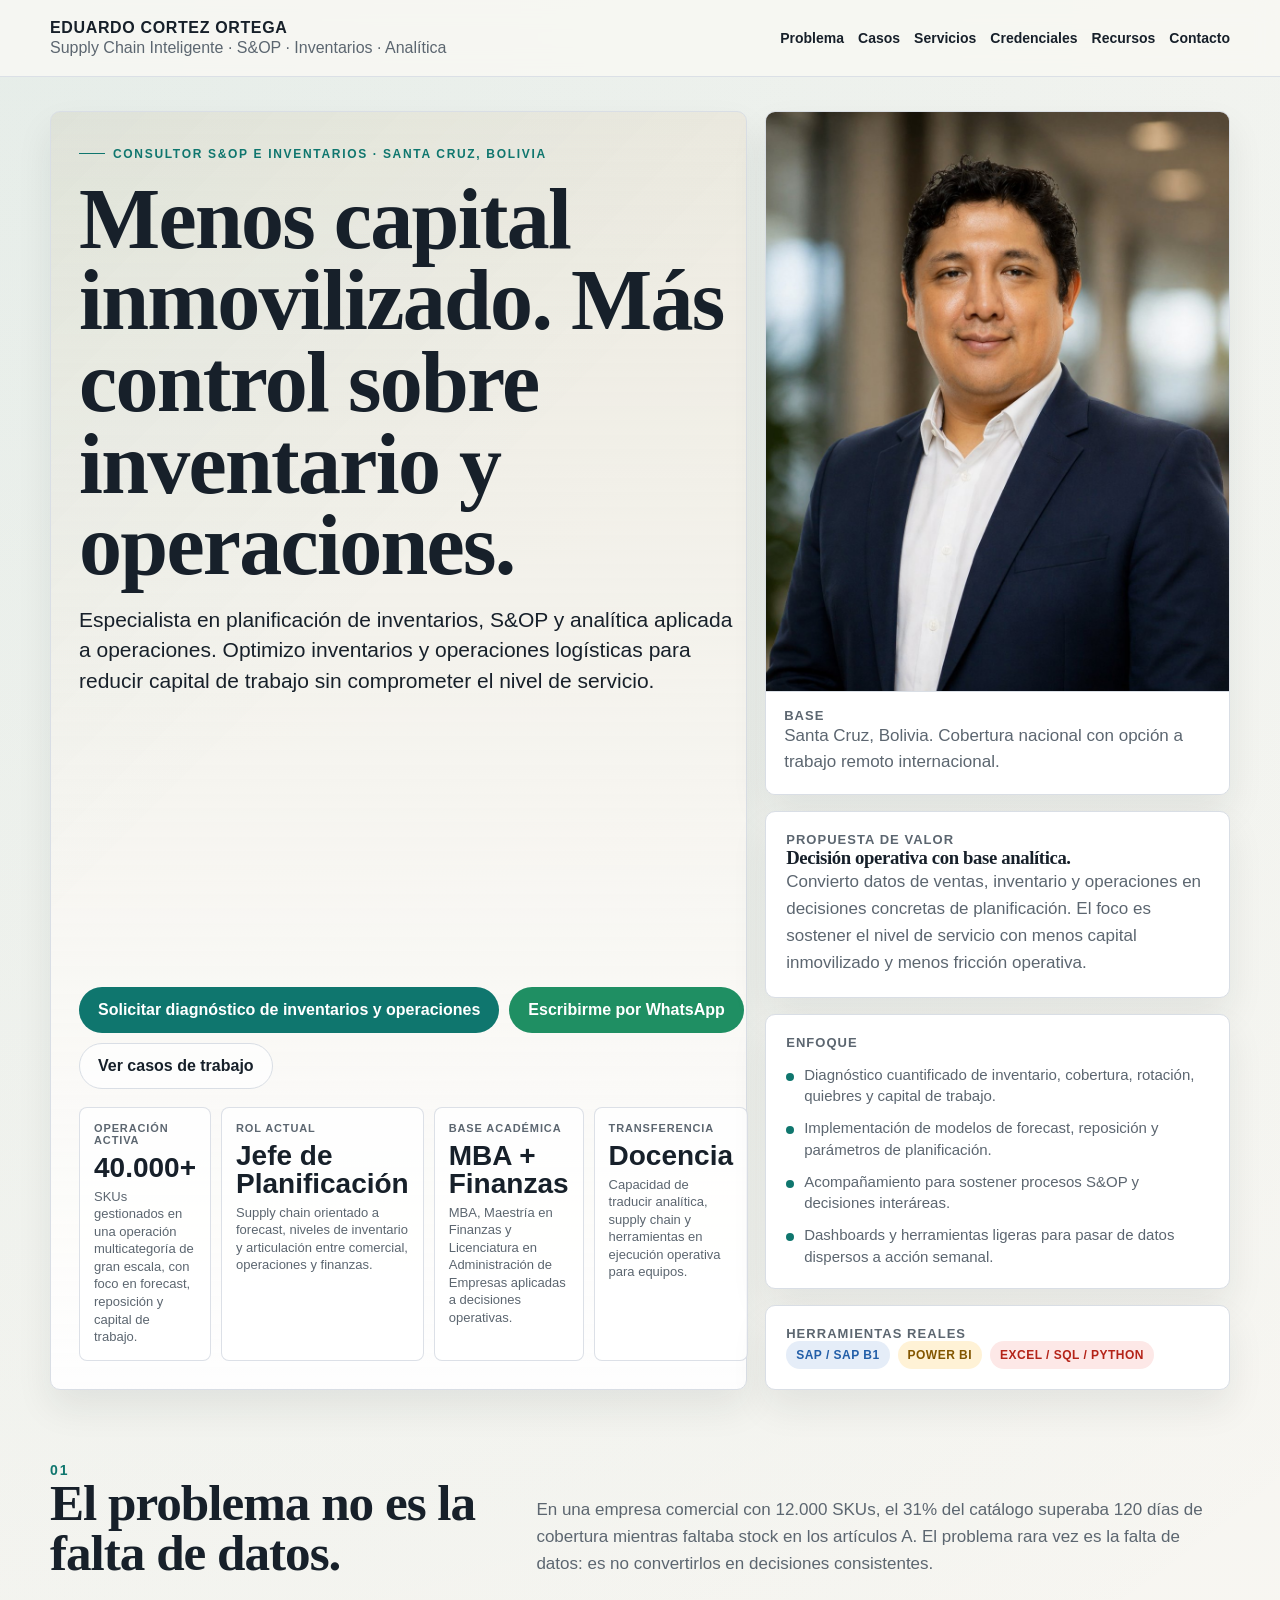
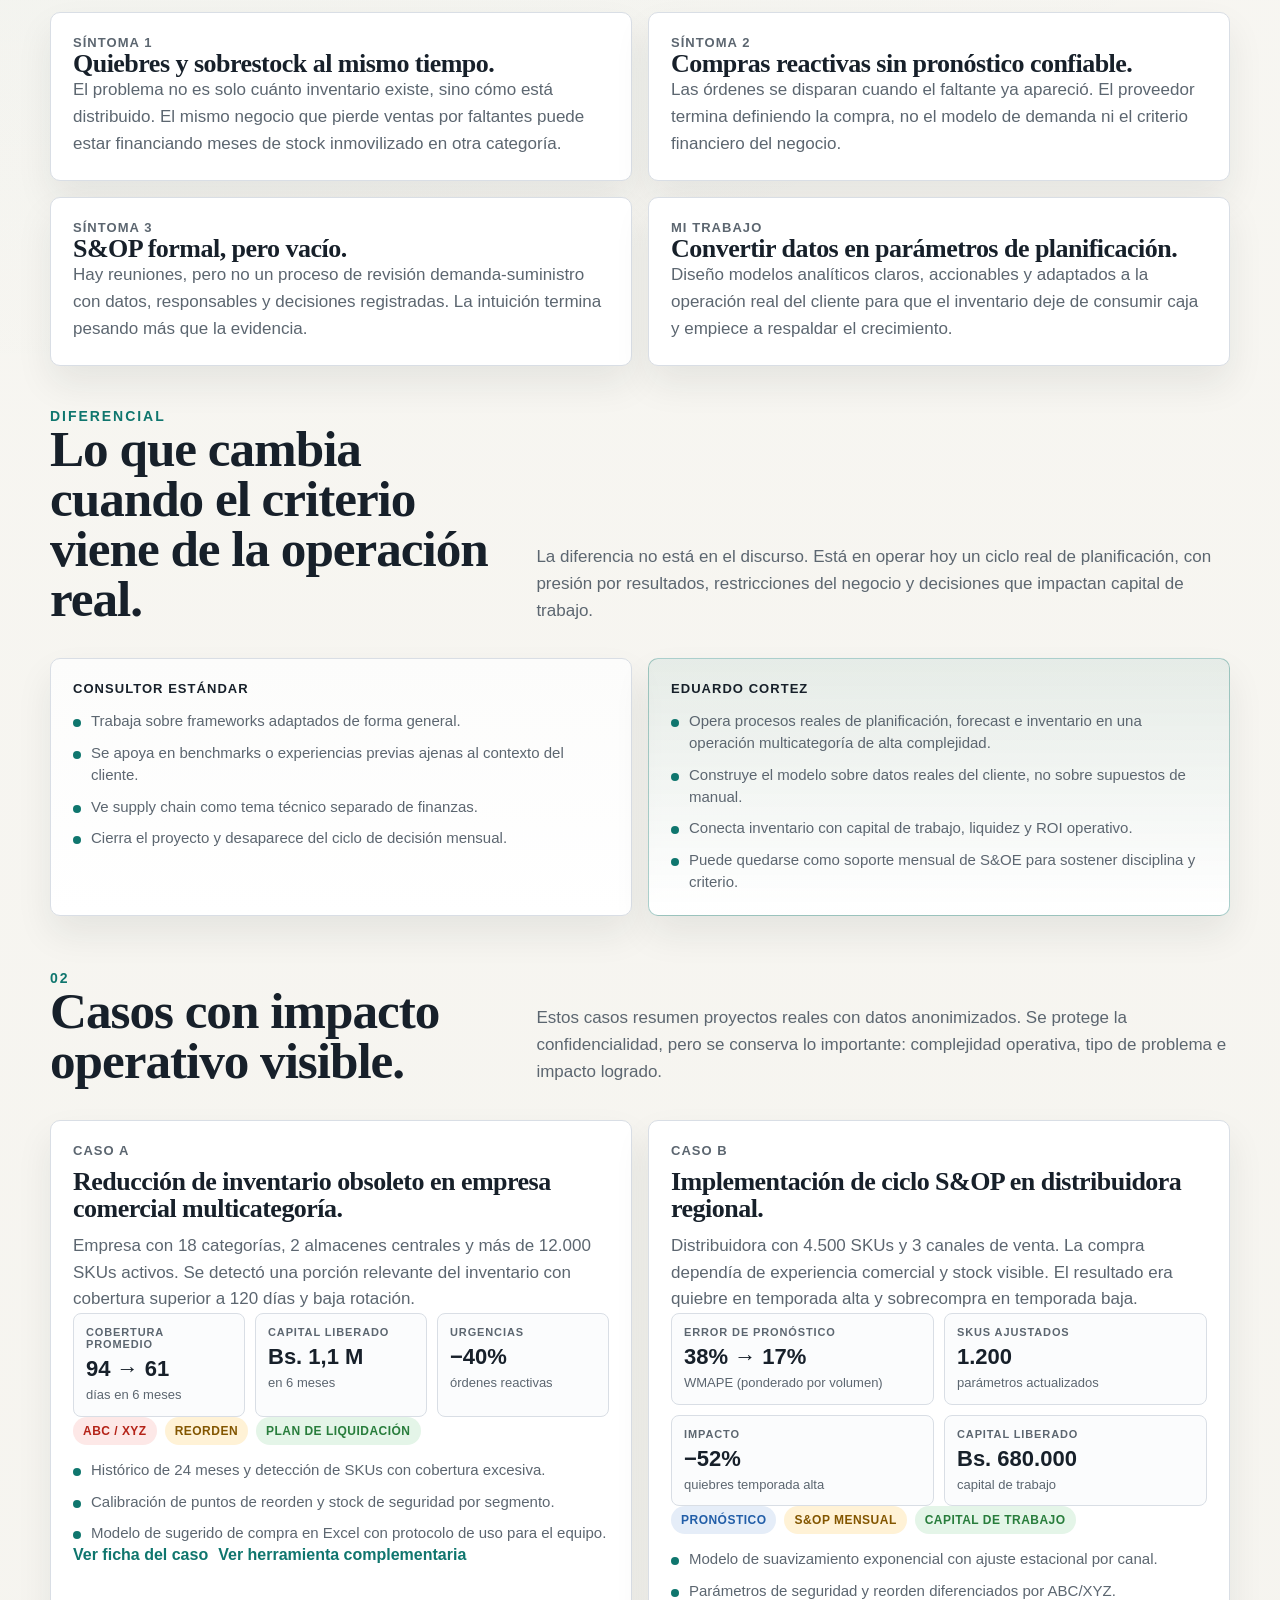
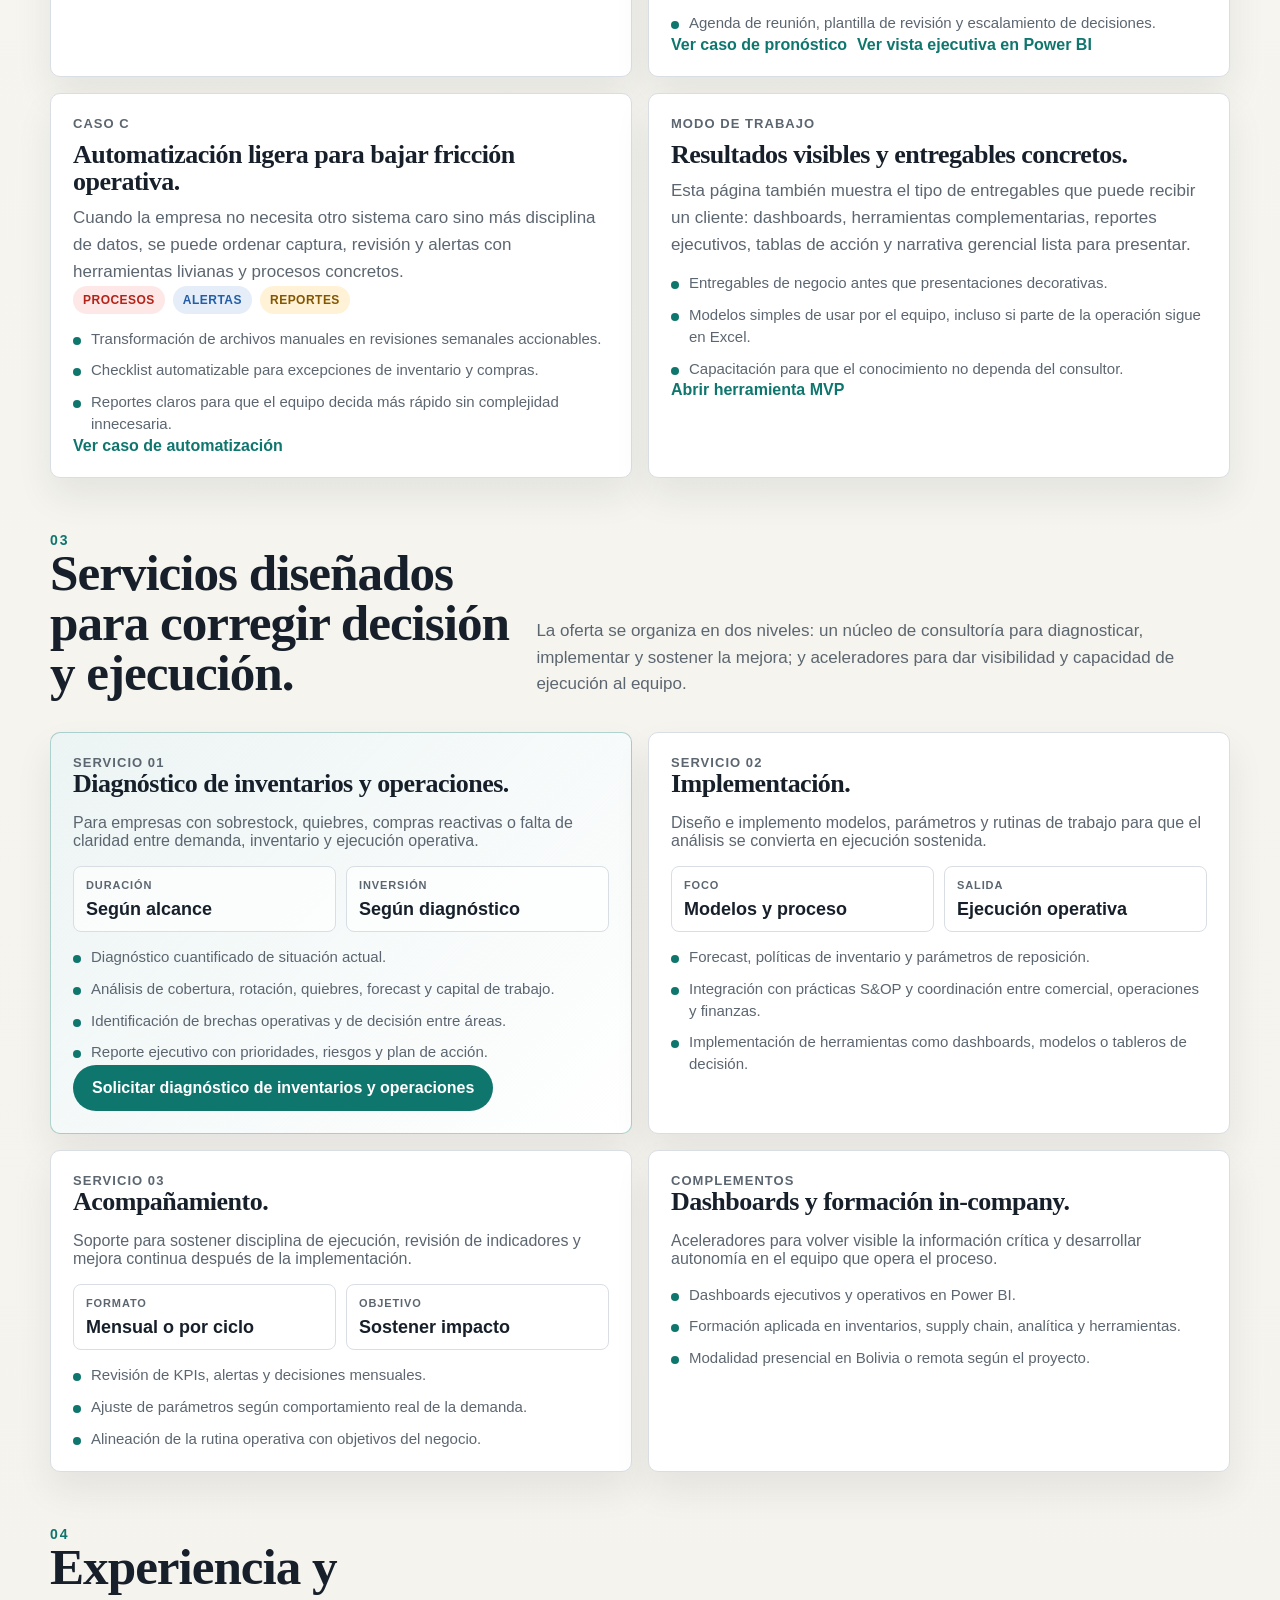
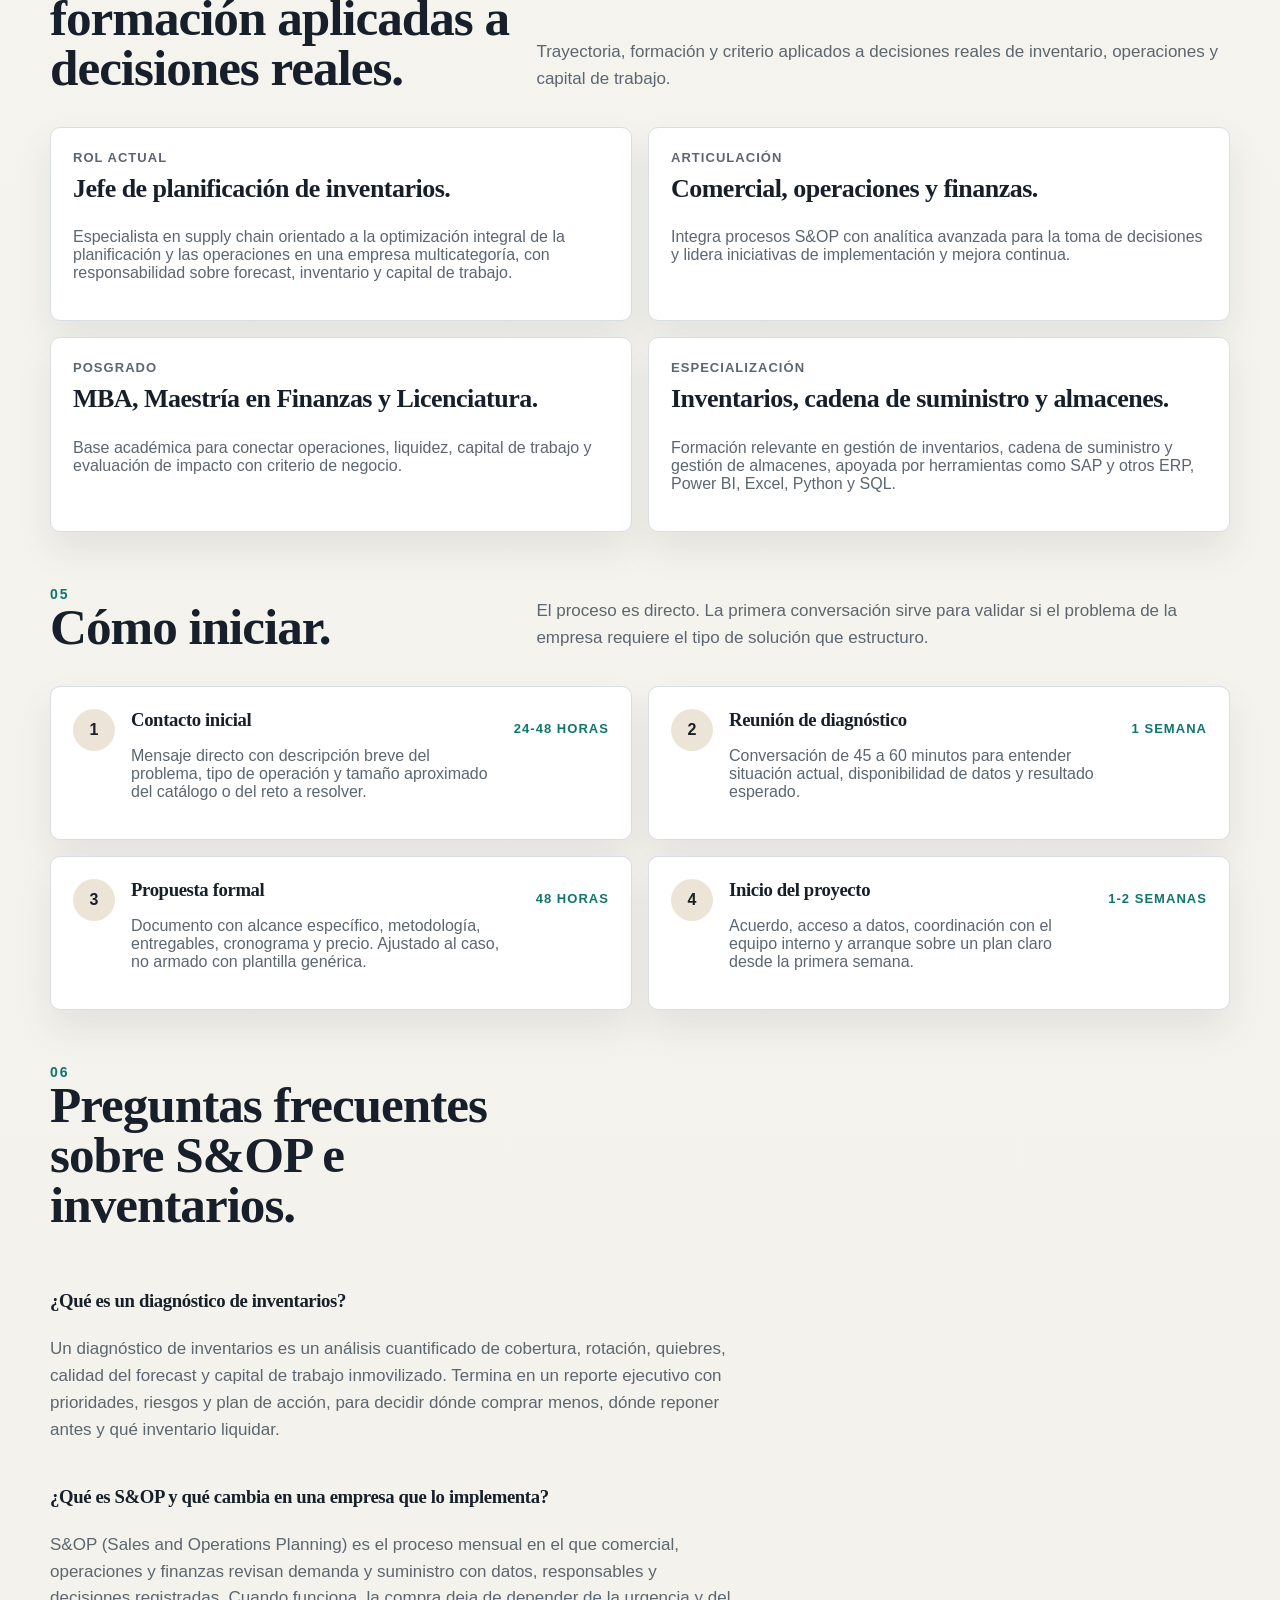
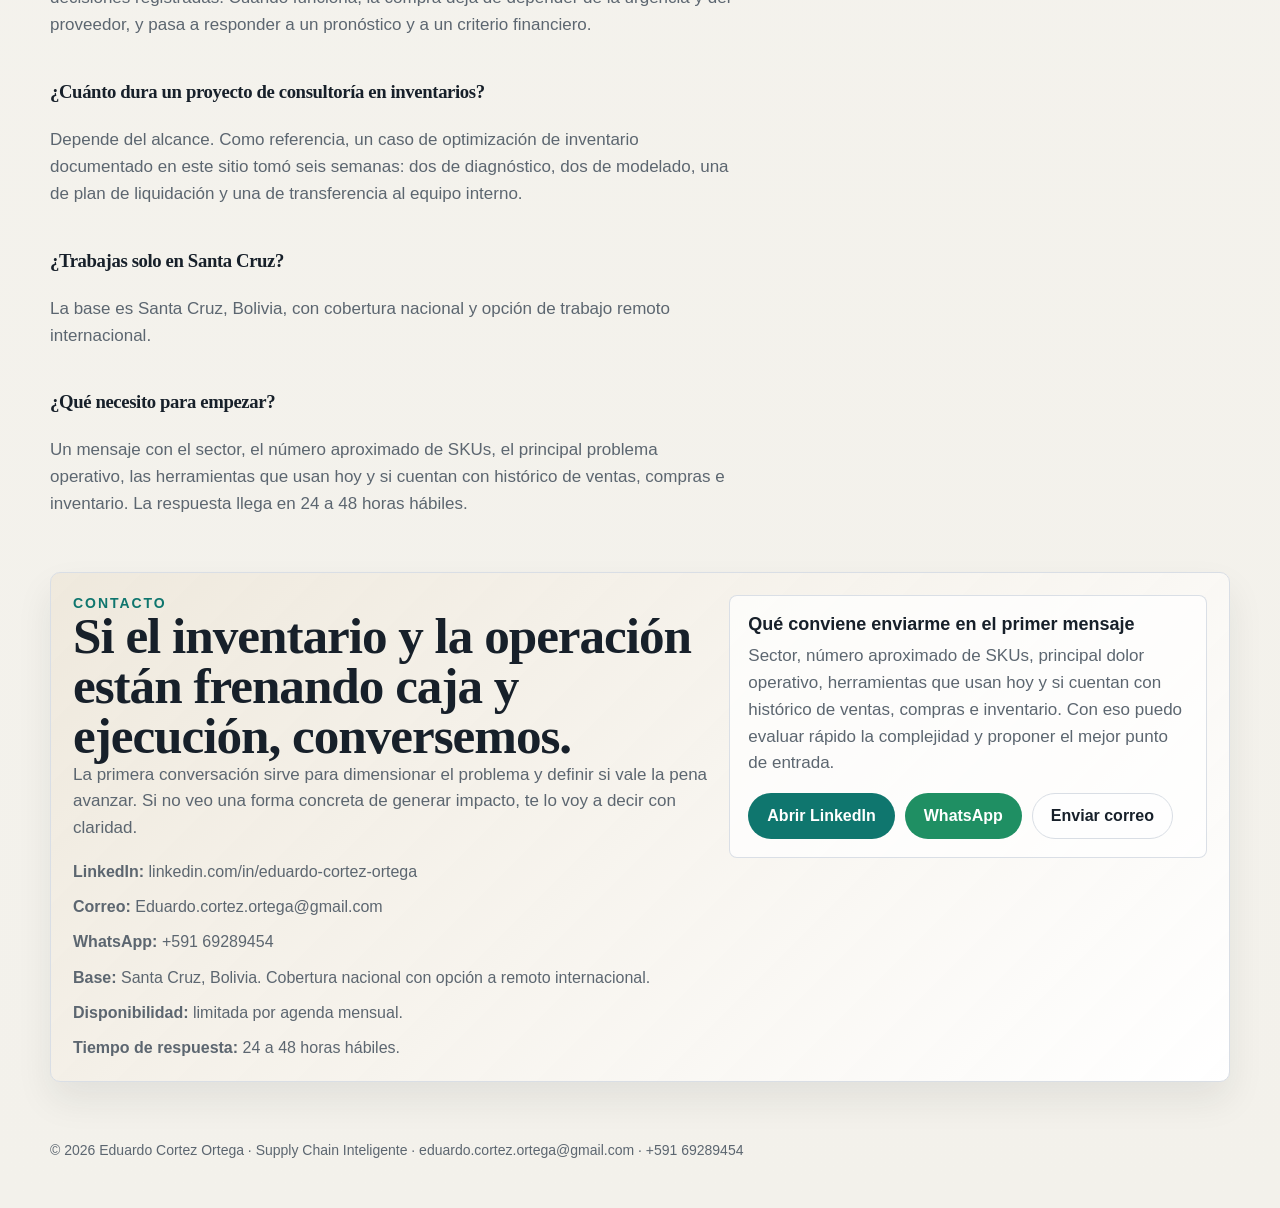
==== commit a1220e54: "fix: proporción 4:5 de la foto de perfil (height auto) Los atributos width/height agregados en a5696" ====
--- a/index.html
+++ b/index.html
@@ -309,6 +309,7 @@
     .portrait-card img {
       display: block;
       width: 100%;
+      height: auto;
       aspect-ratio: 4 / 5;
       object-fit: cover;
     }
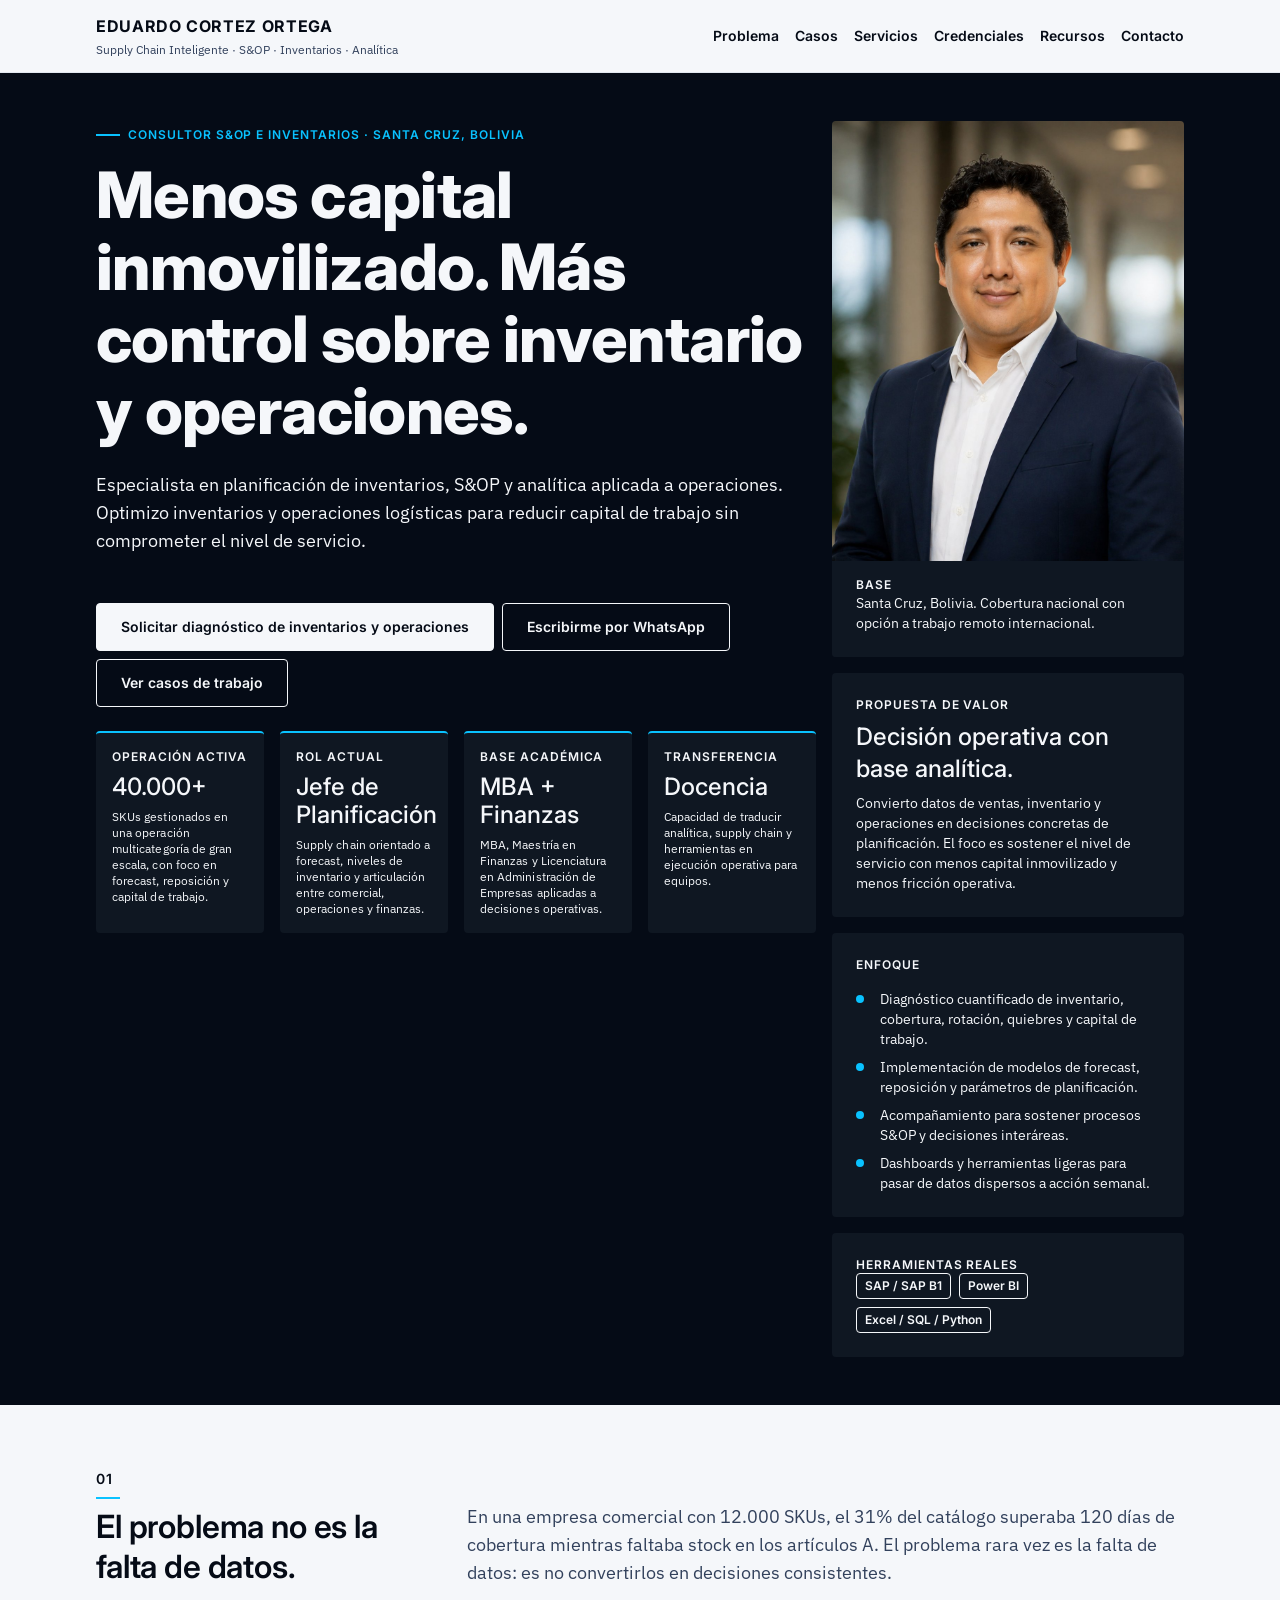
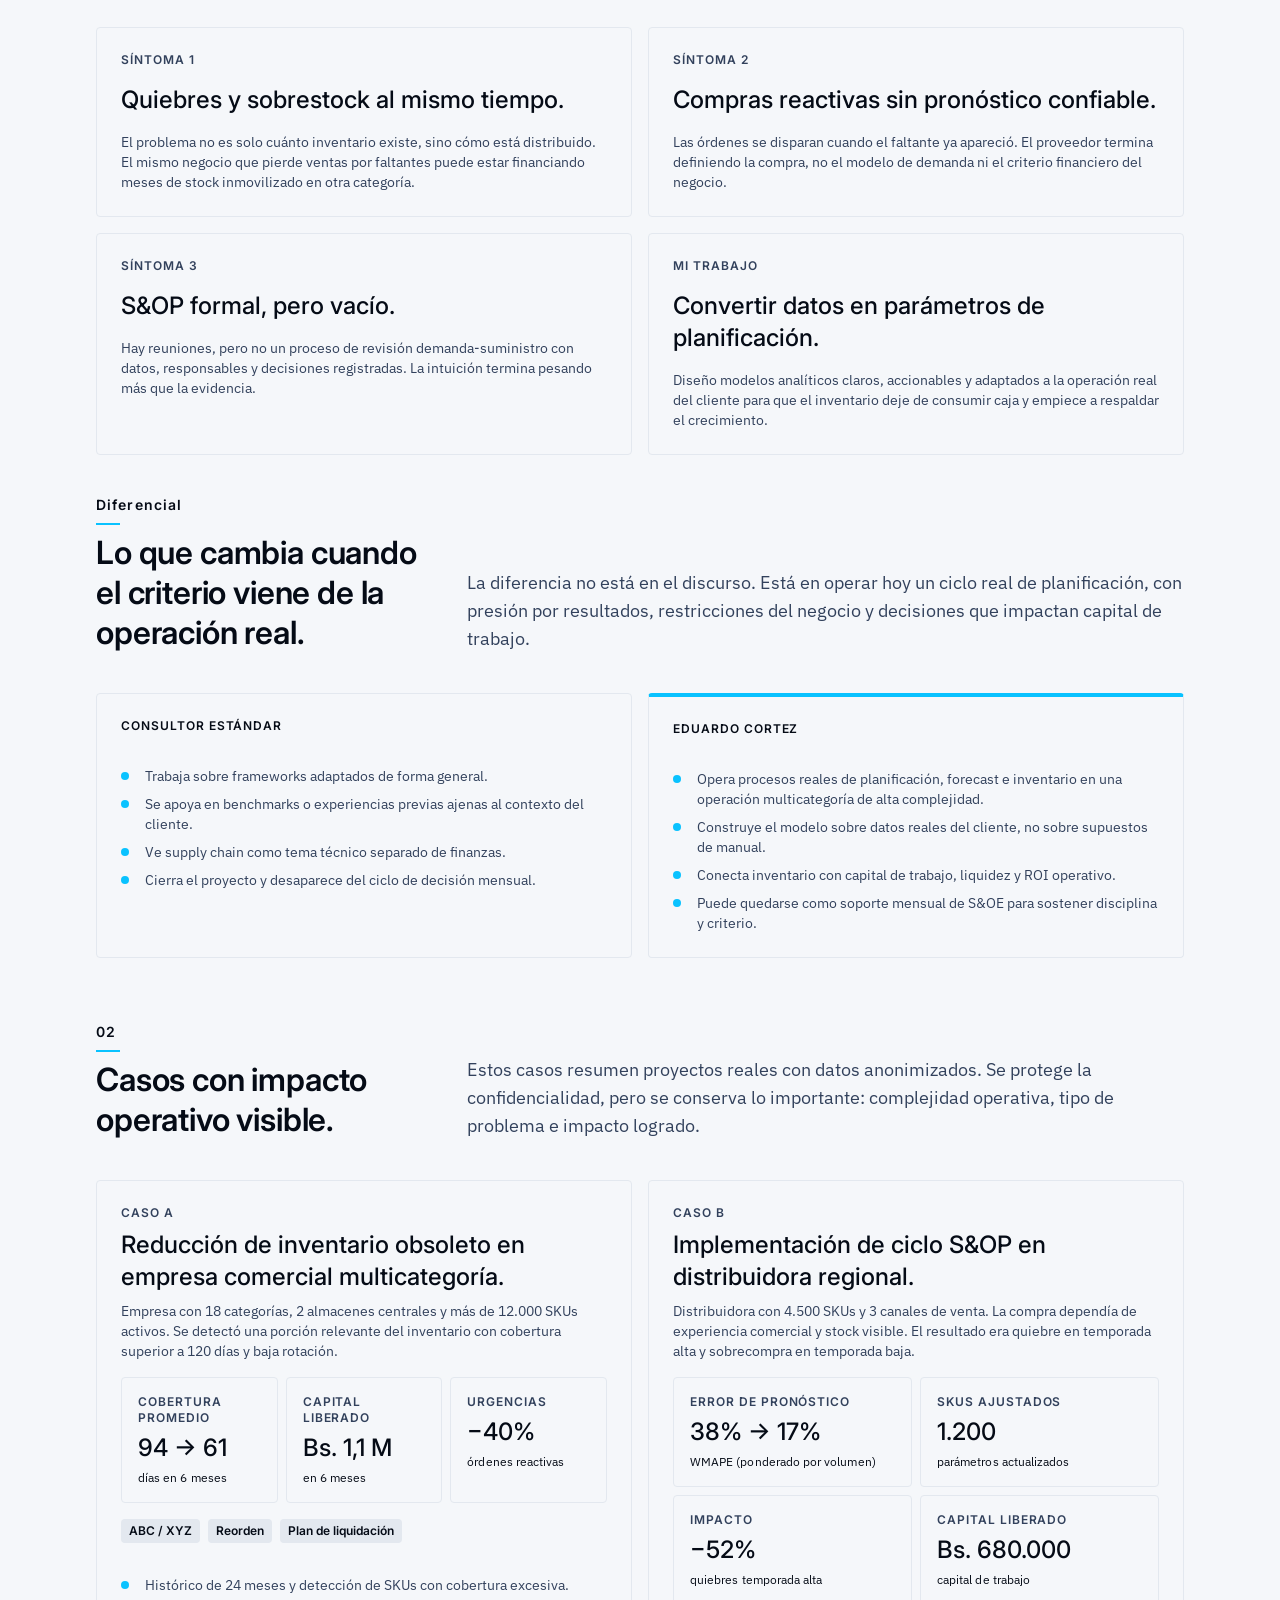
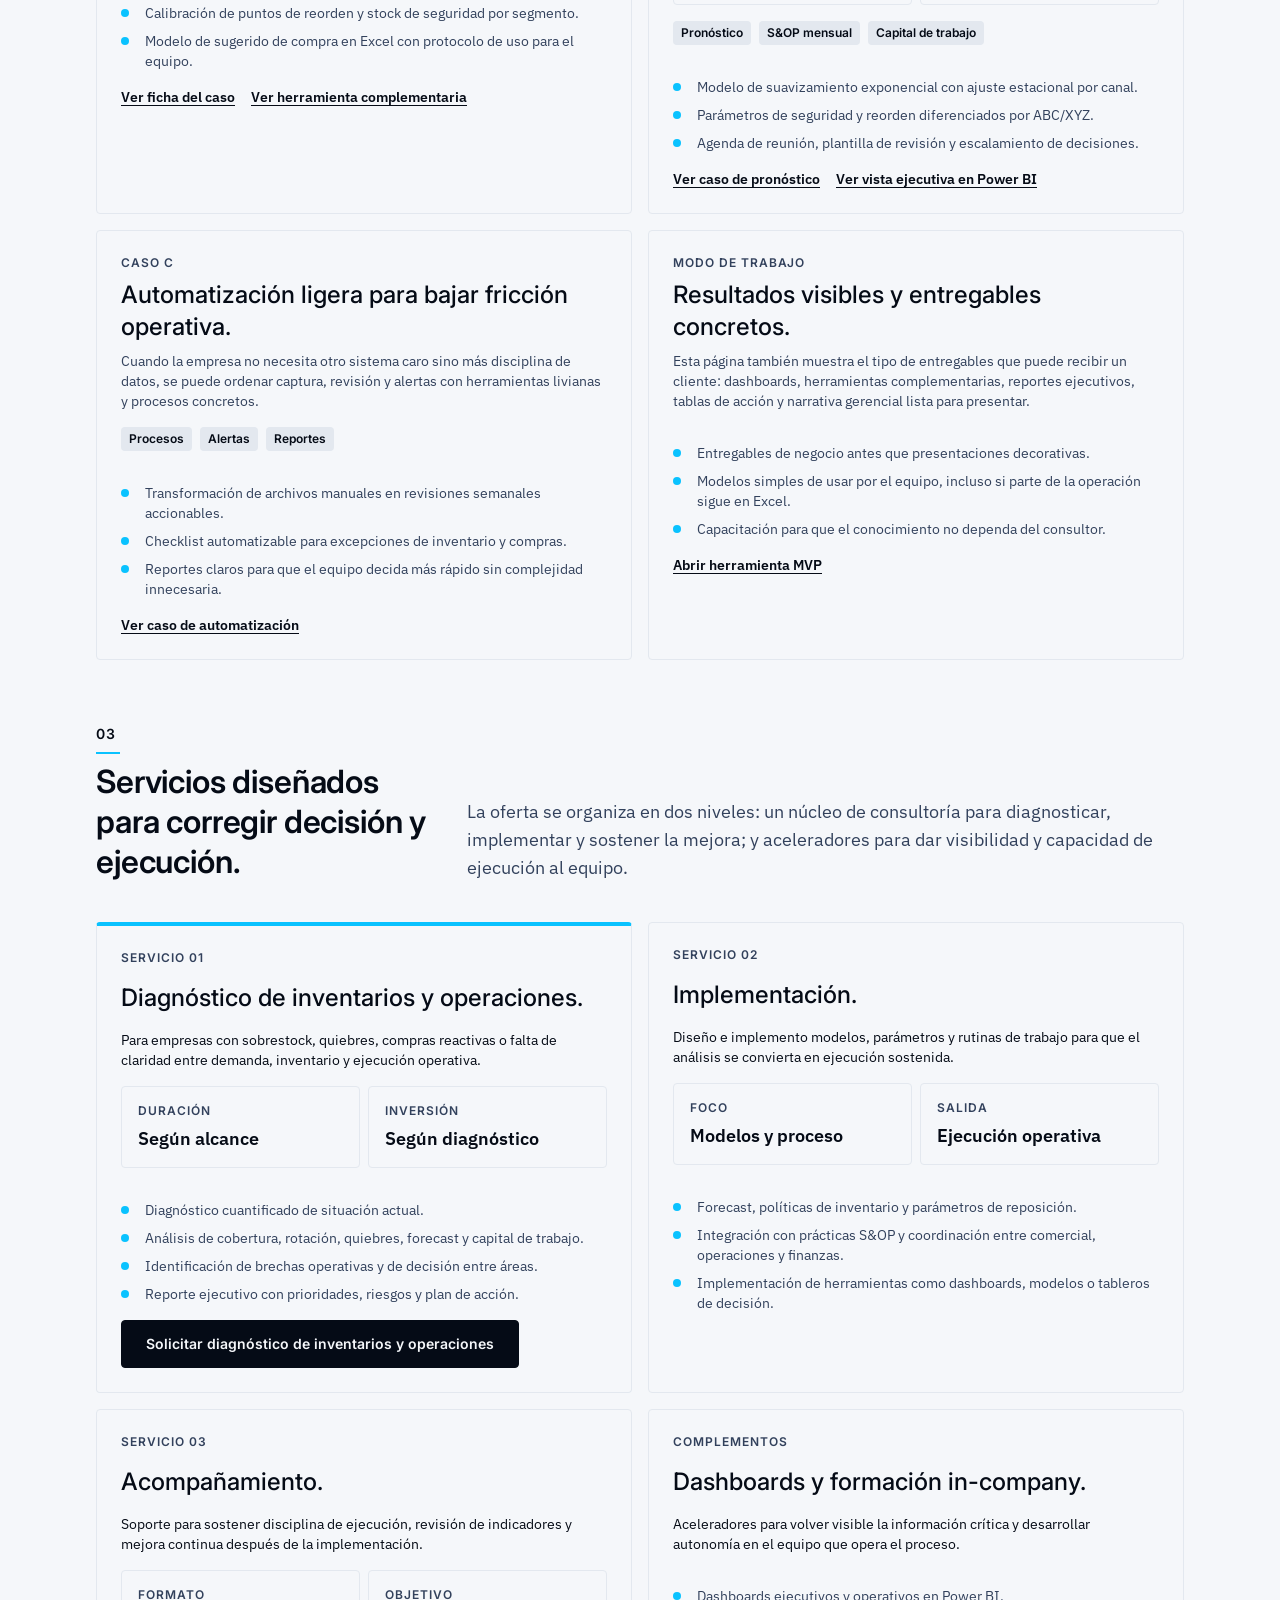
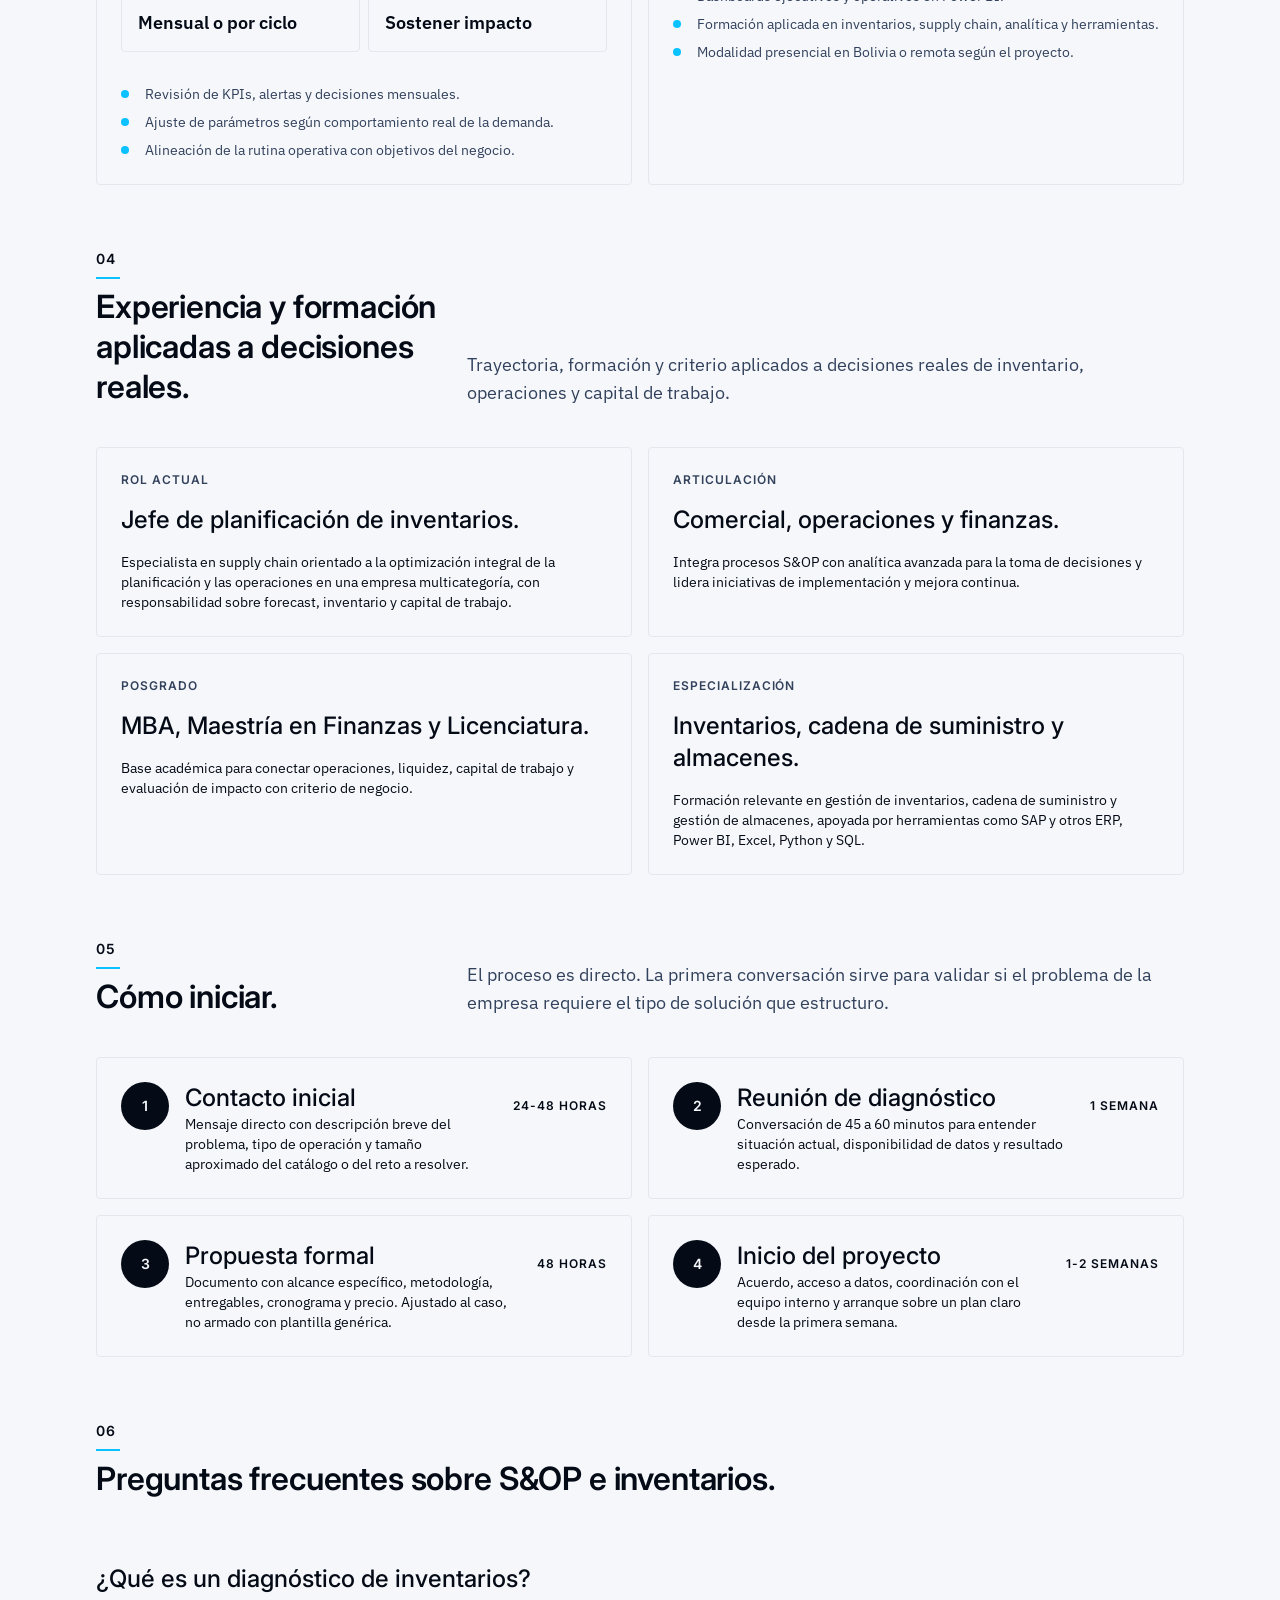
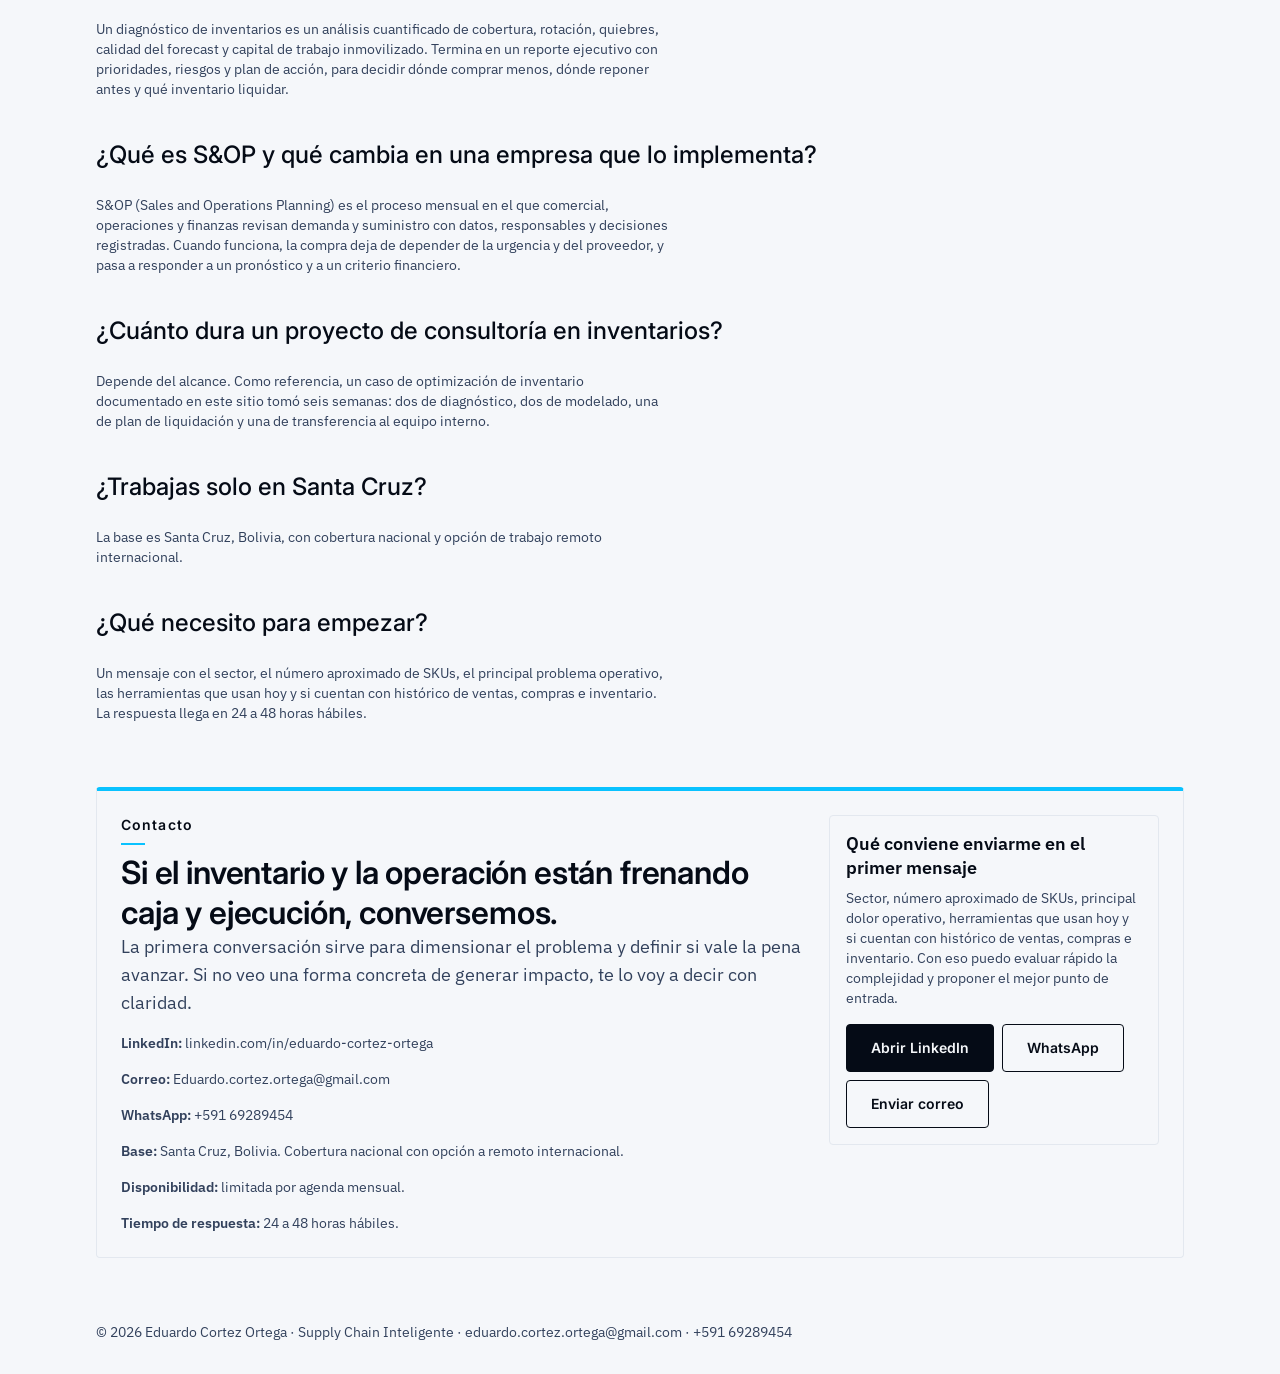
==== commit cad5e111: "style(css): hoja de estilos unica sci.css desde 20.01 v1.0.2 (fila 41) Una sola hoja para las 8 pagi" ====
--- a/index.html
+++ b/index.html
@@ -7,12 +7,16 @@
   <meta name="description" content="Consultor S&amp;OP y planificación de inventarios en Santa Cruz, Bolivia. Diagnóstico, forecast y reposición para liberar capital de trabajo.">
   <link rel="icon" href="favicon.ico" type="image/x-icon">
   <link rel="canonical" href="https://cadenasuministro.com/">
+  <link rel="preconnect" href="https://fonts.googleapis.com">
+  <link rel="preconnect" href="https://fonts.gstatic.com" crossorigin>
+  <link href="https://fonts.googleapis.com/css2?family=IBM+Plex+Sans:wght@400;500;600&family=Inter:wght@500;600;700;800&display=swap" rel="stylesheet">
+  <link rel="stylesheet" href="sci.css">
   <!-- Open Graph -->
   <meta property="og:type" content="website">
   <meta property="og:site_name" content="Eduardo Cortez Ortega">
   <meta property="og:locale" content="es_BO">
   <meta property="og:title" content="Eduardo Cortez Ortega | S&amp;OP e Inventarios">
-  <meta property="og:description" content="Especialista en planificación de inventarios y S&amp;OP. Consultoría y formación en Bolivia y LATAM.">
+  <meta property="og:description" content="Especialista en planificación de inventarios y S&amp;OP. Diagnóstico, implementación y formación en Bolivia y LATAM para liberar capital de trabajo.">
   <meta property="og:url" content="https://cadenasuministro.com/">
   <meta property="og:image" content="https://cadenasuministro.com/assets/eduardo-cortez.jpg">
   <meta property="og:image:width" content="1254">
@@ -21,709 +25,8 @@
   <!-- Twitter Card: summary porque la imagen es cuadrada -->
   <meta name="twitter:card" content="summary">
   <meta name="twitter:title" content="Eduardo Cortez Ortega | S&amp;OP e Inventarios">
-  <meta name="twitter:description" content="Especialista en planificación de inventarios y S&amp;OP. Consultoría y formación en Bolivia y LATAM.">
+  <meta name="twitter:description" content="Especialista en planificación de inventarios y S&amp;OP. Diagnóstico, implementación y formación en Bolivia y LATAM para liberar capital de trabajo.">
   <meta name="twitter:image" content="https://cadenasuministro.com/assets/eduardo-cortez.jpg">
-  <style>
-    :root {
-      --ink: #17202a;
-      --muted: #5c6670;
-      --line: #d9dee5;
-      --paper: #f5f4f0;
-      --panel: #ffffff;
-      --teal: #0f766e;
-      --teal-deep: #0c5e58;
-      --sand: #ece5d7;
-      --gold: #b7791f;
-      --red: #b42318;
-      --green: #287d3c;
-      --blue: #225ea8;
-      --shadow: 0 18px 36px rgba(23, 32, 42, .08);
-      --radius: 10px;
-    }
-
-    * { box-sizing: border-box; }
-
-    html { scroll-behavior: smooth; }
-
-    body {
-      margin: 0;
-      color: var(--ink);
-      background:
-        radial-gradient(circle at top left, rgba(15, 118, 110, .08), transparent 26%),
-        linear-gradient(180deg, #f8f7f3 0%, #f3f1eb 100%);
-      font-family: "Segoe UI", Arial, sans-serif;
-    }
-
-    a {
-      color: inherit;
-      text-decoration: none;
-    }
-
-    .wrap {
-      width: min(1180px, calc(100% - 32px));
-      margin: 0 auto;
-    }
-
-    .topbar {
-      position: sticky;
-      top: 0;
-      z-index: 10;
-      backdrop-filter: blur(12px);
-      background: rgba(248, 247, 243, .88);
-      border-bottom: 1px solid rgba(217, 222, 229, .9);
-    }
-
-    .topbar-inner {
-      min-height: 76px;
-      display: flex;
-      align-items: center;
-      justify-content: space-between;
-      gap: 18px;
-    }
-
-    .brand {
-      display: grid;
-      gap: 2px;
-    }
-
-    .brand strong {
-      font-size: 16px;
-      letter-spacing: .04em;
-      text-transform: uppercase;
-    }
-
-    .brand span,
-    .microcopy,
-    .section-intro,
-    .body-copy,
-    .metric-note,
-    .list li,
-    .contact-line,
-    .process-row p,
-    .service-card p,
-    .case-card p,
-    .cred-item p,
-    .comparison-card p {
-      color: var(--muted);
-    }
-
-    .nav {
-      display: flex;
-      flex-wrap: wrap;
-      gap: 14px;
-      align-items: center;
-    }
-
-    .nav a {
-      font-size: 14px;
-      font-weight: 700;
-    }
-
-    .nav a:hover {
-      color: var(--teal);
-    }
-
-    .button {
-      display: inline-flex;
-      align-items: center;
-      justify-content: center;
-      min-height: 46px;
-      border-radius: 999px;
-      padding: 0 18px;
-      border: 1px solid transparent;
-      font-weight: 800;
-      transition: transform .18s ease, background-color .18s ease, border-color .18s ease;
-    }
-
-    .button:hover { transform: translateY(-1px); }
-
-    .button.primary {
-      background: var(--teal);
-      color: #fff;
-    }
-
-    .button.primary:hover {
-      background: var(--teal-deep);
-    }
-
-    .button.secondary {
-      background: rgba(255, 255, 255, .72);
-      border-color: var(--line);
-    }
-
-    .button.whatsapp {
-      background: #1f8f63;
-      color: #fff;
-    }
-
-    .button.whatsapp:hover {
-      background: #18744f;
-    }
-
-    .hero {
-      padding: 34px 0 18px;
-      display: grid;
-      grid-template-columns: minmax(0, 1.2fr) minmax(320px, .8fr);
-      gap: 18px;
-    }
-
-    .hero-main,
-    .hero-side,
-    .section-shell,
-    .problem-grid,
-    .comparison-grid,
-    .cases-grid,
-    .services-grid,
-    .credentials-grid,
-    .process-grid,
-    .contact-card {
-      display: grid;
-      gap: 16px;
-    }
-
-    .hero-main,
-    .hero-side > *,
-    .comparison-card,
-    .problem-card,
-    .case-card,
-    .service-card,
-    .cred-item,
-    .process-row,
-    .contact-card {
-      background: var(--panel);
-      border: 1px solid var(--line);
-      border-radius: var(--radius);
-      box-shadow: var(--shadow);
-    }
-
-    .hero-main {
-      padding: 28px;
-      min-height: 560px;
-      align-content: space-between;
-      background:
-        linear-gradient(135deg, rgba(15, 118, 110, .05), transparent 42%),
-        linear-gradient(180deg, rgba(236, 229, 215, .6), rgba(255, 255, 255, .95));
-    }
-
-    .hero-side > * {
-      padding: 20px;
-    }
-
-    .eyebrow {
-      display: inline-flex;
-      align-items: center;
-      gap: 8px;
-      color: var(--teal);
-      font-size: 12px;
-      font-weight: 900;
-      letter-spacing: .14em;
-      text-transform: uppercase;
-    }
-
-    .eyebrow::before {
-      content: "";
-      width: 26px;
-      height: 1px;
-      background: currentColor;
-    }
-
-    h1,
-    h2,
-    h3 {
-      margin: 0;
-      font-family: Georgia, "Times New Roman", serif;
-      font-weight: 700;
-      letter-spacing: -.02em;
-    }
-
-    h1 {
-      margin-top: 18px;
-      font-size: clamp(44px, 7vw, 86px);
-      line-height: .95;
-      max-width: 820px;
-    }
-
-    .headline-sub {
-      margin-top: 18px;
-      max-width: 760px;
-      font-size: 21px;
-      line-height: 1.45;
-      color: var(--ink);
-    }
-
-    .hero-footer {
-      display: grid;
-      gap: 18px;
-    }
-
-    .hero-actions {
-      display: flex;
-      flex-wrap: wrap;
-      gap: 10px;
-    }
-
-    .hero-meta {
-      display: grid;
-      grid-template-columns: repeat(4, 1fr);
-      gap: 10px;
-    }
-
-    .metric {
-      padding: 14px;
-      border: 1px solid rgba(217, 222, 229, .92);
-      border-radius: 8px;
-      background: rgba(255, 255, 255, .76);
-    }
-
-    .metric-label {
-      display: block;
-      font-size: 11px;
-      font-weight: 900;
-      text-transform: uppercase;
-      color: var(--muted);
-      letter-spacing: .08em;
-    }
-
-    .metric strong {
-      display: block;
-      margin-top: 8px;
-      font-size: 28px;
-      line-height: 1;
-    }
-
-    .metric-note {
-      margin-top: 6px;
-      font-size: 13px;
-      line-height: 1.35;
-    }
-
-    .hero-side {
-      align-content: start;
-    }
-
-    .portrait-card {
-      overflow: hidden;
-      padding: 0;
-    }
-
-    .portrait-card img {
-      display: block;
-      width: 100%;
-      height: auto;
-      aspect-ratio: 4 / 5;
-      object-fit: cover;
-    }
-
-    .portrait-caption {
-      padding: 16px 18px 18px;
-      border-top: 1px solid var(--line);
-      background: rgba(255, 255, 255, .92);
-    }
-
-    .section-number {
-      color: var(--teal);
-      font-weight: 900;
-      font-size: 14px;
-      letter-spacing: .14em;
-      text-transform: uppercase;
-    }
-
-    .section-head {
-      display: grid;
-      grid-template-columns: minmax(0, .8fr) minmax(0, 1.2fr);
-      gap: 24px;
-      align-items: end;
-      margin-bottom: 18px;
-    }
-
-    .lead-title {
-      margin: 0;
-      font-family: Georgia, "Times New Roman", serif;
-      font-size: 1.17em;
-      font-weight: 700;
-      letter-spacing: -.02em;
-    }
-
-    .case-metrics:has(> :nth-child(4)) {
-      grid-template-columns: repeat(2, 1fr);
-    }
-
-    #preguntas h3 {
-      margin-top: 26px;
-    }
-
-    #preguntas .body-copy {
-      margin-top: 8px;
-      max-width: 72ch;
-    }
-
-    .section-shell {
-      padding: 54px 0 0;
-    }
-
-    .section-title {
-      font-size: clamp(30px, 4vw, 54px);
-      line-height: .98;
-    }
-
-    .section-intro,
-    .body-copy {
-      margin: 0;
-      font-size: 17px;
-      line-height: 1.58;
-    }
-
-    .problem-grid,
-    .comparison-grid,
-    .cases-grid,
-    .services-grid,
-    .credentials-grid,
-    .process-grid {
-      grid-template-columns: repeat(2, minmax(0, 1fr));
-    }
-
-    .problem-card,
-    .comparison-card,
-    .case-card,
-    .service-card,
-    .cred-item,
-    .process-row,
-    .contact-card {
-      padding: 22px;
-    }
-
-    .problem-card h3,
-    .comparison-card h3,
-    .case-card h3,
-    .service-card h3,
-    .cred-item h3,
-    .contact-card h3 {
-      font-size: 26px;
-      line-height: 1.05;
-    }
-
-    .microcopy {
-      margin: 0;
-      font-size: 13px;
-      font-weight: 800;
-      letter-spacing: .08em;
-      text-transform: uppercase;
-    }
-
-    .list {
-      margin: 14px 0 0;
-      padding: 0;
-      list-style: none;
-      display: grid;
-      gap: 10px;
-    }
-
-    .list li {
-      position: relative;
-      padding-left: 18px;
-      line-height: 1.45;
-      font-size: 15px;
-    }
-
-    .list li::before {
-      content: "";
-      position: absolute;
-      left: 0;
-      top: 9px;
-      width: 8px;
-      height: 8px;
-      border-radius: 999px;
-      background: var(--teal);
-    }
-
-    .comparison-card {
-      min-height: 100%;
-    }
-
-    .comparison-card.standard {
-      background: linear-gradient(180deg, #fcfcfb 0%, #ffffff 100%);
-    }
-
-    .comparison-card.eduardo {
-      background: linear-gradient(180deg, rgba(15, 118, 110, .07) 0%, #ffffff 100%);
-      border-color: rgba(15, 118, 110, .35);
-    }
-
-    .comparison-grid .microcopy {
-      color: var(--ink);
-    }
-
-    .case-card {
-      align-content: start;
-      gap: 14px;
-    }
-
-    .case-topline,
-    .service-meta,
-    .contact-grid {
-      display: grid;
-      gap: 10px;
-    }
-
-    .case-metrics {
-      display: grid;
-      grid-template-columns: repeat(3, 1fr);
-      gap: 10px;
-    }
-
-    .mini-metric {
-      padding: 12px;
-      border: 1px solid var(--line);
-      border-radius: 8px;
-      background: #fbfcfd;
-    }
-
-    .mini-metric span {
-      display: block;
-      font-size: 11px;
-      font-weight: 900;
-      text-transform: uppercase;
-      color: var(--muted);
-      letter-spacing: .08em;
-    }
-
-    .mini-metric strong {
-      display: block;
-      margin-top: 8px;
-      font-size: 22px;
-      line-height: 1;
-    }
-
-    .pill-row {
-      display: flex;
-      flex-wrap: wrap;
-      gap: 8px;
-    }
-
-    .pill {
-      display: inline-flex;
-      align-items: center;
-      justify-content: center;
-      min-height: 28px;
-      border-radius: 999px;
-      padding: 0 10px;
-      font-size: 12px;
-      font-weight: 900;
-      letter-spacing: .04em;
-      text-transform: uppercase;
-    }
-
-    .pill.red { background: #fde8e7; color: var(--red); }
-    .pill.gold { background: #fff2d6; color: #835600; }
-    .pill.green { background: #e4f5e8; color: var(--green); }
-    .pill.blue { background: #e5edf8; color: var(--blue); }
-
-    .case-links,
-    .service-actions {
-      display: flex;
-      flex-wrap: wrap;
-      gap: 10px;
-      margin-top: 2px;
-    }
-
-    .text-link {
-      color: var(--teal);
-      font-weight: 800;
-    }
-
-    .service-card.featured {
-      background:
-        linear-gradient(135deg, rgba(15, 118, 110, .08), rgba(255, 255, 255, .96)),
-        #fff;
-      border-color: rgba(15, 118, 110, .32);
-    }
-
-    .price {
-      font-size: 30px;
-      font-weight: 800;
-      line-height: 1;
-    }
-
-    .service-meta {
-      grid-template-columns: repeat(2, 1fr);
-    }
-
-    .service-stat {
-      padding: 12px;
-      border: 1px solid var(--line);
-      border-radius: 8px;
-      background: rgba(255, 255, 255, .7);
-    }
-
-    .service-stat span {
-      display: block;
-      font-size: 11px;
-      font-weight: 900;
-      text-transform: uppercase;
-      letter-spacing: .08em;
-      color: var(--muted);
-    }
-
-    .service-stat strong {
-      display: block;
-      margin-top: 8px;
-      font-size: 18px;
-      line-height: 1.15;
-    }
-
-    .cred-item {
-      min-height: 100%;
-      display: grid;
-      gap: 10px;
-      align-content: start;
-    }
-
-    .process-row {
-      display: grid;
-      grid-template-columns: auto 1fr auto;
-      gap: 16px;
-      align-items: start;
-    }
-
-    .step-num {
-      width: 42px;
-      height: 42px;
-      border-radius: 999px;
-      display: grid;
-      place-items: center;
-      font-weight: 900;
-      background: var(--sand);
-      color: var(--ink);
-    }
-
-    .step-time {
-      font-size: 13px;
-      font-weight: 800;
-      text-transform: uppercase;
-      color: var(--teal);
-      letter-spacing: .08em;
-      white-space: nowrap;
-      padding-top: 12px;
-    }
-
-    .contact-card {
-      margin: 54px 0 60px;
-      background:
-        linear-gradient(135deg, rgba(236, 229, 215, .85), rgba(255, 255, 255, .96)),
-        #fff;
-    }
-
-    .contact-grid {
-      grid-template-columns: 1.15fr .85fr;
-      align-items: start;
-    }
-
-    .contact-lines {
-      display: grid;
-      gap: 12px;
-      margin-top: 18px;
-    }
-
-    .contact-line {
-      font-size: 16px;
-      line-height: 1.45;
-    }
-
-    .callout {
-      padding: 18px;
-      border-radius: 8px;
-      background: rgba(255, 255, 255, .7);
-      border: 1px solid rgba(217, 222, 229, .95);
-    }
-
-    .callout strong {
-      display: block;
-      font-size: 18px;
-      margin-bottom: 8px;
-    }
-
-    footer {
-      padding: 0 0 36px;
-      color: var(--muted);
-      font-size: 14px;
-    }
-
-    @media (max-width: 980px) {
-      .hero,
-      .section-head,
-      .contact-grid {
-        grid-template-columns: 1fr;
-      }
-
-      .hero-main {
-        min-height: auto;
-      }
-
-      .hero-meta,
-      .case-metrics,
-      .service-meta,
-      .problem-grid,
-      .comparison-grid,
-      .cases-grid,
-      .services-grid,
-      .credentials-grid,
-      .process-grid {
-        grid-template-columns: 1fr;
-      }
-
-      .process-row {
-        grid-template-columns: auto 1fr;
-      }
-
-      .step-time {
-        grid-column: 2;
-        padding-top: 0;
-      }
-    }
-
-    @media (max-width: 640px) {
-      .wrap {
-        width: min(100% - 20px, 1180px);
-      }
-
-      .topbar-inner {
-        padding: 14px 0;
-        align-items: flex-start;
-        flex-direction: column;
-      }
-
-      .nav {
-        gap: 10px 12px;
-      }
-
-      .hero,
-      .section-shell {
-        padding-top: 22px;
-      }
-
-      .hero-main,
-      .hero-side > *,
-      .problem-card,
-      .comparison-card,
-      .case-card,
-      .service-card,
-      .cred-item,
-      .process-row,
-      .contact-card {
-        padding: 18px;
-      }
-
-      h1 {
-        font-size: clamp(36px, 12vw, 58px);
-      }
-
-      .headline-sub,
-      .section-intro,
-      .body-copy {
-        font-size: 16px;
-      }
-    }
-  </style>
   <script type="application/ld+json">
   {
     "@context": "https://schema.org",
@@ -777,12 +80,12 @@
           { "@type": "Country", "name": "Bolivia" },
           { "@type": "Place", "name": "América Latina" }
         ],
-        "serviceType": [
-          "Diagnóstico de inventarios y operaciones",
-          "Implementación de S&OP",
-          "Acompañamiento S&OE",
-          "Dashboards en Power BI",
-          "Formación in-company en supply chain"
+        "makesOffer": [
+          { "@type": "Offer", "itemOffered": { "@type": "Service", "name": "Diagnóstico de inventarios y operaciones" } },
+          { "@type": "Offer", "itemOffered": { "@type": "Service", "name": "Implementación de S&OP" } },
+          { "@type": "Offer", "itemOffered": { "@type": "Service", "name": "Acompañamiento S&OE" } },
+          { "@type": "Offer", "itemOffered": { "@type": "Service", "name": "Dashboards en Power BI" } },
+          { "@type": "Offer", "itemOffered": { "@type": "Service", "name": "Formación in-company en supply chain" } }
         ],
         "sameAs": [
           "https://www.linkedin.com/in/eduardo-cortez-ortega/"
@@ -800,7 +103,7 @@
   }
   </script>
 </head>
-<body>
+<body class="pg-home">
   <header class="topbar">
     <div class="wrap topbar-inner">
       <a class="brand" href="#inicio" aria-label="Ir al inicio">
@@ -819,7 +122,7 @@
   </header>
 
   <main class="wrap" id="inicio">
-    <section class="hero" aria-label="Presentación principal">
+    <section class="hero modo-oscuro" aria-label="Presentación principal">
       <article class="hero-main">
         <div>
           <span class="eyebrow">Consultor S&amp;OP e inventarios · Santa Cruz, Bolivia</span>
@@ -887,9 +190,9 @@
         <section>
           <p class="microcopy">Herramientas reales</p>
           <div class="pill-row">
-            <span class="pill blue">SAP / SAP B1</span>
-            <span class="pill gold">Power BI</span>
-            <span class="pill red">Excel / SQL / Python</span>
+            <span class="pill">SAP / SAP B1</span>
+            <span class="pill">Power BI</span>
+            <span class="pill">Excel / SQL / Python</span>
           </div>
         </section>
       </aside>
@@ -930,7 +233,7 @@
         </article>
       </div>
 
-      <div class="section-head" style="margin-top: 26px;">
+      <div class="section-head mt-24">
         <div>
           <div class="section-number">Diferencial</div>
           <h2 class="section-title">Lo que cambia cuando el criterio viene de la operación real.</h2>
@@ -997,9 +300,9 @@
           </div>
 
           <div class="pill-row">
-            <span class="pill red">ABC / XYZ</span>
-            <span class="pill gold">Reorden</span>
-            <span class="pill green">Plan de liquidación</span>
+            <span class="pill">ABC / XYZ</span>
+            <span class="pill">Reorden</span>
+            <span class="pill">Plan de liquidación</span>
           </div>
 
           <ul class="list">
@@ -1045,9 +348,9 @@
           </div>
 
           <div class="pill-row">
-            <span class="pill blue">Pronóstico</span>
-            <span class="pill gold">S&amp;OP mensual</span>
-            <span class="pill green">Capital de trabajo</span>
+            <span class="pill">Pronóstico</span>
+            <span class="pill">S&amp;OP mensual</span>
+            <span class="pill">Capital de trabajo</span>
           </div>
 
           <ul class="list">
@@ -1071,9 +374,9 @@
 
 
           <div class="pill-row">
-            <span class="pill red">Procesos</span>
-            <span class="pill blue">Alertas</span>
-            <span class="pill gold">Reportes</span>
+            <span class="pill">Procesos</span>
+            <span class="pill">Alertas</span>
+            <span class="pill">Reportes</span>
           </div>
 
           <ul class="list">
@@ -1333,7 +636,7 @@
         <aside class="callout">
           <strong>Qué conviene enviarme en el primer mensaje</strong>
           <p class="body-copy">Sector, número aproximado de SKUs, principal dolor operativo, herramientas que usan hoy y si cuentan con histórico de ventas, compras e inventario. Con eso puedo evaluar rápido la complejidad y proponer el mejor punto de entrada.</p>
-          <div class="hero-actions" style="margin-top: 16px;">
+          <div class="hero-actions mt-16">
             <a class="button primary" href="https://www.linkedin.com/in/eduardo-cortez-ortega/" target="_blank" rel="noreferrer">Abrir LinkedIn</a>
             <a class="button whatsapp" href="https://wa.me/59169289454" target="_blank" rel="noreferrer">WhatsApp</a>
             <a class="button secondary" href="mailto:Eduardo.cortez.ortega@gmail.com">Enviar correo</a>
--- a/sci.css
+++ b/sci.css
@@ -0,0 +1,1564 @@
+/*
+  Hoja de estilos única del sitio.
+  Fuente: 20.01 v1.0.2 del BOS-CDS (secciones Color, Tipografía, Espaciado y grid, Logo, Iconografía).
+  Decisiones de la fase D3 (2026-10-14): sin logo ni nombre SCI (P1 a); estados sin colores
+  semánticos, con rótulo y relleno dentro de la paleta (P2 a); enlaces en Deep Navy (post D2, P3).
+
+  Reglas de color (20.01, Color):
+  - Modo claro (interiores): fondo Blanco Suave, texto Deep Navy y Slate, Cyan Técnico solo decorativo.
+  - Modo oscuro (portada): fondo Deep Navy o Grafito, texto Blanco Suave, Cyan Técnico como acento.
+  - Slate nunca sobre fondo oscuro. Cyan nunca como texto, enlace ni dato sobre fondo claro.
+  - Sobre #E3E8EF solo texto Deep Navy.
+
+  Supuestos declarados (20.01 no los especifica):
+  - S-D3-1. Tamaños móviles: clamp() desde el valor de 20.01 hasta un mínimo proporcional.
+  - S-D3-2. Radio de esquinas 4 px (unidad de la escala) y sin sombras. Nodos (puntos, números de paso) circulares.
+  - S-D3-3. #E3E8EF (color auxiliar de 20.01) se extiende a bordes decorativos, encabezados de tabla y pistas de barras.
+  - S-D3-4. Párrafo de entrada en IBM Plex Sans 18/28 Regular (tamaño de H4, peso de cuerpo).
+  - S-D3-5. Etiquetas en mayúsculas: Inter SemiBold 12/16 con tracking ampliado de 0,08 em.
+  - S-D3-6. Margen lateral de página: 96 px en escritorio, 16 px en móvil.
+  - S-D3-7. Cifras en Inter con la escala de KPI estándar (24/28 Medium): Satoshi no se usa en el sitio (VC4).
+*/
+
+/* 1. Tokens ---------------------------------------------------------------- */
+
+:root {
+  /* Color: paleta vigente de 20.01 */
+  --deep-navy: #050B16;
+  --cyan-tecnico: #09C2FF;
+  --slate: #32415C;
+  --grafito: #0F1722;
+  --blanco-suave: #F5F7FA;
+  --auxiliar: #E3E8EF;
+
+  /* Tipografía */
+  --fuente-titulos: "Inter", "Segoe UI", Arial, sans-serif;
+  --fuente-texto: "IBM Plex Sans", "Segoe UI", Arial, sans-serif;
+
+  /* Espaciado: ocho unidades autorizadas */
+  --e-4: 4px;
+  --e-8: 8px;
+  --e-16: 16px;
+  --e-24: 24px;
+  --e-32: 32px;
+  --e-48: 48px;
+  --e-64: 64px;
+  --e-96: 96px;
+
+  /* Grid: 6 columnas, gutter 16 px */
+  --gutter: 16px;
+  --margen-pagina: clamp(16px, 7.5vw, 96px);
+  --ancho-sitio: 1180px;
+  --ancho-caso: 1080px;
+  --ancho-lectura: 760px;
+
+  --radio: 4px;
+}
+
+/* 2. Base ------------------------------------------------------------------ */
+
+* { box-sizing: border-box; }
+
+html { scroll-behavior: smooth; }
+
+body {
+  margin: 0;
+  background: var(--blanco-suave);
+  color: var(--deep-navy);
+  font-family: var(--fuente-texto);
+  font-size: 14px;
+  line-height: 20px;
+}
+
+h1, h2, h3, h4 {
+  margin: 0;
+  font-family: var(--fuente-titulos);
+  color: inherit;
+}
+
+/* Display 64/72 ExtraBold, -1 % */
+.display {
+  font-size: clamp(40px, 7vw, 64px);
+  line-height: 1.125;
+  font-weight: 800;
+  letter-spacing: -0.01em;
+}
+
+/* H1 56/64 Bold, -1 % */
+h1 {
+  font-size: clamp(36px, 6vw, 56px);
+  line-height: 1.143;
+  font-weight: 700;
+  letter-spacing: -0.01em;
+}
+
+/* H2 32/40 SemiBold, -0,5 % */
+h2 {
+  font-size: clamp(26px, 4vw, 32px);
+  line-height: 1.25;
+  font-weight: 600;
+  letter-spacing: -0.005em;
+}
+
+/* H3 24/32 Medium, 0 % */
+h3,
+.h3 {
+  font-family: var(--fuente-titulos);
+  font-size: clamp(20px, 3vw, 24px);
+  line-height: 1.333;
+  font-weight: 500;
+  letter-spacing: 0;
+}
+
+/* H4 18 SemiBold, IBM Plex Sans */
+h4,
+.h4 {
+  font-family: var(--fuente-texto);
+  font-size: 18px;
+  line-height: 24px;
+  font-weight: 600;
+}
+
+p { margin: 0; }
+
+strong, b { font-weight: 600; }
+
+/* Pie 12/16 Regular, +0,5 % */
+.pie {
+  font-size: 12px;
+  line-height: 16px;
+  letter-spacing: 0.005em;
+}
+
+/* Etiqueta en mayúsculas (S-D3-5) */
+.etiqueta {
+  font-family: var(--fuente-titulos);
+  font-size: 12px;
+  line-height: 16px;
+  font-weight: 600;
+  letter-spacing: 0.08em;
+  text-transform: uppercase;
+}
+
+/* Enlaces: Deep Navy subrayado (post D2, P3) */
+a {
+  color: var(--deep-navy);
+  text-decoration: underline;
+  text-decoration-thickness: 1px;
+  text-underline-offset: 3px;
+}
+
+a:hover { text-decoration-thickness: 2px; }
+
+/* Foco: Deep Navy sobre claro (Cyan no alcanza 3:1, WCAG 1.4.11) */
+:focus-visible {
+  outline: 2px solid var(--deep-navy);
+  outline-offset: 2px;
+}
+
+.modo-oscuro :focus-visible { outline-color: var(--cyan-tecnico); }
+
+img { max-width: 100%; }
+
+.mt-16 { margin-top: var(--e-16); }
+.mt-24 { margin-top: var(--e-24); }
+
+/* 3. Componentes comunes --------------------------------------------------- */
+
+.button {
+  display: inline-flex;
+  align-items: center;
+  justify-content: center;
+  min-height: 48px;
+  padding: 0 var(--e-24);
+  border: 1px solid var(--deep-navy);
+  border-radius: var(--radio);
+  font-family: var(--fuente-titulos);
+  font-size: 14px;
+  font-weight: 600;
+  text-decoration: none;
+  cursor: pointer;
+}
+
+.button.primary {
+  background: var(--deep-navy);
+  color: var(--blanco-suave);
+}
+
+.button.secondary,
+.button.whatsapp {
+  background: var(--blanco-suave);
+  color: var(--deep-navy);
+}
+
+.button:hover {
+  text-decoration: underline;
+  text-underline-offset: 3px;
+}
+
+/* Botones sobre la portada oscura */
+.modo-oscuro .button.primary {
+  background: var(--blanco-suave);
+  border-color: var(--blanco-suave);
+  color: var(--deep-navy);
+}
+
+.modo-oscuro .button.secondary,
+.modo-oscuro .button.whatsapp {
+  background: var(--deep-navy);
+  border-color: var(--blanco-suave);
+  color: var(--blanco-suave);
+}
+
+/* Etiqueta neutra (sin significado de estado) */
+.pill,
+.tag {
+  display: inline-flex;
+  align-items: center;
+  min-height: 24px;
+  padding: var(--e-4) var(--e-8);
+  border-radius: var(--radio);
+  background: var(--auxiliar);
+  color: var(--deep-navy);
+  font-family: var(--fuente-titulos);
+  font-size: 12px;
+  line-height: 16px;
+  font-weight: 600;
+}
+
+.pill-row {
+  display: flex;
+  flex-wrap: wrap;
+  gap: var(--e-8);
+}
+
+/* Estados (P2 a): el rótulo lleva el significado; el relleno lo refuerza (WCAG 1.4.1) */
+.estado-critico {
+  background: var(--deep-navy);
+  border: 1px solid var(--deep-navy);
+  color: var(--blanco-suave);
+}
+
+.estado-vigilar {
+  background: var(--blanco-suave);
+  border: 1px solid var(--deep-navy);
+  color: var(--deep-navy);
+}
+
+.estado-sano {
+  background: var(--blanco-suave);
+  border: 1px solid var(--slate);
+  color: var(--slate);
+}
+
+.estado-exceso {
+  background: var(--blanco-suave);
+  border: 1px dashed var(--deep-navy);
+  color: var(--deep-navy);
+}
+
+/* Lista con nodo decorativo en Cyan */
+.list {
+  margin: var(--e-16) 0 0;
+  padding: 0;
+  list-style: none;
+  display: grid;
+  gap: var(--e-8);
+}
+
+.list li {
+  position: relative;
+  padding-left: var(--e-24);
+  color: var(--slate);
+}
+
+.list li::before {
+  content: "";
+  position: absolute;
+  left: 0;
+  top: 6px;
+  width: 8px;
+  height: 8px;
+  border-radius: 50%;
+  background: var(--cyan-tecnico);
+}
+
+/* Eyebrow con filete decorativo en Cyan */
+.eyebrow {
+  display: inline-flex;
+  align-items: center;
+  gap: var(--e-8);
+  color: var(--slate);
+  font-family: var(--fuente-titulos);
+  font-size: 12px;
+  line-height: 16px;
+  font-weight: 600;
+  letter-spacing: 0.08em;
+  text-transform: uppercase;
+}
+
+.eyebrow::before {
+  content: "";
+  width: 24px;
+  height: 2px;
+  background: var(--cyan-tecnico);
+}
+
+/* Tablas */
+table {
+  width: 100%;
+  border-collapse: collapse;
+  background: var(--blanco-suave);
+  border: 1px solid var(--auxiliar);
+}
+
+th,
+td {
+  padding: var(--e-8) var(--e-16);
+  border-bottom: 1px solid var(--auxiliar);
+  text-align: left;
+  vertical-align: top;
+}
+
+td { color: var(--deep-navy); }
+
+/* Interfaz y datos 11/18 Medium, +0,5 % */
+th {
+  background: var(--auxiliar);
+  color: var(--deep-navy);
+  font-size: 11px;
+  line-height: 18px;
+  font-weight: 500;
+  letter-spacing: 0.005em;
+  text-transform: uppercase;
+}
+
+tr:last-child td { border-bottom: 0; }
+
+/* Barras de datos: serie en Deep Navy sobre fondo claro (20.01, Color) */
+.bar-track {
+  height: 8px;
+  background: var(--auxiliar);
+  border-radius: var(--radio);
+  overflow: hidden;
+}
+
+.bar-fill {
+  height: 100%;
+  background: var(--deep-navy);
+  border-radius: var(--radio);
+}
+
+/* Pie de autoría de casos y demo */
+.autor {
+  margin-top: var(--e-24);
+  padding-top: var(--e-16);
+  border-top: 1px solid var(--auxiliar);
+}
+
+.autor p {
+  margin: 0;
+  color: var(--slate);
+}
+
+/* 4. Portada (index.html) ---------------------------------------------------- */
+
+.wrap {
+  width: min(var(--ancho-sitio), calc(100% - 2 * var(--margen-pagina)));
+  margin: 0 auto;
+}
+
+.topbar {
+  position: sticky;
+  top: 0;
+  z-index: 10;
+  background: var(--blanco-suave);
+  border-bottom: 1px solid var(--auxiliar);
+}
+
+.topbar-inner {
+  min-height: 72px;
+  display: flex;
+  align-items: center;
+  justify-content: space-between;
+  gap: var(--e-16);
+}
+
+.brand {
+  display: grid;
+  gap: var(--e-4);
+  text-decoration: none;
+}
+
+.brand strong {
+  font-family: var(--fuente-titulos);
+  font-size: 16px;
+  line-height: 24px;
+  font-weight: 700;
+  letter-spacing: 0.04em;
+  text-transform: uppercase;
+}
+
+.brand span {
+  color: var(--slate);
+  font-size: 12px;
+  line-height: 16px;
+}
+
+.nav {
+  display: flex;
+  flex-wrap: wrap;
+  gap: var(--e-16);
+  align-items: center;
+}
+
+.nav a {
+  font-family: var(--fuente-titulos);
+  font-size: 14px;
+  font-weight: 600;
+  text-decoration: none;
+}
+
+.nav a:hover { text-decoration: underline; }
+
+/* Portada en Deep Navy, a todo el ancho (VC3) */
+.pg-home .hero {
+  display: grid;
+  grid-template-columns: repeat(6, minmax(0, 1fr));
+  gap: var(--gutter);
+  padding: var(--e-48) 0;
+  background: var(--deep-navy);
+  box-shadow: 0 0 0 100vmax var(--deep-navy);
+  clip-path: inset(0 -100vmax);
+  color: var(--blanco-suave);
+}
+
+.hero-main {
+  grid-column: span 4;
+  display: grid;
+  gap: var(--e-48);
+  align-content: start;
+}
+
+.hero-side {
+  grid-column: span 2;
+  display: grid;
+  gap: var(--gutter);
+  align-content: start;
+}
+
+.hero-side > * {
+  padding: var(--e-24);
+  background: var(--grafito);
+  border-radius: var(--radio);
+}
+
+.pg-home .hero .eyebrow { color: var(--cyan-tecnico); }
+
+.pg-home .hero h1 {
+  margin-top: var(--e-16);
+  max-width: 820px;
+  font-size: clamp(40px, 7vw, 64px);
+  line-height: 1.125;
+  font-weight: 800;
+  letter-spacing: -0.01em;
+}
+
+.headline-sub {
+  margin-top: var(--e-24);
+  max-width: 760px;
+  font-size: 18px;
+  line-height: 28px;
+}
+
+.hero-footer {
+  display: grid;
+  gap: var(--e-24);
+}
+
+.hero-actions {
+  display: flex;
+  flex-wrap: wrap;
+  gap: var(--e-8);
+}
+
+.hero-meta {
+  display: grid;
+  grid-template-columns: repeat(4, minmax(0, 1fr));
+  gap: var(--gutter);
+}
+
+.metric {
+  padding: var(--e-16);
+  background: var(--grafito);
+  border-top: 2px solid var(--cyan-tecnico);
+  border-radius: var(--radio);
+}
+
+.metric-label {
+  display: block;
+  font-family: var(--fuente-titulos);
+  font-size: 12px;
+  line-height: 16px;
+  font-weight: 600;
+  letter-spacing: 0.08em;
+  text-transform: uppercase;
+}
+
+.metric strong {
+  display: block;
+  margin-top: var(--e-8);
+  font-family: var(--fuente-titulos);
+  font-size: 24px;
+  line-height: 28px;
+  font-weight: 500;
+}
+
+.metric-note {
+  margin-top: var(--e-8);
+  font-size: 12px;
+  line-height: 16px;
+  letter-spacing: 0.005em;
+}
+
+.pg-home .hero .microcopy,
+.pg-home .hero .body-copy,
+.pg-home .hero .list li { color: var(--blanco-suave); }
+
+.pg-home .hero .list li::before { background: var(--cyan-tecnico); }
+
+.pg-home .hero .pill {
+  background: var(--grafito);
+  border: 1px solid var(--blanco-suave);
+  color: var(--blanco-suave);
+}
+
+.hero-side > .portrait-card {
+  overflow: hidden;
+  padding: 0;
+}
+
+.portrait-card img {
+  display: block;
+  width: 100%;
+  height: auto;
+  aspect-ratio: 4 / 5;
+  object-fit: cover;
+}
+
+.portrait-caption {
+  padding: var(--e-16) var(--e-24) var(--e-24);
+  background: var(--grafito);
+}
+
+.lead-title {
+  margin: var(--e-8) 0;
+  font-family: var(--fuente-titulos);
+  font-size: clamp(20px, 3vw, 24px);
+  line-height: 1.333;
+  font-weight: 500;
+}
+
+/* Secciones interiores (modo claro) */
+.section-shell {
+  display: grid;
+  gap: var(--gutter);
+  padding: var(--e-64) 0 0;
+}
+
+.section-head {
+  display: grid;
+  grid-template-columns: repeat(6, minmax(0, 1fr));
+  gap: var(--e-24);
+  align-items: end;
+  margin-bottom: var(--e-24);
+}
+
+.section-head > :first-child { grid-column: span 2; }
+.section-head > :last-child { grid-column: span 4; }
+.section-head > :only-child { grid-column: 1 / -1; }
+
+.section-number {
+  color: var(--deep-navy);
+  font-family: var(--fuente-titulos);
+  font-size: 14px;
+  font-weight: 600;
+  letter-spacing: 0.08em;
+}
+
+.section-number::after {
+  content: "";
+  display: block;
+  width: 24px;
+  height: 2px;
+  margin: var(--e-8) 0;
+  background: var(--cyan-tecnico);
+}
+
+.section-intro,
+.body-copy { color: var(--slate); }
+
+.section-intro {
+  font-size: 18px;
+  line-height: 28px;
+}
+
+.microcopy {
+  margin: 0;
+  color: var(--slate);
+  font-family: var(--fuente-titulos);
+  font-size: 12px;
+  line-height: 16px;
+  font-weight: 600;
+  letter-spacing: 0.08em;
+  text-transform: uppercase;
+}
+
+.problem-grid,
+.comparison-grid,
+.cases-grid,
+.services-grid,
+.credentials-grid,
+.process-grid {
+  display: grid;
+  grid-template-columns: repeat(2, minmax(0, 1fr));
+  gap: var(--gutter);
+}
+
+.problem-card,
+.comparison-card,
+.case-card,
+.service-card,
+.cred-item,
+.process-row,
+.contact-card {
+  display: grid;
+  gap: var(--e-16);
+  align-content: start;
+  padding: var(--e-24);
+  background: var(--blanco-suave);
+  border: 1px solid var(--auxiliar);
+  border-radius: var(--radio);
+}
+
+.comparison-card.eduardo,
+.service-card.featured {
+  border-top: 4px solid var(--cyan-tecnico);
+}
+
+.comparison-grid .microcopy { color: var(--deep-navy); }
+
+.case-topline,
+.service-meta {
+  display: grid;
+  gap: var(--e-8);
+}
+
+.case-metrics {
+  display: grid;
+  grid-template-columns: repeat(3, minmax(0, 1fr));
+  gap: var(--e-8);
+}
+
+.case-metrics:has(> :nth-child(4)) { grid-template-columns: repeat(2, minmax(0, 1fr)); }
+
+.mini-metric,
+.service-stat {
+  padding: var(--e-16);
+  border: 1px solid var(--auxiliar);
+  border-radius: var(--radio);
+}
+
+.mini-metric span,
+.service-stat span {
+  display: block;
+  color: var(--slate);
+  font-family: var(--fuente-titulos);
+  font-size: 12px;
+  line-height: 16px;
+  font-weight: 600;
+  letter-spacing: 0.08em;
+  text-transform: uppercase;
+}
+
+.mini-metric strong {
+  display: block;
+  margin-top: var(--e-8);
+  font-family: var(--fuente-titulos);
+  font-size: 24px;
+  line-height: 28px;
+  font-weight: 500;
+}
+
+.service-stat strong {
+  display: block;
+  margin-top: var(--e-8);
+  font-size: 18px;
+  line-height: 24px;
+  font-weight: 600;
+}
+
+.case-links,
+.service-actions {
+  display: flex;
+  flex-wrap: wrap;
+  gap: var(--e-16);
+}
+
+.text-link { font-weight: 600; }
+
+.price {
+  font-family: var(--fuente-titulos);
+  font-size: 24px;
+  line-height: 28px;
+  font-weight: 500;
+}
+
+.service-meta { grid-template-columns: repeat(2, minmax(0, 1fr)); }
+
+#preguntas h3 { margin-top: var(--e-24); }
+
+#preguntas .body-copy {
+  margin-top: var(--e-8);
+  max-width: 72ch;
+}
+
+.process-row {
+  grid-template-columns: auto 1fr auto;
+  align-items: start;
+}
+
+/* Número de paso como nodo */
+.step-num {
+  width: 48px;
+  height: 48px;
+  display: grid;
+  place-items: center;
+  border-radius: 50%;
+  background: var(--deep-navy);
+  color: var(--blanco-suave);
+  font-family: var(--fuente-titulos);
+  font-weight: 600;
+}
+
+.step-time {
+  padding-top: var(--e-16);
+  color: var(--deep-navy);
+  font-family: var(--fuente-titulos);
+  font-size: 12px;
+  line-height: 16px;
+  font-weight: 600;
+  letter-spacing: 0.08em;
+  text-transform: uppercase;
+  white-space: nowrap;
+}
+
+.contact-card {
+  margin: var(--e-64) 0;
+  border-top: 4px solid var(--cyan-tecnico);
+}
+
+.contact-grid {
+  display: grid;
+  grid-template-columns: repeat(6, minmax(0, 1fr));
+  gap: var(--e-24);
+  align-items: start;
+}
+
+.contact-grid > :first-child { grid-column: span 4; }
+.contact-grid > :last-child { grid-column: span 2; }
+
+.contact-lines {
+  display: grid;
+  gap: var(--e-16);
+  margin-top: var(--e-16);
+}
+
+.contact-line { color: var(--slate); }
+
+.callout {
+  padding: var(--e-16);
+  border: 1px solid var(--auxiliar);
+  border-radius: var(--radio);
+}
+
+.callout strong {
+  display: block;
+  margin-bottom: var(--e-8);
+  font-size: 18px;
+  line-height: 24px;
+}
+
+.pg-home footer {
+  padding: 0 0 var(--e-32);
+  color: var(--slate);
+}
+
+/* 5. Casos y 404 (main.page) ------------------------------------------------ */
+
+.page {
+  width: min(var(--ancho-caso), calc(100% - 2 * var(--margen-pagina)));
+  margin: 0 auto;
+  padding: var(--e-24) 0 var(--e-48);
+}
+
+.page > nav {
+  display: flex;
+  justify-content: space-between;
+  flex-wrap: wrap;
+  gap: var(--e-8);
+  margin-bottom: var(--e-24);
+}
+
+.page > nav a {
+  font-family: var(--fuente-titulos);
+  font-weight: 600;
+}
+
+.page p {
+  margin-top: var(--e-16);
+  color: var(--slate);
+}
+
+.page section { margin-top: var(--e-24); }
+
+.page > section > h2 { margin-bottom: var(--e-16); }
+
+.page .hero {
+  display: grid;
+  grid-template-columns: repeat(2, minmax(0, 1fr));
+  gap: var(--e-24);
+  align-items: stretch;
+  margin-bottom: var(--e-24);
+}
+
+.page .hero .eyebrow { color: var(--slate); }
+
+.page .hero h1 { margin-top: var(--e-16); }
+
+.page .hero > div:first-child,
+.scorecard,
+.card,
+.artifact {
+  padding: var(--e-24);
+  background: var(--blanco-suave);
+  border: 1px solid var(--auxiliar);
+  border-radius: var(--radio);
+}
+
+.page .hero > div:first-child { border-top: 4px solid var(--cyan-tecnico); }
+
+.card h2,
+.artifact h2 {
+  font-size: clamp(20px, 3vw, 24px);
+  line-height: 1.333;
+  font-weight: 500;
+  letter-spacing: 0;
+}
+
+.scorecard {
+  display: grid;
+  grid-template-columns: repeat(2, minmax(0, 1fr));
+  gap: var(--e-8);
+}
+
+.scorecard div:last-child:nth-child(odd) { grid-column: 1 / -1; }
+
+.scorecard div,
+.mock-kpi {
+  padding: var(--e-16);
+  border: 1px solid var(--auxiliar);
+  border-radius: var(--radio);
+}
+
+.scorecard span,
+.mock-kpi span {
+  display: block;
+  color: var(--slate);
+  font-family: var(--fuente-titulos);
+  font-size: 12px;
+  line-height: 16px;
+  font-weight: 600;
+  letter-spacing: 0.08em;
+  text-transform: uppercase;
+}
+
+.scorecard strong,
+.mock-kpi strong {
+  display: block;
+  margin-top: var(--e-8);
+  font-family: var(--fuente-titulos);
+  font-size: 24px;
+  line-height: 28px;
+  font-weight: 500;
+}
+
+.two,
+.comparison {
+  display: grid;
+  grid-template-columns: repeat(2, minmax(0, 1fr));
+  gap: var(--gutter);
+}
+
+.mock-dashboard {
+  display: grid;
+  grid-template-columns: repeat(4, minmax(0, 1fr));
+  gap: var(--e-8);
+  margin-top: var(--e-16);
+}
+
+.flow {
+  display: grid;
+  grid-template-columns: repeat(5, minmax(0, 1fr));
+  gap: var(--e-8);
+}
+
+.flow div {
+  min-height: 96px;
+  display: grid;
+  place-items: center;
+  padding: var(--e-16);
+  text-align: center;
+  border: 1px solid var(--auxiliar);
+  border-radius: var(--radio);
+  font-family: var(--fuente-titulos);
+  font-weight: 600;
+}
+
+/* Caso Power BI: composición visual */
+.visual-board {
+  display: grid;
+  gap: var(--e-8);
+  padding: var(--e-8);
+  background: var(--auxiliar);
+  border-radius: var(--radio);
+}
+
+.visual-top {
+  display: grid;
+  grid-template-columns: 2fr 1fr;
+  gap: var(--e-8);
+}
+
+.visual-panel,
+.mini-box {
+  padding: var(--e-16);
+  background: var(--blanco-suave);
+  border-radius: var(--radio);
+}
+
+.mini-box {
+  min-height: 96px;
+  display: grid;
+  align-content: space-between;
+  gap: var(--e-8);
+}
+
+.visual-label {
+  display: block;
+  margin-bottom: var(--e-8);
+  color: var(--slate);
+  font-family: var(--fuente-titulos);
+  font-size: 11px;
+  line-height: 16px;
+  font-weight: 600;
+  letter-spacing: 0.08em;
+  text-transform: uppercase;
+}
+
+.bars {
+  display: grid;
+  gap: var(--e-8);
+}
+
+.bar-row {
+  display: grid;
+  grid-template-columns: 80px 1fr;
+  gap: var(--e-8);
+  align-items: center;
+  color: var(--slate);
+  font-size: 12px;
+  line-height: 16px;
+}
+
+.mini-grid {
+  display: grid;
+  grid-template-columns: repeat(2, minmax(0, 1fr));
+  gap: var(--e-8);
+}
+
+/* Serie ilustrativa: barras en Deep Navy y Slate, sin Cyan (dato sobre fondo claro) */
+.spark {
+  height: 48px;
+  background: linear-gradient(90deg,
+    transparent 0 8%, var(--slate) 8% 10%,
+    transparent 10% 26%, var(--slate) 26% 30%,
+    transparent 30% 52%, var(--deep-navy) 52% 58%,
+    transparent 58% 72%, var(--deep-navy) 72% 80%,
+    transparent 80%);
+  border-bottom: 1px solid var(--auxiliar);
+}
+
+/* Alertas: críticas en Deep Navy, el resto en Slate */
+.spark.alertas {
+  background: linear-gradient(90deg,
+    transparent 0 12%, var(--deep-navy) 12% 15%,
+    transparent 15% 34%, var(--slate) 34% 40%,
+    transparent 40% 58%, var(--deep-navy) 58% 61%,
+    transparent 61% 76%, var(--slate) 76% 86%,
+    transparent 86%);
+}
+
+.donut {
+  position: relative;
+  width: 80px;
+  height: 80px;
+  margin-left: auto;
+  border-radius: 50%;
+  background: conic-gradient(var(--deep-navy) 0 38%, var(--slate) 38% 88%, var(--auxiliar) 88% 100%);
+}
+
+.donut::after {
+  content: "";
+  position: absolute;
+  inset: 16px;
+  border-radius: 50%;
+  background: var(--blanco-suave);
+}
+
+.visual-bottom {
+  display: grid;
+  grid-template-columns: repeat(3, minmax(0, 1fr));
+  gap: var(--e-8);
+}
+
+.legend-note {
+  font-size: 14px;
+  line-height: 20px;
+  font-weight: 600;
+}
+
+.page .caption,
+.caption {
+  margin-top: var(--e-8);
+  color: var(--slate);
+  font-size: 12px;
+  line-height: 16px;
+}
+
+.video-marco {
+  margin-top: var(--e-16);
+  overflow: hidden;
+  background: var(--grafito);
+  border-radius: var(--radio);
+}
+
+.video-frame {
+  position: relative;
+  width: 100%;
+  padding-top: 56.25%;
+}
+
+.video-frame iframe {
+  position: absolute;
+  inset: 0;
+  width: 100%;
+  height: 100%;
+  border: 0;
+}
+
+.acciones {
+  display: flex;
+  flex-wrap: wrap;
+  gap: var(--e-8);
+  margin-top: var(--e-16);
+}
+
+/* 6. Demo (demo_inventario.html) -------------------------------------------- */
+
+.pg-demo > header {
+  background: var(--blanco-suave);
+  border-bottom: 1px solid var(--auxiliar);
+}
+
+.pg-demo .topbar {
+  position: static;
+  display: flex;
+  align-items: center;
+  justify-content: space-between;
+  gap: var(--e-16);
+  min-height: 80px;
+  padding: var(--e-16) 0;
+  background: none;
+  border: 0;
+}
+
+.pg-demo .topbar nav {
+  display: flex;
+  flex-wrap: wrap;
+  gap: var(--e-16);
+}
+
+.pg-demo .topbar nav a {
+  font-family: var(--fuente-titulos);
+  font-weight: 600;
+}
+
+.subtitle {
+  margin-top: var(--e-8);
+  color: var(--slate);
+}
+
+.pg-demo > main { padding: var(--e-24) 0 var(--e-48); }
+
+.toolbar {
+  display: grid;
+  grid-template-columns: 1fr auto;
+  gap: var(--gutter);
+  align-items: start;
+  margin-bottom: var(--e-16);
+}
+
+.panel {
+  background: var(--blanco-suave);
+  border: 1px solid var(--auxiliar);
+  border-radius: var(--radio);
+}
+
+.controls {
+  display: grid;
+  grid-template-columns: repeat(5, minmax(120px, 1fr));
+  gap: var(--e-16);
+  padding: var(--e-16);
+}
+
+.pg-demo label {
+  display: grid;
+  gap: var(--e-8);
+  color: var(--slate);
+  font-size: 11px;
+  line-height: 18px;
+  font-weight: 500;
+  letter-spacing: 0.005em;
+  text-transform: uppercase;
+}
+
+/* Campos: borde Slate para alcanzar 3:1 (WCAG 1.4.11) */
+.pg-demo input,
+.pg-demo select {
+  width: 100%;
+  min-height: 40px;
+  padding: var(--e-8);
+  border: 1px solid var(--slate);
+  border-radius: var(--radio);
+  background: var(--blanco-suave);
+  color: var(--deep-navy);
+  font-family: var(--fuente-texto);
+  font-size: 14px;
+  text-transform: none;
+}
+
+.pg-demo input[type="file"] { display: none; }
+
+.pg-demo label.file-button {
+  justify-content: center;
+  display: inline-flex;
+  align-items: center;
+  font-size: 14px;
+  line-height: 20px;
+  text-transform: none;
+}
+
+.pg-demo .topbar nav a { white-space: nowrap; }
+
+.actions {
+  display: flex;
+  flex-wrap: wrap;
+  gap: var(--e-8);
+  padding: var(--e-16);
+  align-items: center;
+  justify-content: flex-end;
+}
+
+.pg-demo button,
+.file-button {
+  min-height: 40px;
+  padding: var(--e-8) var(--e-16);
+  border: 1px solid var(--deep-navy);
+  border-radius: var(--radio);
+  background: var(--deep-navy);
+  color: var(--blanco-suave);
+  font-family: var(--fuente-titulos);
+  font-size: 14px;
+  font-weight: 600;
+  letter-spacing: 0;
+  text-transform: none;
+  cursor: pointer;
+}
+
+.pg-demo button.secondary,
+.file-button.secondary {
+  background: var(--blanco-suave);
+  color: var(--deep-navy);
+}
+
+.pg-demo button:hover,
+.file-button:hover {
+  text-decoration: underline;
+  text-underline-offset: 3px;
+}
+
+.kpis {
+  display: grid;
+  grid-template-columns: repeat(5, minmax(0, 1fr));
+  gap: var(--gutter);
+  margin-bottom: var(--e-16);
+}
+
+.kpi {
+  min-height: 96px;
+  padding: var(--e-16);
+}
+
+.kpi .label {
+  color: var(--slate);
+  font-family: var(--fuente-titulos);
+  font-size: 12px;
+  line-height: 16px;
+  font-weight: 600;
+  letter-spacing: 0.08em;
+  text-transform: uppercase;
+}
+
+.kpi .value {
+  margin-top: var(--e-8);
+  font-family: var(--fuente-titulos);
+  font-size: 24px;
+  line-height: 28px;
+  font-weight: 500;
+}
+
+.kpi .note {
+  margin-top: var(--e-4);
+  color: var(--slate);
+  font-size: 12px;
+  line-height: 16px;
+}
+
+.workspace {
+  display: grid;
+  grid-template-columns: 320px 1fr;
+  gap: var(--gutter);
+  align-items: start;
+}
+
+.side { padding: var(--e-16); }
+
+.side h2,
+.results h2 {
+  margin: 0 0 var(--e-16);
+  font-family: var(--fuente-texto);
+  font-size: 18px;
+  line-height: 24px;
+  font-weight: 600;
+  letter-spacing: 0;
+}
+
+.status-list {
+  display: grid;
+  gap: var(--e-8);
+}
+
+.status-row {
+  display: grid;
+  grid-template-columns: 16px 1fr auto;
+  gap: var(--e-8);
+  align-items: center;
+}
+
+/* Punto de estado como nodo; la forma acompaña al rótulo */
+.dot {
+  width: 12px;
+  height: 12px;
+  border-radius: 50%;
+  border: 2px solid var(--deep-navy);
+  background: var(--blanco-suave);
+}
+
+.dot.estado-critico { background: var(--deep-navy); }
+.dot.estado-vigilar { border-color: var(--deep-navy); }
+.dot.estado-sano { border-color: var(--slate); }
+.dot.estado-exceso { border-style: dashed; }
+
+.abc-bars {
+  display: grid;
+  gap: var(--e-8);
+  margin-top: var(--e-24);
+}
+
+.bar {
+  display: grid;
+  gap: var(--e-4);
+  color: var(--slate);
+  font-size: 12px;
+  line-height: 16px;
+}
+
+.pg-demo .bar-fill { width: 0; }
+
+.results { overflow: hidden; }
+
+.results-head {
+  display: flex;
+  align-items: center;
+  justify-content: space-between;
+  gap: var(--e-16);
+  padding: var(--e-16);
+  border-bottom: 1px solid var(--auxiliar);
+}
+
+.results-head h2 { margin: 0; }
+
+.table-wrap {
+  overflow: auto;
+  max-height: 620px;
+}
+
+.pg-demo table {
+  min-width: 980px;
+  border: 0;
+}
+
+.pg-demo th,
+.pg-demo td { white-space: nowrap; }
+
+.pg-demo th {
+  position: sticky;
+  top: 0;
+  z-index: 1;
+}
+
+td.num,
+th.num { text-align: right; }
+
+/* Clase ABC: A relleno, B contorno Deep Navy, C contorno Slate */
+.badge {
+  display: inline-flex;
+  align-items: center;
+  justify-content: center;
+  min-width: 28px;
+  height: 24px;
+  border-radius: var(--radio);
+  font-family: var(--fuente-titulos);
+  font-size: 12px;
+  font-weight: 600;
+}
+
+.badge.a {
+  background: var(--deep-navy);
+  border: 1px solid var(--deep-navy);
+  color: var(--blanco-suave);
+}
+
+.badge.b {
+  background: var(--blanco-suave);
+  border: 1px solid var(--deep-navy);
+  color: var(--deep-navy);
+}
+
+.badge.c {
+  background: var(--blanco-suave);
+  border: 1px solid var(--slate);
+  color: var(--slate);
+}
+
+.empty {
+  padding: var(--e-32) var(--e-16);
+  color: var(--slate);
+}
+
+/* 7. Recursos (Recursos/index.html) ------------------------------------------ */
+
+.banda {
+  height: 8px;
+  background: var(--deep-navy);
+}
+
+.contenedor {
+  max-width: var(--ancho-lectura);
+  margin: 0 auto;
+  padding: 0 var(--e-24);
+}
+
+.pg-recursos header {
+  padding: var(--e-48) 0 var(--e-32);
+  border-bottom: 1px solid var(--auxiliar);
+}
+
+.pg-recursos header h1 { margin: var(--e-8) 0; }
+
+.pg-recursos header p {
+  max-width: 56ch;
+  color: var(--slate);
+}
+
+.pg-recursos main { padding: var(--e-48) 0 var(--e-64); }
+
+.recurso {
+  margin-bottom: var(--e-24);
+  padding: var(--e-24) var(--e-32);
+  border: 1px solid var(--auxiliar);
+  border-left: 4px solid var(--cyan-tecnico);
+  border-radius: var(--radio);
+}
+
+.recurso .tipo {
+  color: var(--slate);
+  font-family: var(--fuente-titulos);
+  font-size: 12px;
+  line-height: 16px;
+  font-weight: 600;
+  letter-spacing: 0.08em;
+  text-transform: uppercase;
+}
+
+.recurso h2 {
+  margin: var(--e-8) 0 var(--e-8);
+  font-size: clamp(20px, 3vw, 24px);
+  line-height: 1.333;
+  font-weight: 500;
+  letter-spacing: 0;
+}
+
+.recurso p { margin-bottom: var(--e-16); }
+
+.recurso ul {
+  margin: 0 0 var(--e-16) var(--e-24);
+  padding: 0;
+}
+
+.recurso li { margin-bottom: var(--e-4); }
+
+.meta {
+  margin-bottom: var(--e-16);
+  color: var(--slate);
+  font-size: 12px;
+  line-height: 16px;
+}
+
+.boton {
+  display: inline-flex;
+  align-items: center;
+  min-height: 48px;
+  padding: 0 var(--e-24);
+  border-radius: var(--radio);
+  background: var(--deep-navy);
+  color: var(--blanco-suave);
+  font-family: var(--fuente-titulos);
+  font-weight: 600;
+  text-decoration: none;
+}
+
+.boton:hover {
+  text-decoration: underline;
+  text-underline-offset: 3px;
+}
+
+.pg-recursos footer {
+  padding: var(--e-24) 0 var(--e-48);
+  border-top: 1px solid var(--auxiliar);
+  color: var(--slate);
+}
+
+.pg-recursos footer p + p { margin-top: var(--e-8); }
+
+.pg-recursos footer strong { color: var(--deep-navy); }
+
+/* 8. Responsivo -------------------------------------------------------------- */
+
+@media (max-width: 980px) {
+  .hero-main,
+  .hero-side,
+  .section-head > :first-child,
+  .section-head > :last-child,
+  .contact-grid > :first-child,
+  .contact-grid > :last-child { grid-column: 1 / -1; }
+
+  .hero-meta,
+  .case-metrics,
+  .case-metrics:has(> :nth-child(4)),
+  .service-meta,
+  .problem-grid,
+  .comparison-grid,
+  .cases-grid,
+  .services-grid,
+  .credentials-grid,
+  .process-grid { grid-template-columns: 1fr; }
+
+  .process-row { grid-template-columns: auto 1fr; }
+
+  .step-time {
+    grid-column: 2;
+    padding-top: 0;
+  }
+
+  .toolbar,
+  .workspace { grid-template-columns: 1fr; }
+
+  .controls,
+  .kpis { grid-template-columns: repeat(2, minmax(0, 1fr)); }
+
+  .actions { justify-content: flex-start; }
+}
+
+@media (max-width: 820px) {
+  .page .hero,
+  .two,
+  .comparison,
+  .mock-dashboard,
+  .flow,
+  .visual-top,
+  .mini-grid,
+  .visual-bottom { grid-template-columns: 1fr; }
+}
+
+@media (max-width: 640px) {
+  .topbar-inner {
+    flex-direction: column;
+    align-items: flex-start;
+    padding: var(--e-16) 0;
+  }
+
+  .nav { gap: var(--e-8) var(--e-16); }
+
+  .pg-home .hero { padding: var(--e-32) 0; }
+
+  .section-shell { padding-top: var(--e-48); }
+
+  .hero-side > *,
+  .problem-card,
+  .comparison-card,
+  .case-card,
+  .service-card,
+  .cred-item,
+  .process-row,
+  .contact-card { padding: var(--e-16); }
+
+  .hero-side > .portrait-card { padding: 0; }
+
+  .pg-demo .topbar {
+    flex-direction: column;
+    align-items: flex-start;
+  }
+
+  .controls,
+  .kpis { grid-template-columns: 1fr; }
+
+  .pg-demo button,
+  .file-button {
+    width: 100%;
+    text-align: center;
+  }
+
+  .recurso { padding: var(--e-16); }
+}
